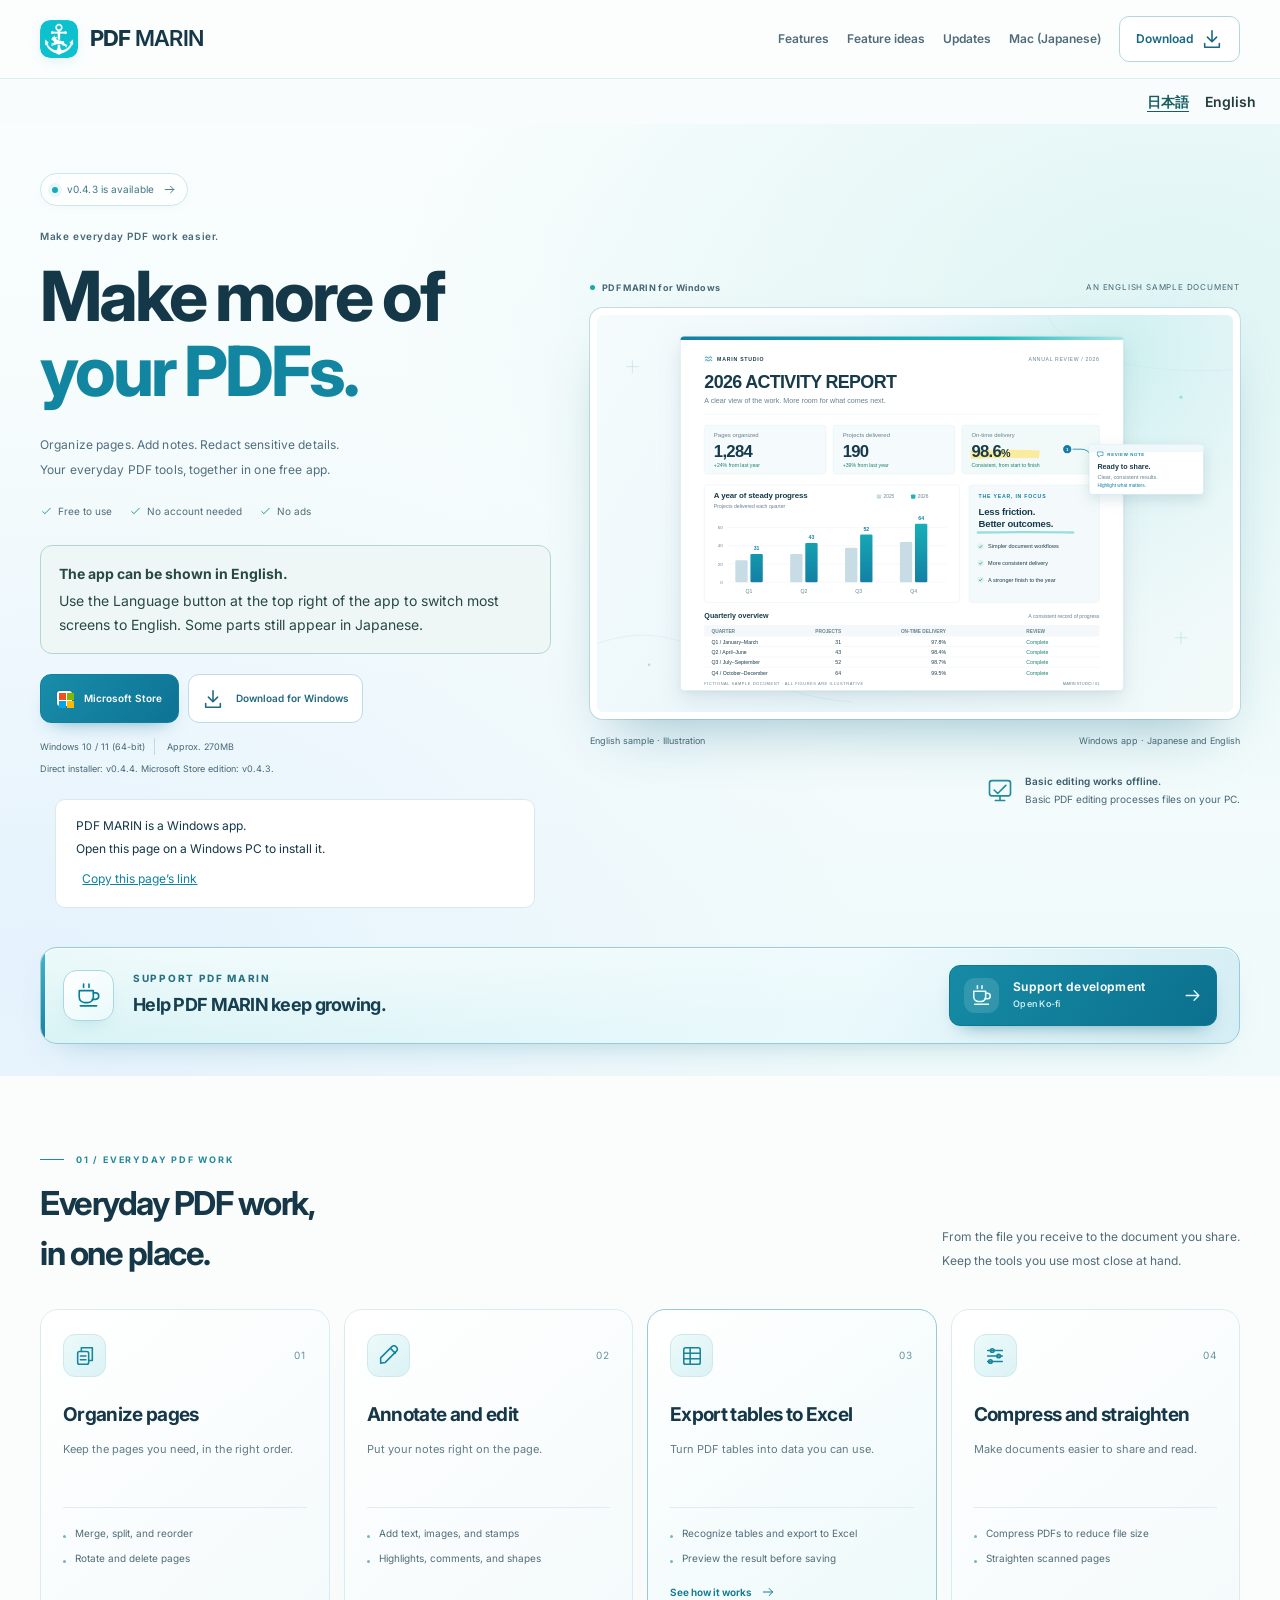
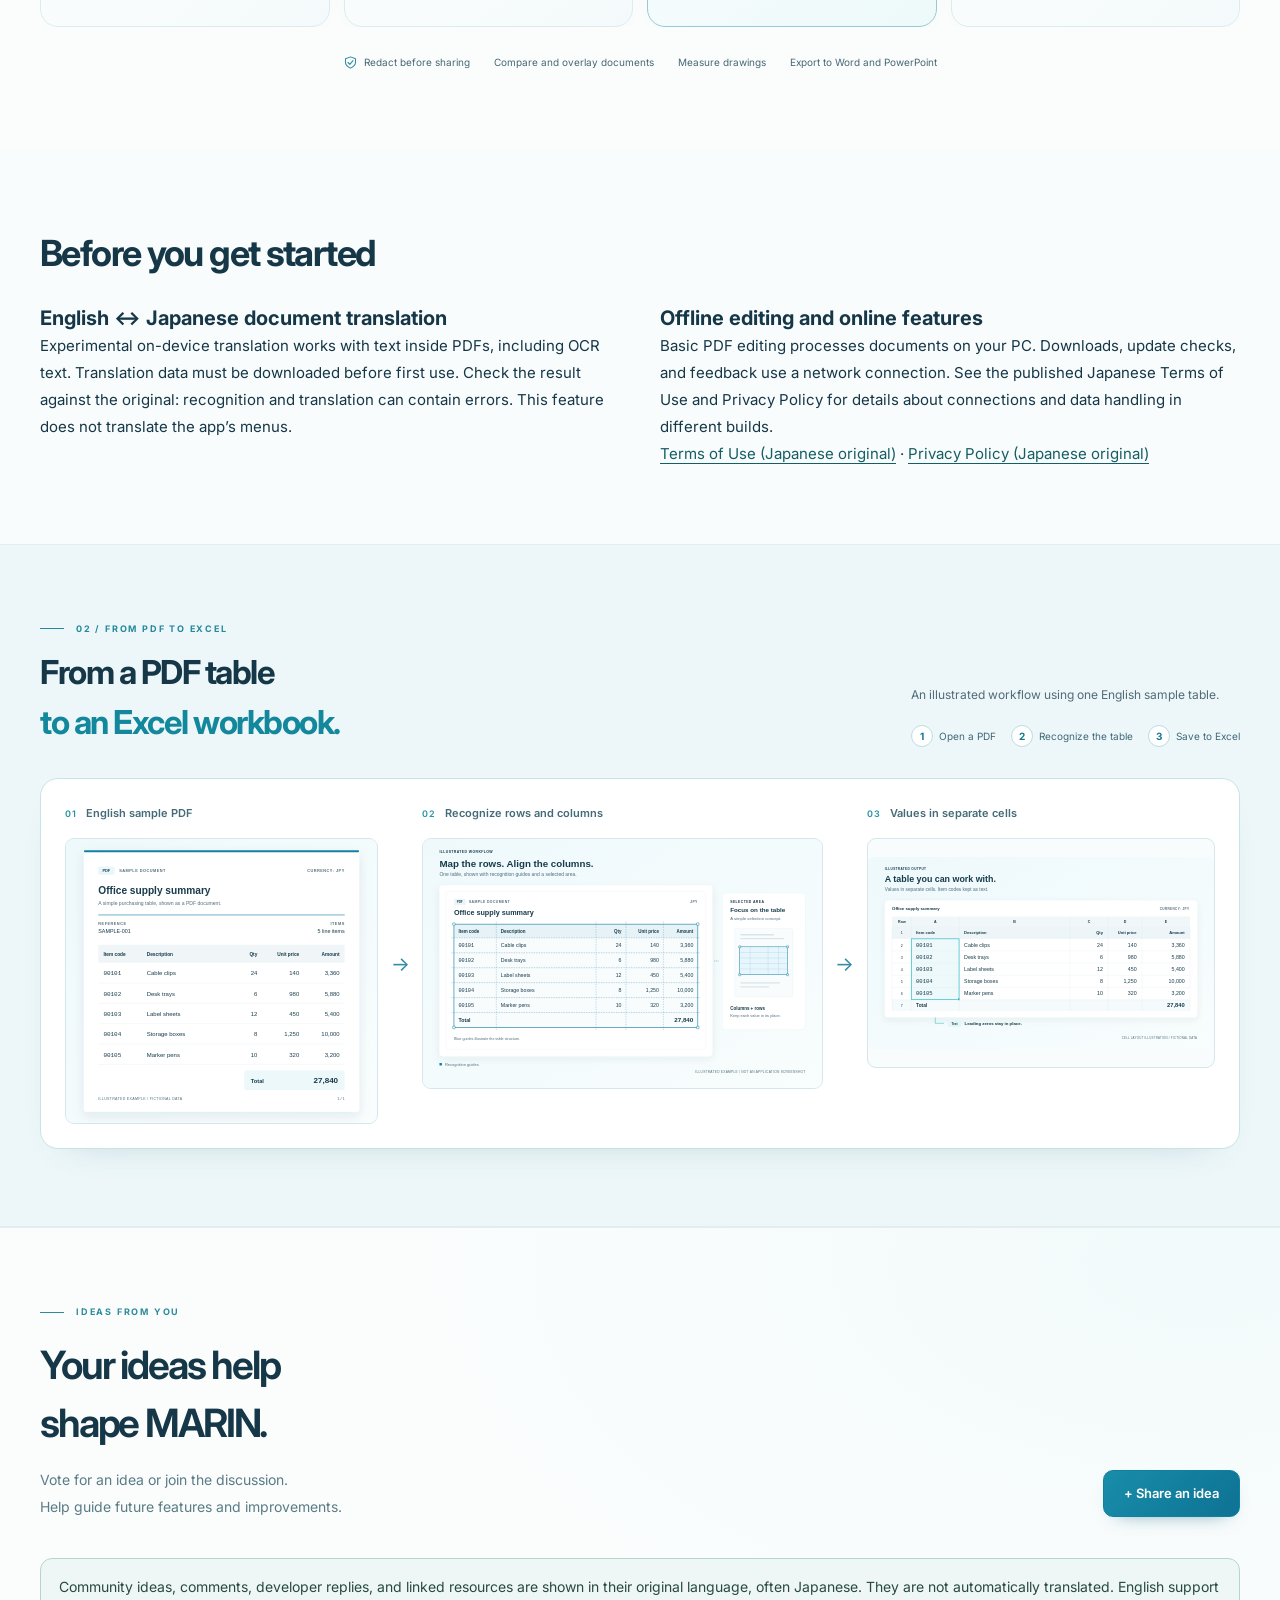
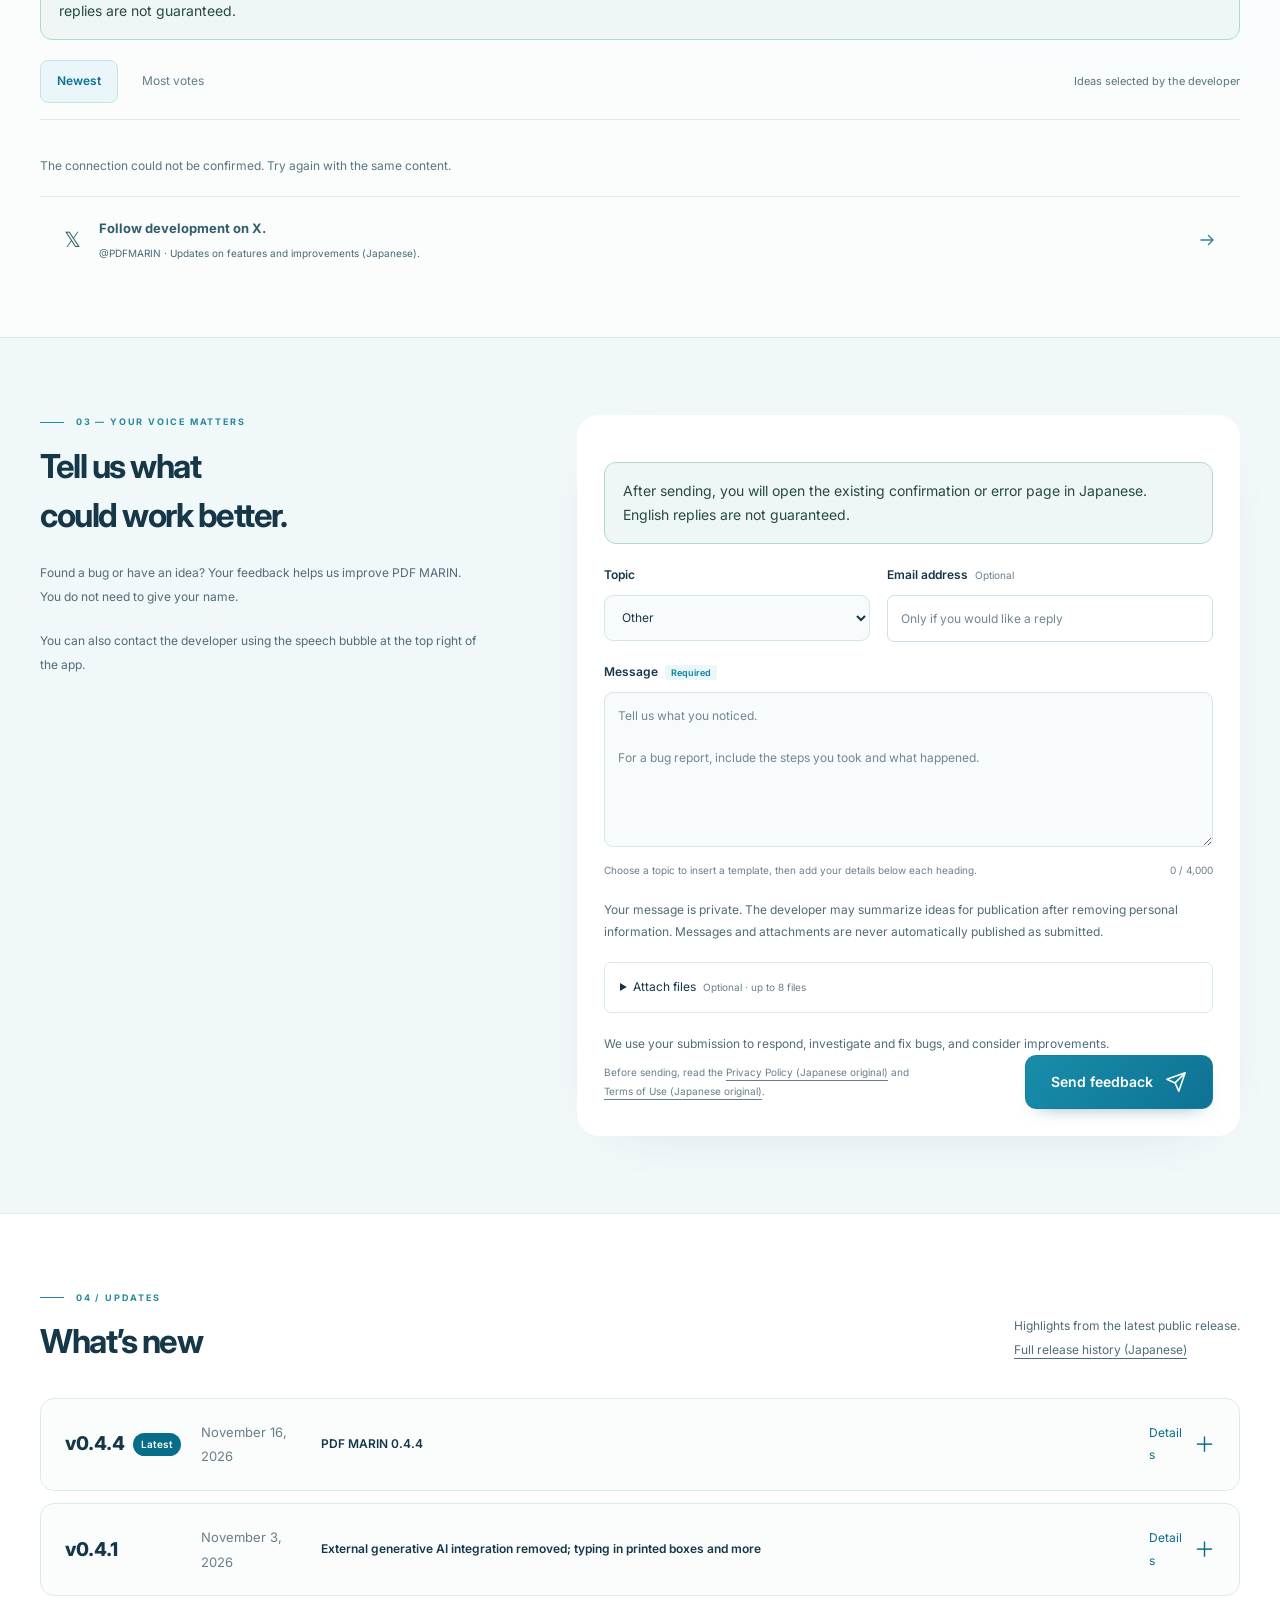
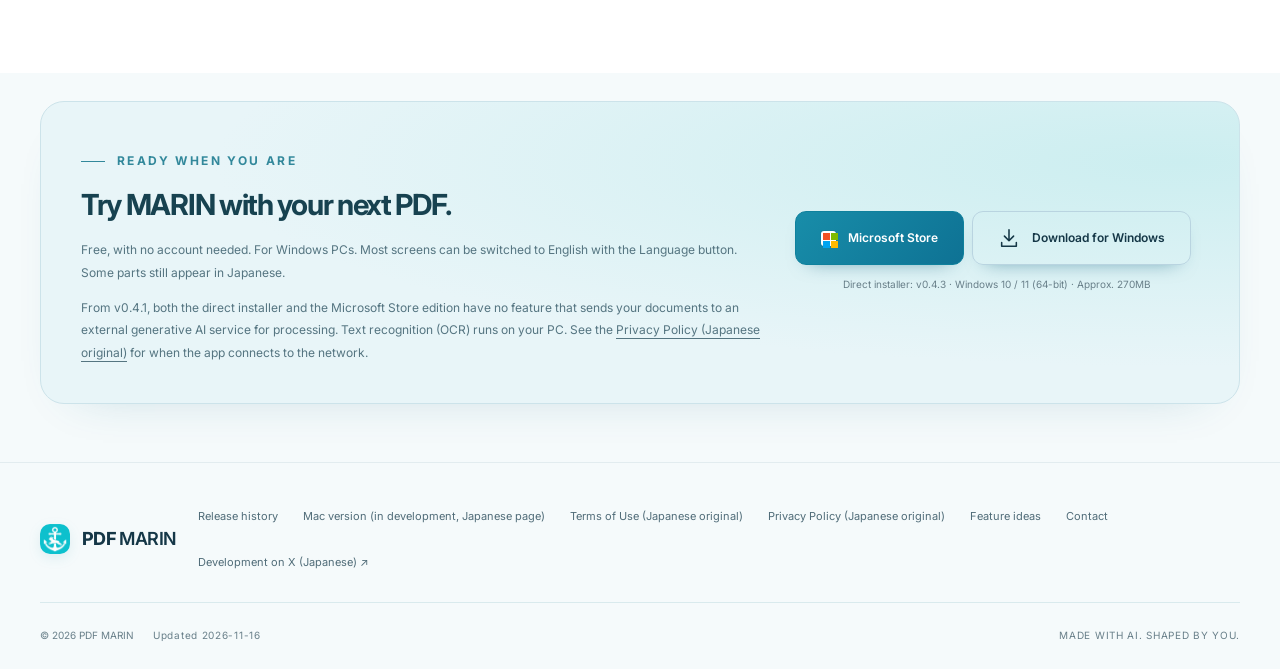
==== en/index.html @ b7df52fe "v0.4.4 公開に合わせて版を上げる（ストア版は v0.4.3 のまま） Co-Authored-By: Claude Fable 5.1 <noreply@anthropic.com>" ====
<!doctype html>
<html lang="en">
<head>
<meta charset="utf-8"><meta name="viewport" content="width=device-width, initial-scale=1">
<title>PDF MARIN | Free PDF Editor for Windows</title>
<meta name="description" content="Organize, annotate, redact, compress, and export PDFs with PDF MARIN, a free Windows app. Basic editing works offline. No account or ads. Most screens can be switched to English.">
<meta name="theme-color" content="#fafcf9"><link rel="icon" href="../assets/favicon.ico"><link rel="canonical" href="https://pdf-marin.github.io/en/">
<meta property="og:type" content="website"><meta property="og:site_name" content="PDF MARIN"><meta property="og:title" content="PDF MARIN | PDF tools for Windows"><meta property="og:description" content="Organize, annotate, redact, and export PDFs. Free for Windows, no account required. Most screens can be switched to English."><meta property="og:image" content="https://pdf-marin.github.io/assets/en/ogp-english.png"><meta property="og:url" content="https://pdf-marin.github.io/en/"><meta name="twitter:card" content="summary_large_image">
<link rel="preconnect" href="https://fonts.googleapis.com"><link rel="preconnect" href="https://fonts.gstatic.com" crossorigin><link href="https://fonts.googleapis.com/css2?family=Inter:wght@400;450;500;600;650;700;750&family=Noto+Sans+JP:wght@400;500;600;700&display=swap" rel="stylesheet">
<link rel="stylesheet" href="../assets/site.css?v=20261013-community">
<link rel="stylesheet" href="../assets/sea-glass.css?v=20261013-selected01">
<link rel="stylesheet" href="../assets/ideas-selected.css?v=20261013-selected01">
<link rel="stylesheet" href="../assets/poll-x.css?v=20261014-poll01">
<script type="application/ld+json">{"@context":"https://schema.org","@type":"WebSite","name":"PDF MARIN","alternateName":"PDFマリン","url":"https://pdf-marin.github.io/en/","inLanguage":"en"}</script>
<script type="application/ld+json">{"@context":"https://schema.org","@type":"SoftwareApplication","name":"PDF MARIN","applicationCategory":"BusinessApplication","operatingSystem":"Windows 10, Windows 11","softwareVersion":"0.4.4","description":"Free Windows PDF editor. Organize pages, annotate, redact, compress, and export PDFs. Basic editing works offline. Most screens can be switched to English.","url":"https://pdf-marin.github.io/en/","downloadUrl":"https://github.com/pdf-marin/pdf-marin.github.io/releases/download/v0.4.4/PDF-MARIN-Setup-0.4.4.exe","installUrl":"https://github.com/pdf-marin/pdf-marin.github.io/releases/download/v0.4.4/PDF-MARIN-Setup-0.4.4.exe","image":"https://pdf-marin.github.io/assets/en/ogp-english.png","inLanguage":["ja","en"],"isAccessibleForFree":true,"offers":{"@type":"Offer","price":"0","priceCurrency":"JPY"},"featureList":["Merge, split, and reorder pages","Annotate PDFs","Redact text and images","Compress PDFs","Straighten scanned pages","Export tables to Excel","Compare and overlay documents","Measure drawings"]}</script>
<script defer src="https://cloud.umami.is/script.js" data-website-id="ff3cd968-cb06-4c96-aae5-15c2af2b2469"></script>
<script defer src="../assets/site-en.js?v=20261029-download-copy"></script>
<link rel="stylesheet" href="../assets/refinement.css?v=20261015-public01">
<script defer src="../assets/refinement.js?v=20261015-public01"></script>
<link rel="alternate" hreflang="ja" href="https://pdf-marin.github.io/"><link rel="alternate" hreflang="en" href="https://pdf-marin.github.io/en/"><link rel="alternate" hreflang="x-default" href="https://pdf-marin.github.io/"><meta property="og:locale" content="en_US"><link rel="stylesheet" href="../assets/languages.css">
</head>
<body class="support-one refined">
<svg xmlns="http://www.w3.org/2000/svg" width="0" height="0" style="position:absolute;overflow:hidden" aria-hidden="true"><defs><symbol id="i-arrow" viewBox="0 0 24 24"><path d="M4 12h16m-6-6 6 6-6 6"/></symbol><symbol id="i-down" viewBox="0 0 24 24"><path d="M12 3v12m-5-5 5 5 5-5M4 17v4h16v-4"/></symbol><symbol id="i-check" viewBox="0 0 24 24"><path d="m5 12 4 4L19 6"/></symbol><symbol id="i-shield" viewBox="0 0 24 24"><path d="m12 3 8 3v6c0 5-8 9-8 9s-8-4-8-9V6Z"/><path d="m8 12 3 3 5-6"/></symbol><symbol id="i-offline" viewBox="0 0 24 24"><rect x="3" y="4" width="18" height="13" rx="2"/><path d="M8 21h8m-4-4v4m-5-9 3 3 7-7"/></symbol><symbol id="i-user" viewBox="0 0 24 24"><circle cx="12" cy="7" r="4"/><path d="M4 21v-3a8 8 0 0 1 16 0v3m-3-8 2 2 4-4"/></symbol><symbol id="i-spark" viewBox="0 0 24 24"><path d="m12 3 2.5 6.5L21 12l-6.5 2.5L12 21l-2.5-6.5L3 12l6.5-2.5Z"/></symbol><symbol id="i-pages" viewBox="0 0 24 24"><rect x="4" y="7" width="12" height="14" rx="2"/><path d="M8 7V3h12v14h-4m-9-5h6m-6 4h6"/></symbol><symbol id="i-edit" viewBox="0 0 24 24"><path d="m15 4 5 5M4 20l5-1L21 7a3.5 3.5 0 0 0-5-5L4 14Zm8 6h9"/></symbol><symbol id="i-redact" viewBox="0 0 24 24"><path d="M4 5h16M4 9h11"/><rect x="3" y="13" width="18" height="7" rx="1"/><path d="m6 16 1 1m4-1 1 1m4-1 1 1"/></symbol><symbol id="i-convert" viewBox="0 0 24 24"><path d="M3 9V6h16m-4-4 4 4-4 4M21 15v3H5m4-4-4 4 4 4"/></symbol><symbol id="i-ruler" viewBox="0 0 24 24"><path d="m3 16 13-13 5 5L8 21Z"/><path d="m7 12 2 2m2-6 2 2m2-6 2 2"/></symbol><symbol id="i-zoom" viewBox="0 0 24 24"><path d="M9 3H3v6m12-6h6v6M3 15v6h6m12-6v6h-6"/></symbol><symbol id="i-play" viewBox="0 0 24 24"><path d="m9 5 11 7-11 7Z"/></symbol><symbol id="i-upload" viewBox="0 0 24 24"><path d="M12 16V3m-5 5 5-5 5 5M4 17v4h16v-4"/></symbol><symbol id="i-info" viewBox="0 0 24 24"><circle cx="12" cy="12" r="9"/><path d="M12 11v6m0-10v.1"/></symbol><symbol id="i-heart" viewBox="0 0 24 24"><path d="M20.8 4.6a5.5 5.5 0 0 0-7.8 0L12 5.7l-1-1.1a5.5 5.5 0 0 0-7.8 7.8L12 21l8.8-8.6a5.5 5.5 0 0 0 0-7.8Z"/></symbol><symbol id="i-coffee" viewBox="0 0 24 24"><path d="M3 8h13v6a5 5 0 0 1-5 5H8a5 5 0 0 1-5-5Z"/><path d="M16 10h2a3 3 0 0 1 0 6h-3M4 22h15M7 5V2m5 3V2"/></symbol><symbol id="i-send" viewBox="0 0 24 24"><path d="m22 2-7 20-4-9-9-4Zm0 0L11 13"/></symbol><symbol id="i-close" viewBox="0 0 24 24"><path d="m6 6 12 12M6 18 18 6"/></symbol><symbol id="i-menu" viewBox="0 0 24 24"><path d="M4 6h16M4 12h16M4 18h16"/></symbol><symbol id="i-window" viewBox="0 0 24 24"><rect x="3" y="3" width="18" height="18" rx="2"/><path d="M3 8h18m-8 0v13"/></symbol><symbol id="i-folder" viewBox="0 0 24 24"><path d="M3 7V4h6l3 3h9v13H3Z"/></symbol><symbol id="i-globe" viewBox="0 0 24 24"><circle cx="12" cy="12" r="9"/><ellipse cx="12" cy="12" rx="4" ry="9"/><path d="M3 12h18"/></symbol><symbol id="i-store" viewBox="0 0 24 24"><path d="M5 8h14l1 13H4Z"/><path d="M9 8V6a3 3 0 0 1 6 0v2"/><path d="M8 13h3v3H8zm5 0h3v3h-3z"/></symbol><symbol id="i-table" viewBox="0 0 24 24"><rect x="3" y="3" width="18" height="18" rx="2"/><path d="M3 9h18M3 15h18M10 3v18"/></symbol><symbol id="i-tune" viewBox="0 0 24 24"><path d="M4 6h16M4 12h16M4 18h16"/><circle cx="9" cy="6" r="2"/><circle cx="16" cy="12" r="2"/><circle cx="7" cy="18" r="2"/></symbol></defs></svg>
<a href="#main" class="skip-link">Skip to main content</a>
<header class="site-header"><div class="wrap header-inner"><a class="brand" href="./" aria-label="PDF MARIN home"><img src="../assets/icon-256.png" width="38" height="38" alt=""><span>PDF <span>MARIN</span></span></a><button class="menu-toggle" type="button" aria-label="Open menu" aria-expanded="false" aria-controls="navigation"><svg class="icon" aria-hidden="true"><use href="#i-menu"/></svg></button><nav class="nav" id="navigation" aria-label="Main navigation"><a href="#features">Features</a><a href="#public-ideas">Feature ideas</a><a href="#updates">Updates</a><a href="../mac.html" hreflang="ja" aria-label="Mac version (in development, Japanese page)" title="Mac version in development — Japanese page">Mac (Japanese)</a><a class="btn small" href="#download">Download <svg class="icon" aria-hidden="true"><use href="#i-down"/></svg></a></nav></div></header>
<nav class="language-switch" aria-label="Language"><a href="../" lang="ja" hreflang="ja">日本語</a><span aria-current="page" lang="en">English</span></nav>
<main id="main">
<section class="refined-hero" aria-labelledby="hero-title"><div class="wrap">
<div class="hero-split"><div class="hero-copy">
<a class="release-pill" href="#updates"><span class="status-dot"></span><span><span data-version>v0.4.4</span> is available</span><svg class="icon" aria-hidden="true"><use href="#i-arrow"/></svg></a>
<p class="product-label">Make everyday PDF work easier.</p>
<h1 id="hero-title">Make more of<br><span>your PDFs.</span></h1>
<p class="hero-lead">Organize pages. Add notes. Redact sensitive details.<br>Your everyday PDF tools, together in one free app.</p>
<ul class="hero-assurance"><li><svg class="icon" aria-hidden="true"><use href="#i-check"/></svg>Free to use</li><li><svg class="icon" aria-hidden="true"><use href="#i-check"/></svg>No account needed</li><li><svg class="icon" aria-hidden="true"><use href="#i-check"/></svg>No ads</li></ul>
<aside class="language-notice" aria-label="App language"><strong>The app can be shown in English.</strong> Use the Language button at the top right of the app to switch most screens to English. Some parts still appear in Japanese.</aside><div class="hero-actions"><a data-store-link data-umami-event="store-open" class="btn store-primary" href="https://apps.microsoft.com/detail/9PM25X8RGJFT" target="_blank" rel="noopener noreferrer"><span class="microsoft-mark" aria-hidden="true"><i></i><i></i><i></i><i></i></span><span>Microsoft Store</span></a><a data-download data-web-download data-umami-event="installer-download" data-umami-event-version="0.4.4" class="btn direct-download" href="https://github.com/pdf-marin/pdf-marin.github.io/releases/download/v0.4.4/PDF-MARIN-Setup-0.4.4.exe"><svg class="icon" aria-hidden="true"><use href="#i-down"/></svg><span>Download for Windows</span></a></div>
<div class="hero-meta"><span>Windows 10 / 11 (64-bit)</span><span data-size>About 270 MB</span></div><p class="hero-version">Direct installer: v0.4.4. Microsoft Store edition: v0.4.3.</p>
<div class="pcnote" id="pcnote" hidden><p>PDF MARIN is a Windows app.<br>Open this page on a Windows PC to install it.</p><button id="copylink" type="button">Copy this page’s link</button><p id="copydone" role="status" hidden>Link copied.</p></div>
</div>
<div class="product-showcase"><div class="showcase-topline"><span><i></i>PDF MARIN for Windows</span><span>AN ENGLISH SAMPLE DOCUMENT</span></div><div class="product-frame"><a href="../assets/en/hero-english.svg" target="_blank" rel="noopener" aria-label="Enlarge the English sample report illustration"><img class="product-shot" src="../assets/en/hero-english.svg" alt="An illustrated English activity report with charts, a highlighted figure and a review note. Fictional sample, not an app screenshot." width="1600" height="1000" fetchpriority="high"></a></div><div class="showcase-bottom"><span>English sample · Illustration</span><span>Windows app · Japanese and English</span></div><div class="showcase-note"><svg class="icon" aria-hidden="true"><use href="#i-offline"/></svg><span><strong>Basic editing works offline.</strong><br>Basic PDF editing processes files on your PC.</span></div></div>
</div>
<aside class="support-block hero-support-card" aria-labelledby="support-title"><div class="support-mark" aria-hidden="true"><svg class="icon"><use href="#i-coffee"/></svg></div><div class="support-card-copy"><p class="support-eyebrow">SUPPORT PDF MARIN</p><h3 id="support-title">Help PDF MARIN keep growing.</h3></div><a data-support-link data-umami-event="support-click" data-umami-event-method="ko-fi" class="support-button" href="https://ko-fi.com/pdfmarin" target="_blank" rel="noopener noreferrer"><span class="support-button-mark"><svg class="icon" aria-hidden="true"><use href="#i-coffee"/></svg></span><span class="support-button-copy"><strong>Support development</strong><small>Open Ko-fi</small></span><svg class="icon arrow" aria-hidden="true"><use href="#i-arrow"/></svg></a></aside>
</div></section>

<section class="section features refined-features" id="features" aria-labelledby="features-title"><div class="wrap"><div class="section-head"><div><p class="eyebrow">01 / EVERYDAY PDF WORK</p><h2 id="features-title">Everyday PDF work,<br>in one place.</h2></div><p class="section-desc">From the file you receive to the document you share.<br>Keep the tools you use most close at hand.</p></div><div class="feature-grid">
<article class="feature-card"><div class="feature-top"><span class="feature-icon"><svg class="icon" aria-hidden="true"><use href="#i-pages"/></svg></span><span class="feature-number">01</span></div><h3>Organize pages</h3><p>Keep the pages you need, in the right order.</p><ul><li>Merge, split, and reorder</li><li>Rotate and delete pages</li></ul></article>
<article class="feature-card"><div class="feature-top"><span class="feature-icon"><svg class="icon" aria-hidden="true"><use href="#i-edit"/></svg></span><span class="feature-number">02</span></div><h3>Annotate and edit</h3><p>Put your notes right on the page.</p><ul><li>Add text, images, and stamps</li><li>Highlights, comments, and shapes</li></ul></article>
<article class="feature-card featured-purpose"><div class="feature-top"><span class="feature-icon"><svg class="icon" aria-hidden="true"><use href="#i-table"/></svg></span><span class="feature-number">03</span></div><h3>Export tables to Excel</h3><p>Turn PDF tables into data you can use.</p><ul><li>Recognize tables and export to Excel</li><li>Preview the result before saving</li></ul><a class="card-link" href="#excel-demo">See how it works <svg class="icon" aria-hidden="true"><use href="#i-arrow"/></svg></a></article>
<article class="feature-card"><div class="feature-top"><span class="feature-icon"><svg class="icon" aria-hidden="true"><use href="#i-tune"/></svg></span><span class="feature-number">04</span></div><h3>Compress and straighten</h3><p>Make documents easier to share and read.</p><ul><li>Compress PDFs to reduce file size</li><li>Straighten scanned pages</li></ul></article>
</div><div class="more-capabilities"><span><svg class="icon" aria-hidden="true"><use href="#i-shield"/></svg>Redact before sharing</span><span>Compare and overlay documents</span><span>Measure drawings</span><span>Export to Word and PowerPoint</span></div></div></section>

<section class="section language-details" id="language-details" aria-labelledby="language-title"><div class="wrap"><h2 id="language-title">Before you get started</h2><div class="language-detail-grid"><div><h3>English ↔ Japanese document translation</h3><p>Experimental on-device translation works with text inside PDFs, including OCR text. Translation data must be downloaded before first use. Check the result against the original: recognition and translation can contain errors. This feature does not translate the app’s menus.</p></div><div><h3>Offline editing and online features</h3><p>Basic PDF editing processes documents on your PC. Downloads, update checks, and feedback use a network connection. See the published Japanese Terms of Use and Privacy Policy for details about connections and data handling in different builds.</p><p><a href="https://pdf-marin.github.io/terms.html" hreflang="ja">Terms of Use (Japanese original)</a> · <a href="../privacy.html" hreflang="ja">Privacy Policy (Japanese original)</a></p></div></div></div></section>
<section class="section excel-showcase" id="excel-demo" aria-labelledby="excel-title"><div class="wrap"><div class="section-head"><div><p class="eyebrow">02 / FROM PDF TO EXCEL</p><h2 id="excel-title">From a PDF table<br><span>to an Excel workbook.</span></h2></div><div><p class="section-desc">An illustrated workflow using one English sample table.</p><ol class="excel-steps"><li><b>1</b>Open a PDF</li><li><b>2</b>Recognize the table</li><li><b>3</b>Save to Excel</li></ol></div></div><div class="excel-evidence" data-excel-evidence><div class="excel-images"><figure><figcaption><span>01</span> English sample PDF</figcaption><a href="../assets/en/table-before-english.svg" target="_blank" rel="noopener" aria-label="Enlarge the English sample table"><img src="../assets/en/table-before-english.svg" width="1040" height="950" loading="lazy" alt="An illustrated office supply table in English with five items and a total of JPY 27,840. Fictional sample data."></a></figure><span class="excel-arrow" aria-hidden="true">→</span><figure><figcaption><span>02</span> Recognize rows and columns</figcaption><a href="../assets/en/table-process-english.svg" target="_blank" rel="noopener" aria-label="Enlarge the illustrated recognition guides"><img src="../assets/en/table-process-english.svg" width="1600" height="1000" loading="lazy" alt="The same English table with blue row and column guides, illustrating table recognition. Not an application screenshot."></a></figure><span class="excel-arrow" aria-hidden="true">→</span><figure><figcaption><span>03</span> Values in separate cells</figcaption><a href="../assets/en/table-after-english.svg" target="_blank" rel="noopener" aria-label="Enlarge the illustrated cell layout"><img src="../assets/en/table-after-english.svg" width="1440" height="800" loading="lazy" alt="An illustrated cell layout with the same five items and total of JPY 27,840. Item codes retain leading zeros. Not an actual workbook export or Microsoft Excel screenshot."></a></figure></div></div></div></section>

<!-- IMPROVEMENT-SURVEY:START -->
<section class="section public-ideas" id="public-ideas" aria-labelledby="ideas-title"><div class="wrap">
<div class="public-heading"><div><p class="eyebrow">IDEAS FROM YOU</p><h2 id="ideas-title">Your ideas help<br>shape MARIN.</h2><p class="section-desc">Vote for an idea or join the discussion.<br>Help guide future features and improvements.</p></div><a class="btn ideas-new-link" href="#report">+ Share an idea</a></div>
<p class="language-notice">Community ideas, comments, developer replies, and linked resources are shown in their original language, often Japanese. They are not automatically translated. English support replies are not guaranteed.</p><div class="ideas-toolbar"><div class="ideas-sort" role="group" aria-label="Sort ideas"><button type="button" data-idea-sort="newest" aria-pressed="true">Newest</button><button type="button" data-idea-sort="votes" aria-pressed="false">Most votes</button></div><span class="ideas-curation-note">Ideas selected by the developer</span></div>
<div class="ideas-board"><div class="ideas-overview">
<div id="idea-list" aria-label="Feature ideas"></div><p id="ideas-message" class="public-message" role="status">Loading ideas…</p><button type="button" class="public-refresh" id="ideas-more" hidden>Load more</button></div>
<div id="idea-detail" hidden></div></div>

<noscript><p class="public-message">JavaScript is required to view ideas, vote, or comment. Use the <a href="#report">feedback form</a> instead.</p></noscript>
<a class="social-update" href="https://x.com/PDFMARIN" target="_blank" rel="noopener noreferrer"><span>𝕏</span><div><strong>Follow development on X.</strong><small>@PDFMARIN · Updates on features and improvements (Japanese).</small></div><svg class="icon" aria-hidden="true"><use href="#i-arrow"/></svg></a></div></section>
<!-- IMPROVEMENT-SURVEY:END -->

<section class="section feedback" id="report"><div class="wrap feedback-grid"><div class="feedback-intro"><div><p class="eyebrow">03 — YOUR VOICE MATTERS</p><h2>Tell us what<br>could work better.</h2><p class="section-desc">Found a bug or have an idea? Your feedback helps us improve PDF MARIN. You do not need to give your name.</p><p class="section-desc">You can also contact the developer using the speech bubble at the top right of the app.</p></div></div>
<form class="feedback-form" method="post" enctype="multipart/form-data" action="https://pdf-marin-backend.pdfmarin.workers.dev/feedback"><p class="language-notice">After sending, you will open the existing confirmation or error page in Japanese. English replies are not guaranteed.</p><div class="form-row"><label><span class="field-label">Topic</span><select name="kind"><option value="bug">Bug report</option><option value="want">Feature request</option><option value="hard">Usability improvement</option><option value="other" selected>Other</option></select></label><label><span class="field-label">Email address<span class="optional">Optional</span></span><input type="email" name="contact" autocomplete="email" placeholder="Only if you would like a reply"></label></div><label><span class="field-label">Message<span class="required">Required</span></span><textarea name="text" required maxlength="4000" placeholder="Tell us what you noticed.&#10;&#10;For a bug report, include the steps you took and what happened." aria-describedby="text-hint"></textarea><span class="textarea-bottom"><span id="text-hint">Choose a topic to insert a template, then add your details below each heading.</span><span id="character-count">0 / 4,000</span></span></label><p class="survey-note">Your message is private. The developer may summarize ideas for publication after removing personal information. Messages and attachments are never automatically published as submitted.</p>
<details class="attachment-details"><summary>Attach files<span class="optional">Optional · up to 8 files</span></summary><div class="attachment-content"><p class="attachment-warning">Attachment contents and filenames are sent to the developer as they are. Do not attach confidential documents. Redact any sensitive details first.</p><div class="dropzone" id="dropzone"><svg class="icon" aria-hidden="true"><use href="#i-upload"/></svg><p>Drag and drop files<br>or click to choose</p><input type="file" name="attachments" id="attachments" multiple aria-label="Choose attachments"></div><ul class="filelist" id="filelist"></ul><p class="filenote" id="filenote" role="status" hidden></p></div></details>
<input type="hidden" name="appVersion" value="Official website (English)"><input type="hidden" name="os" value="Browser"><div class="hp" aria-hidden="true"><label>website<input type="text" name="website" tabindex="-1" autocomplete="off"></label></div><p class="form-status" id="form-status" role="status" hidden></p><p class="survey-note" data-privacy-purpose>We use your submission to respond, investigate and fix bugs, and consider improvements.</p><div class="form-footer"><p>Before sending, read the <a href="../privacy.html" hreflang="ja">Privacy Policy (Japanese original)</a> and<br><a href="../terms.html" hreflang="ja">Terms of Use (Japanese original)</a>.</p><button class="btn send" type="submit"><span>Send feedback</span><svg class="icon" aria-hidden="true"><use href="#i-send"/></svg></button></div></form></div></section>

<!-- UPDATES:BEGIN -->
<section class="section updates" id="updates" aria-labelledby="updates-title"><div class="wrap">
<div class="section-head"><div><p class="eyebrow">04 / UPDATES</p><h2 id="updates-title">What’s new</h2></div><p class="section-desc">Highlights from the latest public release.<br><a href="../#updates" hreflang="ja">Full release history (Japanese)</a></p></div>
<div class="release-list"><details class="release-entry" id="release-0.4.4">
<summary><span class="release-version">v0.4.4<span class="release-badge">Latest</span></span><time datetime="2026-11-16">November 16, 2026</time><span class="release-title">PDF MARIN 0.4.4</span><span class="release-toggle">Details<span aria-hidden="true">＋</span></span></summary>
<div class="release-notes"><p>Rebuilt the file tabs at the bottom and the My Annotations dock. Presentation mode gains a movable toolbar, spotlight, temporary blur, pen, zoom, a page overview, a timer and presenter notes. New: links on text or on rectangles in scanned drawings, a [+] button for the next flowchart box, automatic alignment and a list of differences in overlay compare, tate-chu-yoko and bullets in paragraphs, dimension labels along the line, &quot;Sharp in other apps&quot; for deskew, and saving a flattened copy as &quot;_確定&quot;. Merging large files and memory use were improved, and many bugs in redaction, text editing, printing and updates were fixed. If you use 0.4.3, please choose [Update now] when the update notice appears.</p><p>Direct installer: v0.4.4, about 270 MB. Microsoft Store edition: v0.4.3 (v0.4.4 will be submitted for review).</p><a class="release-source" href="https://github.com/pdf-marin/pdf-marin.github.io/releases/tag/v0.4.4" target="_blank" rel="noopener noreferrer">View this release on GitHub <span aria-hidden="true">↗</span></a></div></details>
<details class="release-entry" id="release-0.4.1">
<summary><span class="release-version">v0.4.1</span><time datetime="2026-11-03">November 3, 2026</time><span class="release-title">External generative AI integration removed; typing in printed boxes and more</span><span class="release-toggle">Details<span aria-hidden="true">＋</span></span></summary>
<div class="release-notes"><p>The installer edition no longer includes external generative AI integration, and you can now type text into boxes printed on forms.</p><ul>
<li>The installer edition no longer includes any feature that sends documents to an external generative AI service for processing. Text recognition (OCR) and translation that run on your PC are still available as before.</li>
<li>Fixed the resize handles (small squares) covering the text when a small text annotation is selected.</li>
<li>Added Type in boxes (in the Forms group of the ribbon): drag around a box printed on a form to type text in it right there. Lines and backgrounds stay visible, and you can click the text to change it after saving.</li>
<li>Text annotations can now have a strikethrough (single or double), and the strikethrough tool can now draw a double line.</li>
<li>Callouts can now have more than one leader line.</li>
<li>Note: if you save a document that uses these strikethroughs (on text annotations, or a double strikethrough) or callouts with more than one leader line, PDF MARIN v0.4.0 or earlier (including the Microsoft Store edition) cannot edit that document's PDF MARIN annotations. The document can still be viewed and printed. If another PC still has v0.4.0 or earlier, please do not use these features.</li>
</ul><p>If you use the direct installer, you can also update from the app's update check.</p>
<p>Direct installer: v0.4.1, about 269 MB. The Microsoft Store edition is also v0.4.1.</p>
<a class="release-source" href="https://github.com/pdf-marin/pdf-marin.github.io/releases/tag/v0.4.1" target="_blank" rel="noopener noreferrer">View this release on GitHub <span aria-hidden="true">↗</span></a></div></details></div>
</div></section>
<!-- UPDATES:END -->

<section class="download-section" id="download"><div class="wrap"><div class="download-panel"><div><p class="eyebrow">READY WHEN YOU ARE</p><h2>Try MARIN with your next PDF.</h2><p>Free, with no account needed. For Windows PCs. Most screens can be switched to English with the Language button. Some parts still appear in Japanese.</p><p>From v0.4.1, both the direct installer and the Microsoft Store edition have no feature that sends your documents to an external generative AI service for processing. Text recognition (OCR) runs on your PC. See the <a href="../privacy.html" hreflang="ja">Privacy Policy (Japanese original)</a> for when the app connects to the network.</p></div><div class="download-actions"><a data-store-link data-umami-event="store-open" class="btn store-primary" href="https://apps.microsoft.com/detail/9PM25X8RGJFT" target="_blank" rel="noopener noreferrer"><span class="microsoft-mark" aria-hidden="true"><i></i><i></i><i></i><i></i></span>Microsoft Store</a><a data-download data-web-download data-umami-event="installer-download" data-umami-event-version="0.4.4" class="btn secondary" href="https://github.com/pdf-marin/pdf-marin.github.io/releases/download/v0.4.4/PDF-MARIN-Setup-0.4.4.exe"><svg class="icon" aria-hidden="true"><use href="#i-down"/></svg>Download for Windows</a><small>Direct installer: <span data-version>v0.4.4</span> · Windows 10 / 11 (64-bit) · <span data-size>About 270 MB</span></small></div></div></div></section>
</main>
<footer class="site-footer"><div class="wrap"><div class="footer-main"><a class="brand" href="./" aria-label="PDF MARIN home"><img src="../assets/icon-256.png" width="36" height="36" alt=""><span>PDF <span>MARIN</span></span></a><nav class="footer-links" aria-label="Footer navigation"><a href="#updates">Release history</a><a href="../mac.html" hreflang="ja">Mac version (in development, Japanese page)</a><a href="../terms.html" hreflang="ja">Terms of Use (Japanese original)</a><a href="../privacy.html" hreflang="ja">Privacy Policy (Japanese original)</a><a href="#public-ideas">Feature ideas</a><a href="#report">Contact</a><a href="https://x.com/PDFMARIN" target="_blank" rel="noopener noreferrer">Development on X (Japanese) ↗</a></nav></div><div class="footer-bottom"><span>© 2026 PDF MARIN <span style="margin-left:16px">Updated <time id="siteupdated" datetime="2026-11-16">2026-11-16</time></span></span><span>MADE WITH AI. SHAPED BY YOU.</span></div></div></footer>
</body></html>
---- assets/site.css ----
@charset "UTF-8";
/* PDF MARIN — sea glass, ink, and space. */ :root {
  color-scheme:light;
  --ink:#18394a;
  --body:#496879;
  --muted:#5d7480;
  --teal:#187da3;
  --teal-dark:#116787;
  --mint:#e6f4fa;
  --paper:#f8fcfe;
  --line:#d6e8f0;
  --white:#fff;
  --radius:20px;
  --wrap:1160px
}
* {
  box-sizing:border-box
}
html {
  scroll-behavior:smooth;
  scroll-padding-top:100px
}
body {
  margin:0;
  background:var(--paper);
  color:var(--ink);
  font-family:"Inter","Noto Sans JP","Yu Gothic",Meiryo,sans-serif;
  font-size:15px;
  line-height:1.9;
  -webkit-font-smoothing:antialiased
}
h1,h2,h3,p,figure {
  margin:0
}
h1,h2,h3 {
  font-feature-settings:"palt";
  line-height:1.5
}
a {
  color:inherit;
  text-underline-offset:4px
}
button,input,select,textarea {
  font:inherit
}
button,a,input,summary,select,textarea {
  -webkit-tap-highlight-color:transparent
}
button,a {
  touch-action:manipulation
}
button {
  cursor:pointer
}
img {
  display:block;
  max-width:100%;
  height:auto
}
button {
  color:inherit
}
svg.icon {
  width:22px;
  height:22px;
  fill:none;
  stroke:currentColor;
  stroke-width:1.7;
  stroke-linecap:round;
  stroke-linejoin:round;
  flex:none
}
.microsoft-mark {
  display:grid;
  grid-template-columns:repeat(2,7px);
  grid-template-rows:repeat(2,7px);
  gap:1px;
  width:20px;
  height:20px;
  padding:2px;
  border-radius:3px;
  background:#fff;
  box-shadow:0 0 0 1px #163d5c18;
  flex:none
}
.microsoft-mark i:nth-child(1) { background:#f25022 }
.microsoft-mark i:nth-child(2) { background:#7fba00 }
.microsoft-mark i:nth-child(3) { background:#00a4ef }
.microsoft-mark i:nth-child(4) { background:#ffb900 }
a,button,summary {
  outline-offset:5px
}
:focus-visible {
  outline:3px solid #2b94bc
}
a:hover {
  text-decoration-color:var(--teal)
}
[hidden] {
  display:none!important
}
.wrap {
  width:min(var(--wrap),calc(100% - 80px));
  margin-inline:auto
}
.section {
  padding:108px 0
}
.eyebrow {
  display:flex;
  align-items:center;
  gap:12px;
  color:var(--teal);
  font-size:11px;
  font-weight:700;
  letter-spacing:.17em;
  line-height:1.5;
  margin-bottom:20px
}
.eyebrow:before {
  content:"";
  width:24px;
  height:1px;
  background:currentColor
}
h2 {
  font-size:clamp(28px,3.1vw,40px);
  font-weight:700;
  letter-spacing:-.045em
}
.section-desc {
  color:var(--body);
  margin-top:20px;
  line-height:2
}
.section-head {
  display:flex;
  align-items:flex-end;
  justify-content:space-between;
  gap:36px;
  margin-bottom:40px
}
.section-head .section-desc {
  max-width:400px;
  margin:0 0 5px
}
.text-link {
  display:inline-flex;
  align-items:center;
  gap:12px;
  color:var(--teal);
  font-weight:600;
  text-decoration:none
}
.text-link:hover {
  text-decoration:underline
}
.text-link .icon {
  width:17px
}
.btn {
  display:inline-flex;
  justify-content:center;
  align-items:center;
  gap:12px;
  min-height:54px;
  border:1px solid transparent;
  border-radius:8px;
  padding:14px 25px;
  background:var(--teal);
  color:#fff;
  font-size:14px;
  line-height:1.5;
  font-weight:600;
  text-decoration:none;
  transition:background .2s,transform .2s,box-shadow .2s
}
.btn:hover {
  background:var(--teal-dark);
  box-shadow:0 8px 22px #187da324;
  transform:translateY(-2px)
}
.btn.secondary {
  background:transparent;
  border-color:#b9d4e0;
  color:var(--ink)
}
.btn.secondary:hover {
  background:#fff
}
.btn.small {
  min-height:42px;
  padding:10px 17px;
  font-size:12px;
  gap:8px
}
.btn:disabled {
  opacity:.6;
  cursor:wait;
  transform:none
}
.skip-link {
  position:fixed;
  left:20px;
  top:-80px;
  background:var(--ink);
  color:#fff;
  padding:12px 20px;
  z-index:100
}
.skip-link:focus {
  top:10px
}
.site-header {
  position:sticky;
  top:0;
  z-index:40;
  background:#f8fcfef2;
  border-bottom:1px solid #d8eaf180;
  backdrop-filter:blur(16px)
}
.header-inner {
  height:80px;
  display:flex;
  align-items:center;
  justify-content:space-between;
  gap:28px
}
.brand {
  display:inline-flex;
  align-items:center;
  gap:11px;
  text-decoration:none;
  font-size:20px;
  font-weight:750;
  letter-spacing:-.055em;
  white-space:nowrap
}
.brand img {
  width:36px;
  height:36px;
  border-radius:10px
}
.brand span span {
  font-weight:450
}
.nav {
  display:flex;
  align-items:center;
  gap:30px
}
.nav>a:not(.btn) {
  text-decoration:none;
  color:var(--body);
  font-size:12px;
  font-weight:500
}
.nav>a:hover {
  color:var(--teal)
}
.menu-toggle {
  display:none;
  border:1px solid var(--line);
  border-radius:8px;
  background:transparent;
  width:44px;
  height:44px;
  align-items:center;
  justify-content:center
}
.hero {
  position:relative;
  isolation:isolate;
  padding:45px 0 42px;
  overflow:hidden;
  background:radial-gradient(ellipse at 50% 65%,#dceff7 0,transparent 64%),var(--paper)
}
.hero:before,.hero:after {
  content:"";
  position:absolute;
  z-index:-1;
  pointer-events:none;
  width:125%;
  height:490px;
  border:1px solid #b9ddeb72;
  border-radius:50%;
  left:-12.5%;
  top:380px;
  transform:rotate(-8deg)
}
.hero:after {
  top:420px;
  width:145%;
  left:-22.5%;
  transform:rotate(8deg)
}
.hero-copy {
  text-align:center;
  position:relative
}
.release-pill {
  display:inline-flex;
  align-items:center;
  gap:9px;
  border:1px solid #cfe3ec;
  border-radius:30px;
  padding:5px 13px;
  color:var(--body);
  font-size:11px;
  text-decoration:none;
  letter-spacing:.01em;
  margin-bottom:24px;
  background:#ffffff70
}
.status-dot {
  width:6px;
  height:6px;
  background:#38a7bf;
  border-radius:50%;
  box-shadow:0 0 0 3px #38a7bf16
}
.release-pill .icon {
  width:13px;
  height:13px
}
.hero h1 {
  font-size:clamp(44px,4.7vw,66px);
  font-weight:700;
  letter-spacing:-.075em;
  line-height:1.3
}
.hero h1 span {
  color:var(--teal)
}
.hero-lead {
  margin:18px auto 23px;
  color:var(--body);
  line-height:2;
  font-size:15px;
  letter-spacing:.01em
}
.hero-actions {
  display:flex;
  flex-wrap:wrap;
  justify-content:center;
  gap:12px
}
.btn.hero-support {
  background:#fff;
  border-color:#e9b4a8;
  color:#a8443d;
  box-shadow:0 8px 22px -18px #9f4038
}
.btn.hero-support:hover {
  background:#fffaf8;
  border-color:#d97a6c
}
.btn.hero-support small {
  margin-left:2px;
  padding:2px 6px;
  border-radius:999px;
  background:#f9ded6;
  color:#a8443d;
  font-size:9px;
  font-weight:750;
  letter-spacing:.04em
}
.hero-meta {
  display:flex;
  justify-content:center;
  gap:12px;
  flex-wrap:wrap;
  font-size:11px;
  color:var(--muted);
  margin-top:14px
}
.hero-meta span+span {
  border-left:1px solid #c3d9e2;
  padding-left:12px
}
.hero-assurance {
  display:flex;
  justify-content:center;
  gap:25px;
  list-style:none;
  margin:19px 0 0;
  padding:0;
  font-size:12px;
  color:var(--body)
}
.hero-assurance li {
  display:flex;
  gap:7px;
  align-items:center
}
.hero-assurance .icon {
  height:14px;
  width:14px;
  color:var(--teal)
}
.hero-help {
  margin-top:12px;
  font-size:11px;
  color:var(--muted)
}
.pcnote {
  max-width:480px;
  margin:22px auto 0;
  padding:15px 20px;
  background:#fff;
  border:1px solid var(--line);
  border-radius:10px;
  font-size:12px
}
.pcnote button {
  border:0;
  background:transparent;
  text-decoration:underline;
  color:var(--teal);
  margin-top:6px
}
.hero-media-grid {
  display:grid;
  grid-template-columns:minmax(0,1.55fr) minmax(330px,.75fr);
  align-items:stretch;
  gap:22px;
  width:100%;
  margin:34px auto 0
}
.hero-demo {
  width:100%;
  margin:0;
  padding:12px;
  border:1px solid #bad9e5;
  border-radius:18px;
  background:#fff;
  box-shadow:0 24px 65px -30px #19566f66;
  text-align:left
}
.hero-demo-head {
  display:flex;
  align-items:center;
  justify-content:space-between;
  padding:2px 5px 10px;
  color:var(--ink);
  font-size:12px
}
.hero-demo-head strong {
  font-weight:650
}
.hero-demo-head span {
  color:var(--muted);
  font-size:10px
}
.hero-demo video {
  display:block;
  width:100%;
  aspect-ratio:16/9;
  border-radius:12px;
  background:#07394b;
  object-fit:cover
}
.hero-x {
  height:auto;
  min-height:0;
  border-radius:18px;
  box-shadow:0 24px 65px -34px #19566f5c
}
.hero-x .x-post-list {
  height:calc(100% - 69px);
  min-height:0
}
.hero-x .x-post {
  padding:17px 18px 16px
}
.hero-x .x-post p {
  font-size:11px;
  line-height:1.72
}
.product-stage {
  position:relative;
  margin:34px auto 0;
  max-width:1040px
}
.stage-caption {
  display:flex;
  align-items:center;
  justify-content:space-between;
  font-size:10px;
  letter-spacing:.12em;
  color:#4a7182;
  margin:0 4px 12px
}
.stage-caption span {
  display:flex;
  align-items:center;
  gap:8px
}
.stage-caption .icon {
  width:14px;
  height:14px
}
.screen-frame {
  position:relative;
  overflow:hidden;
  border:6px solid #fff;
  border-radius:13px;
  box-shadow:0 25px 70px -24px #2f708844,0 0 0 1px #bad9e566;
  background:#e1e6eb
}
.screen-frame img {
  width:100%;
  aspect-ratio:1919/1025;
  object-fit:contain
}
.screen-zoom {
  position:absolute;
  right:16px;
  bottom:16px;
  display:flex;
  align-items:center;
  gap:8px;
  min-height:40px;
  background:#fffffff2;
  border:1px solid #d3e6ed;
  border-radius:7px;
  padding:8px 13px;
  color:var(--ink);
  font-size:11px;
  box-shadow:0 3px 12px #0001
}
.screen-zoom .icon {
  width:16px;
  height:16px
}
.screen-tabs {
  display:flex;
  justify-content:center;
  gap:8px;
  padding:22px 0 26px
}
.screen-tabs button {
  display:flex;
  align-items:center;
  gap:8px;
  border:1px solid transparent;
  background:transparent;
  border-radius:6px;
  padding:9px 19px;
  font-size:12px;
  color:var(--body)
}
.screen-tabs button[aria-selected="true"] {
  background:#fff;
  border-color:var(--line);
  color:var(--teal);
  box-shadow:0 2px 5px #2b657910
}
.screen-tabs .icon {
  width:16px;
  height:16px
}
.trust-strip {
  border-top:1px solid var(--line);
  border-bottom:1px solid var(--line);
  background:#fff
}
.trust-inner {
  display:grid;
  grid-template-columns:repeat(3,1fr);
  padding:26px 0
}
.trust-item {
  display:flex;
  gap:13px;
  align-items:center;
  justify-content:center;
  border-left:1px solid var(--line)
}
.trust-item:first-child {
  border-left:0
}
.trust-item .icon {
  color:var(--teal);
  width:24px;
  height:24px
}
.trust-item strong {
  display:block;
  font-weight:600;
  font-size:13px
}
.trust-item span {
  display:block;
  color:var(--muted);
  font-size:10px;
  margin-top:2px
}
.features {
  background:#fff
}
.feature-grid {
  display:grid;
  grid-template-columns:repeat(4,1fr);
  border:1px solid var(--line);
  border-radius:16px;
  overflow:hidden
}
.feature-card {
  padding:30px 25px 25px;
  border-left:1px solid var(--line);
  background:#fff;
  transition:background .2s
}
.feature-card:first-child {
  border-left:0
}
.feature-card:hover {
  background:#f4fafd
}
.feature-top {
  display:flex;
  justify-content:space-between;
  align-items:center;
  margin-bottom:24px
}
.feature-icon {
  background:#eaf6fb;
  border:1px solid #dcecf3;
  border-radius:12px;
  width:47px;
  height:47px;
  display:grid;
  place-items:center;
  color:var(--teal)
}
.feature-number {
  font-size:10px;
  color:#587581;
  letter-spacing:.08em
}
.feature-card h3 {
  font-size:19px;
  letter-spacing:-.035em
}
.feature-card>p {
  font-size:13px;
  color:var(--body);
  margin-top:10px;
  min-height:49px
}
.feature-card ul {
  list-style:none;
  padding:18px 0 0;
  margin:20px 0 0;
  border-top:1px solid var(--line);
  font-size:12px;
  line-height:2.25;
  color:var(--body)
}
.feature-card li {
  position:relative;
  padding-left:12px
}
.feature-card li:before {
  position:absolute;
  left:0;
  top:11px;
  content:"";
  height:3px;
  width:3px;
  border-radius:50%;
  background:var(--teal)
}
.workflow {
  background:#edf7fb
}
.workflow-grid {
  display:grid;
  grid-template-columns:.82fr 1.18fr;
  gap:75px;
  align-items:center
}
.workflow-copy .section-desc {
  font-size:14px
}
.detail-list {
  list-style:none;
  padding:0;
  margin:28px 0 25px
}
.detail-list li {
  display:flex;
  gap:12px;
  margin:12px 0;
  font-size:13px;
  align-items:flex-start
}
.detail-list .icon {
  width:17px;
  height:17px;
  color:var(--teal);
  margin-top:4px
}
.fineprint {
  font-size:11px;
  line-height:1.9;
  color:var(--muted)
}
.redact-visual {
  padding:30px;
  background:#deeff6;
  border:1px solid #cee4ed;
  border-radius:20px;
  position:relative
}
.document-preview {
  background:#fff;
  border:1px solid #cfdfe6;
  border-radius:7px;
  padding:32px 32px 24px;
  box-shadow:0 15px 35px #315f7216;
  transform:rotate(-2deg)
}
.doc-meta {
  display:flex;
  justify-content:space-between;
  border-bottom:2px solid #234859;
  padding-bottom:12px;
  font-size:9px;
  color:#607984;
  letter-spacing:.1em
}
.document-preview h3 {
  font-size:22px;
  margin:22px 0
}
.doc-line {
  height:5px;
  background:#e4edf1;
  margin:10px 0;
  border-radius:1px
}
.doc-line.short {
  width:72%
}
.doc-row {
  font-size:11px;
  display:flex;
  gap:20px;
  align-items:center;
  padding:13px 0;
  border-bottom:1px solid #e9f0f3
}
.doc-row span:first-child {
  color:var(--muted);
  width:52px;
  flex:none
}
.redacted {
  height:12px;
  background:#234554;
  border-radius:1px;
  display:inline-block;
  width:150px
}
.redacted.narrow {
  width:94px
}
.doc-stamp {
  font-size:9px;
  margin-top:23px;
  color:#627985
}
.redact-status {
  position:relative;
  display:flex;
  align-items:center;
  gap:12px;
  margin:24px -6px -8px 24px;
  padding:16px 19px;
  background:#fff;
  border:1px solid #cfe3eb;
  border-radius:11px;
  box-shadow:0 9px 22px #245a6f14
}
.redact-status>.icon {
  width:30px;
  height:30px;
  color:var(--teal)
}
.redact-status strong {
  display:block;
  font-size:12px
}
.redact-status p {
  font-size:10px;
  color:var(--muted)
}
.visual-caption {
  font-size:10px;
  color:var(--muted);
  text-align:right;
  margin-top:14px
}
.secondary-features {
  display:grid;
  grid-template-columns:1fr 1fr;
  gap:25px;
  margin-top:64px
}
.use-card {
  border-top:1px solid #cbdfe8;
  padding:25px 0 0;
  display:flex;
  gap:19px
}
.use-card>.icon {
  width:25px;
  height:25px;
  color:var(--teal);
  margin-top:4px
}
.use-card h3 {
  font-size:17px
}
.use-card p {
  font-size:13px;
  color:var(--body);
  margin-top:8px;
  max-width:420px
}
.use-card .text-link {
  font-size:11px;
  margin-top:12px
}
.ai-section {
  background:#dceff7;
  color:var(--ink);
  position:relative;
  overflow:hidden
}
.ai-section:before {
  content:"";
  width:600px;
  height:600px;
  border-radius:50%;
  border:1px solid #8fc6da2e;
  position:absolute;
  right:-260px;
  top:-250px;
  pointer-events:none
}
.ai-section .eyebrow {
  color:var(--teal)
}
.ai-section .section-desc {
  color:#456b7c;
  font-size:14px;
  max-width:470px
}
.ai-layout {
  display:grid;
  grid-template-columns:1fr 1fr;
  gap:70px;
  align-items:center
}
.wip {
  display:inline-block;
  font-size:10px;
  font-weight:500;
  border:1px solid #9bc6d7;
  color:#35687e;
  border-radius:4px;
  padding:3px 8px;
  margin-left:10px;
  vertical-align:middle;
  letter-spacing:.04em
}
.ai-section h2 {
  font-size:35px
}
.ai-tags {
  display:flex;
  gap:9px;
  margin-top:25px;
  flex-wrap:wrap
}
.ai-tags span {
  font-size:11px;
  color:#315f72;
  border:1px solid #a9cedd;
  background:#ffffff80;
  border-radius:5px;
  padding:6px 12px
}
.ai-note {
  font-size:11px;
  line-height:1.95;
  color:#486c7c;
  margin-top:24px
}
.ai-note a {
  color:var(--teal)
}
.ai-preview {
  background:#ffffff8c;
  border:1px solid #bddbe7;
  border-radius:14px;
  padding:10px
}
.ai-preview img {
  border-radius:7px;
  aspect-ratio:1915/1032;
  object-fit:contain;
  width:100%
}
.ai-preview figcaption {
  display:flex;
  align-items:center;
  gap:10px;
  padding:15px 8px 6px;
  font-size:10px;
  color:#466d7e
}
.ai-preview .icon {
  color:var(--teal);
  width:16px;
  height:16px
}
.story-line {
  margin-top:55px;
  padding-top:27px;
  border-top:1px solid #b9d6e2;
  display:flex;
  justify-content:space-between;
  gap:35px
}
.story-line strong {
  font-size:13px;
  font-weight:500
}
.story-line p {
  font-size:11px;
  color:#476d7d;
  margin-top:6px;
  max-width:670px
}
.ai-section .text-link {
  color:var(--teal-dark);
  font-size:12px;
  flex:none
}
.x-community {
  background:#f6fbfd;
  border-bottom:1px solid var(--line)
}
.x-community-grid {
  display:grid;
  grid-template-columns:minmax(0,1.55fr) minmax(280px,.75fr);
  gap:32px;
  align-items:start
}
.x-timeline-shell {
  height:570px;
  overflow:hidden;
  background:#fff;
  border:1px solid #cfe2ea;
  border-radius:18px;
  box-shadow:0 18px 48px -36px #174d644d
}
.x-timeline-top {
  height:69px;
  display:flex;
  align-items:center;
  justify-content:space-between;
  gap:20px;
  padding:12px 19px;
  border-bottom:1px solid var(--line)
}
.x-timeline-top>div {
  display:flex;
  align-items:center;
  gap:11px
}
.x-account-avatar {
  width:40px;
  height:40px;
  flex:none;
  border-radius:12px;
  object-fit:cover
}
.x-timeline-top strong,.x-timeline-top span {
  display:block;
  line-height:1.45
}
.x-timeline-top strong {
  font-size:13px
}
.x-timeline-top div span {
  color:var(--muted);
  font-size:10px
}
.x-timeline-top a {
  color:var(--teal);
  font-size:11px;
  font-weight:600;
  text-decoration:none
}
.x-post-list {
  height:500px;
  overflow-y:auto;
  overscroll-behavior:contain;
  scrollbar-gutter:stable;
  background:#fff;
  scroll-behavior:smooth
}
.x-post-list::-webkit-scrollbar {
  width:10px
}
.x-post-list::-webkit-scrollbar-track {
  background:#f3f8fa
}
.x-post-list::-webkit-scrollbar-thumb {
  border:3px solid #f3f8fa;
  border-radius:10px;
  background:#9fc5d2
}
.x-post {
  padding:20px 22px 18px;
  border-bottom:1px solid var(--line);
  background:#fff
}
.x-post:last-child {
  border-bottom:0
}
.x-post header {
  display:flex;
  align-items:start;
  justify-content:space-between;
  gap:18px
}
.x-post-author {
  display:flex;
  align-items:center;
  gap:10px
}
.x-post-author>img {
  width:34px;
  height:34px;
  flex:none;
  border-radius:10px;
  object-fit:cover
}
.x-post-author>div {
  display:block
}
.x-post header strong {
  display:block;
  color:#102f3d;
  font-size:13px
}
.x-post header span,.x-post time {
  display:block;
  color:var(--muted);
  font-size:10px
}
.x-post p {
  margin-top:12px;
  color:#294c5c;
  font-size:12px;
  line-height:1.82
}
.x-post-video {
  display:block;
  width:100%;
  aspect-ratio:16 / 9;
  margin-top:14px;
  border:1px solid var(--line);
  border-radius:12px;
  background:#e8f1f5;
  object-fit:cover
}
.x-post-footer {
  display:flex;
  align-items:center;
  justify-content:space-between;
  gap:20px;
  margin-top:13px;
  color:var(--teal);
  font-size:10px
}
.x-post-footer a {
  flex:none;
  color:var(--teal-dark);
  font-weight:650;
  text-decoration:none
}
.x-post-footer a:hover {
  text-decoration:underline
}
.x-pinned {
  width:max-content;
  margin-bottom:8px;
  padding:2px 7px;
  border-radius:999px;
  background:#eaf7fa;
  color:var(--teal-dark);
  font-size:9px;
  font-weight:650
}
.x-support {
  position:sticky;
  top:100px;
  margin-top:0;
  min-height:392px;
  padding:38px 31px 31px
}
.setup {
  background:#fff
}
.steps {
  list-style:none;
  padding:0;
  margin:0;
  display:grid;
  grid-template-columns:repeat(3,1fr);
  gap:35px;
  counter-reset:step
}
.steps li {
  counter-increment:step;
  border-top:1px solid var(--line);
  padding-top:23px
}
.step-top {
  display:flex;
  justify-content:space-between;
  align-items:center;
  margin-bottom:17px
}
.step-top:before {
  content:"0" counter(step);
  font-size:30px;
  letter-spacing:-.07em;
  color:#7a9e91;
  font-weight:400
}
.step-top .icon {
  color:var(--teal);
  width:25px;
  height:25px
}
.steps h3 {
  font-size:17px
}
.steps p {
  font-size:13px;
  color:var(--body);
  margin-top:10px
}
.setup-note {
  display:flex;
  gap:14px;
  background:#edf7fb;
  border-radius:8px;
  padding:17px 22px;
  margin:28px 0;
  font-size:12px;
  color:var(--body)
}
.setup-note .icon {
  width:19px;
  height:19px;
  color:var(--teal);
  margin-top:3px
}
.store-ready {
  display:grid;
  grid-template-columns:auto 1fr auto;
  align-items:center;
  gap:18px;
  margin:0 0 22px;
  padding:20px 22px;
  border:1px solid #cbddea;
  border-radius:12px;
  background:linear-gradient(135deg,#fff 0%,#f3f8fc 100%);
  box-shadow:0 8px 24px #163d5c0a
}
.store-ready[data-state="available"] {
  border-color:#9ecedb;
  background:linear-gradient(135deg,#f6fcff 0%,#e9f7f8 100%)
}
.store-ready-icon {
  display:grid;
  place-items:center;
  width:48px;
  height:48px;
  border-radius:12px;
  color:var(--teal-dark);
  background:#e5f2f8
}
.store-ready-icon .icon {
  width:25px;
  height:25px
}
.store-ready-copy h3 {
  margin:4px 0 3px;
  font-size:15px
}
.store-ready-copy p {
  color:var(--body);
  font-size:11px;
  line-height:1.75
}
.store-badge {
  display:inline-flex;
  align-items:center;
  min-height:20px;
  padding:2px 8px;
  border-radius:999px;
  background:#e9eef3;
  color:#536878;
  font-size:9px;
  font-weight:700;
  letter-spacing:.04em
}
.store-ready[data-state="available"] .store-badge {
  background:#d8f2ea;
  color:#176c58
}
.store-ready-button {
  min-width:132px
}
.warning-details {
  border:1px solid var(--line);
  border-radius:10px
}
.warning-details>summary {
  padding:18px 22px;
  font-size:13px;
  font-weight:600;
  cursor:pointer
}
.warning-body {
  padding:0 24px 24px;
  color:var(--body);
  font-size:12px
}
.warning-body p+p {
  margin-top:12px
}
.warning-body ol {
  padding-left:20px
}
.warning-body li {
  margin-top:10px
}
.environment-release {
  display:grid;
  grid-template-columns:1fr 1.4fr;
  gap:80px;
  margin-top:70px
}
.minor-title {
  font-size:19px;
  margin-bottom:20px
}
.spec-list {
  margin:0;
  font-size:12px
}
.spec-list>div {
  display:grid;
  grid-template-columns:100px 1fr;
  gap:20px;
  border-top:1px solid var(--line);
  padding:13px 0
}
.spec-list dt {
  color:var(--muted)
}
.spec-list dd {
  margin:0
}
.release-list {
  font-size:12px
}
.release-item {
  border-top:1px solid var(--line)
}
.release-item>summary {
  padding:15px 0;
  display:flex;
  align-items:center;
  gap:17px;
  cursor:pointer;
  list-style:none
}
.release-item summary::-webkit-details-marker {
  display:none
}
.release-item>summary:after {
  content:"+";
  margin-left:auto;
  font-size:18px;
  color:var(--teal)
}
.release-item[open]>summary:after {
  content:"−"
}
.release-item>summary strong {
  font-size:13px
}
.release-item time {
  font-size:11px;
  color:var(--muted)
}
.latest-tag {
  font-size:9px;
  color:var(--teal);
  background:var(--mint);
  padding:2px 7px;
  border-radius:3px
}
.release-item ul {
  padding-left:18px;
  margin:0 0 20px;
  color:var(--body);
  font-size:11px
}
.release-item li+li {
  margin-top:7px
}
.hash {
  list-style:none;
  margin:13px 0 0 -18px!important;
  background:#edf6fa;
  border-radius:6px;
  padding:10px 12px;
  font-size:9px
}
.hash code {
  display:block;
  word-break:break-all;
  font-size:10px;
  color:var(--body)
}
.older-releases {
  margin-top:12px
}
.older-releases>summary {
  cursor:pointer;
  color:var(--teal);
  font-size:11px;
  margin-bottom:10px
}
.faq-section {
  border-top:1px solid var(--line)
}
.faq-layout {
  display:grid;
  grid-template-columns:.65fr 1.35fr;
  gap:80px
}
.faq-intro p {
  margin:20px 0;
  font-size:13px;
  color:var(--body)
}
.faq-intro .text-link {
  font-size:12px
}
.faq-item {
  border-bottom:1px solid var(--line)
}
.faq-item:first-child {
  border-top:1px solid var(--line)
}
.faq-item summary {
  display:flex;
  align-items:center;
  gap:17px;
  cursor:pointer;
  list-style:none;
  padding:22px 0;
  font-size:13px;
  font-weight:600;
  line-height:1.8
}
.faq-item summary::-webkit-details-marker {
  display:none
}
.faq-item summary:before {
  content:"Q";
  font-size:13px;
  color:var(--teal);
  font-weight:500
}
.faq-item summary:after {
  content:"+";
  font-size:20px;
  font-weight:400;
  margin-left:auto;
  color:var(--teal);
  flex:none
}
.faq-item[open] summary:after {
  content:"−"
}
.faq-answer {
  font-size:13px;
  line-height:2.1;
  color:var(--body);
  padding:0 20px 25px 28px
}
.faq-answer a {
  color:var(--teal)
}
.download-section {
  padding:0 0 90px
}
.download-panel {
  padding:48px 56px;
  background:#dff2f9;
  border:1px solid #c9e2ec;
  border-radius:18px;
  display:flex;
  align-items:center;
  justify-content:space-between;
  gap:35px;
  position:relative;
  overflow:hidden
}
.download-panel h2 {
  font-size:29px
}
.download-panel p {
  font-size:12px;
  color:var(--body);
  margin-top:12px
}
.download-actions {
  display:grid;
  grid-template-columns:repeat(3,auto);
  align-items:stretch;
  gap:8px;
  text-align:center;
  flex:none
}
.download-actions .btn {
  height:54px
}
.download-actions .btn+.btn {
  margin-left:0
}
.download-actions>small {
  grid-column:1 / -1;
  display:block;
  color:var(--muted);
  font-size:10px;
  margin-top:2px
}
.download-panel .eyebrow {
  margin-bottom:13px;
  font-size:9px
}
.feedback {
  background:#fff;
  border-top:1px solid var(--line)
}
.feedback-grid {
  display:grid;
  grid-template-columns:.8fr 1.2fr;
  gap:95px
}
.feedback-intro .section-desc {
  font-size:13px
}
.feedback-intro h2 {
  font-size:31px
}
.support-block {
  position:relative;
  overflow:hidden;
  border:1px solid #d5e5ec;
  border-radius:20px;
  background:
    radial-gradient(circle at 100% 0,#ffd9cd 0,transparent 44%),
    linear-gradient(145deg,#fffdfb 0,#fff6f1 100%);
  margin-top:32px;
  padding:27px 28px 29px;
  box-shadow:0 24px 55px -42px #9c4138
}
.support-block::before {
  content:"";
  position:absolute;
  inset:0 auto 0 0;
  width:4px;
  background:linear-gradient(#ee8b78,#d65e53)
}
.support-mark {
  display:grid;
  place-items:center;
  width:58px;
  height:58px;
  margin-bottom:27px;
  border:1px solid #efb3a6;
  border-radius:18px;
  background:#fff;
  color:#c84d44;
  box-shadow:0 13px 27px -20px #95382f
}
.support-mark .icon {
  width:27px;
  height:27px
}
.support-eyebrow {
  color:#a8443d!important;
  font-size:10px!important;
  font-weight:700;
  letter-spacing:.17em;
  line-height:1.5!important;
  margin:0 0 13px!important
}
.support-block h3 {
  color:#07334b;
  font-size:25px;
  letter-spacing:-.035em;
  line-height:1.5
}
.support-button {
  display:flex;
  align-items:center;
  gap:12px;
  width:100%;
  min-height:68px;
  margin-top:30px;
  padding:11px 14px 11px 12px;
  border:1px solid #c44d43;
  border-radius:13px;
  background:linear-gradient(135deg,#dd675b,#bf453e);
  color:#fff;
  font-size:13px;
  font-weight:700;
  line-height:1.4;
  text-decoration:none;
  box-shadow:0 15px 26px -18px #8c2d27;
  transition:box-shadow .18s ease,filter .18s ease,transform .18s ease
}
.support-button:hover {
  filter:saturate(1.08) brightness(1.03);
  text-decoration:none;
  transform:translateY(-2px);
  box-shadow:0 18px 30px -17px #7e2621
}
.support-button-mark {
  display:grid;
  place-items:center;
  width:40px;
  height:40px;
  flex:none;
  border-radius:10px;
  background:#ffffff26
}
.support-button-mark .icon {
  width:20px;
  height:20px
}
.support-button-copy {
  display:flex;
  min-width:0;
  flex:1;
  flex-direction:column;
  align-items:flex-start
}
.support-button-copy strong {
  font-size:13px
}
.support-button-copy small {
  margin-top:1px;
  color:#ffe8e2;
  font-size:9px;
  font-weight:550;
  letter-spacing:.03em
}
.support-button .arrow {
  width:15px;
  height:15px;
  flex:none
}
.hero-media-grid .hero-x {
  position:relative;
  height:auto
}
.hero-media-grid .hero-x .x-post-list {
  position:absolute;
  inset:69px 0 0;
  height:auto
}
.hero-support-card {
  display:grid;
  grid-template-columns:auto minmax(0,1fr) minmax(270px,330px);
  align-items:center;
  gap:20px;
  width:100%;
  margin:22px auto 0;
  padding:20px 22px
}
.hero-support-card .support-mark {
  margin:0
}
.hero-support-card .support-eyebrow {
  margin:0 0 5px!important
}
.hero-support-card h3 {
  font-size:20px;
  line-height:1.45
}
.hero-support-card h3 br {
  display:none
}
.hero-support-card .support-button {
  margin-top:0
}
.feedback-form label {
  display:block;
  margin-bottom:19px
}
.field-label {
  display:block;
  font-size:12px;
  font-weight:600;
  margin-bottom:8px
}
.optional {
  color:var(--muted);
  font-size:10px;
  font-weight:400;
  margin-left:7px
}
.required {
  color:var(--teal);
  font-size:9px;
  background:var(--mint);
  border-radius:3px;
  padding:2px 6px;
  margin-left:7px
}
.form-row {
  display:grid;
  grid-template-columns:.9fr 1.1fr;
  gap:17px
}
.feedback-form input[type=email],.feedback-form select,.feedback-form textarea {
  width:100%;
  border:1px solid #cbdfe8;
  border-radius:7px;
  padding:12px 13px;
  background:#fff;
  color:var(--ink);
  font-size:12px;
  line-height:1.75;
  min-height:46px
}
.feedback-form input::placeholder,.feedback-form textarea::placeholder {
  color:#718793
}
.feedback-form textarea {
  min-height:145px;
  resize:vertical
}
.textarea-bottom {
  display:flex;
  justify-content:space-between;
  margin-top:5px;
  color:var(--muted);
  font-size:10px
}
.attachment-details {
  border:1px solid var(--line);
  border-radius:7px;
  margin:20px 0
}
.attachment-details>summary {
  font-size:12px;
  cursor:pointer;
  padding:13px 15px
}
.attachment-content {
  padding:0 15px 15px
}
.attachment-warning {
  font-size:10px;
  line-height:1.9;
  color:#805d31;
  background:#fcf7ef;
  border:1px solid #ebdfc9;
  border-radius:5px;
  padding:11px;
  margin-bottom:12px
}
.dropzone {
  position:relative;
  border:1px dashed #adcbd7;
  border-radius:7px;
  padding:22px 15px;
  background:#f5fafc;
  display:flex;
  flex-direction:column;
  align-items:center;
  gap:8px;
  text-align:center;
  font-size:11px;
  color:var(--body);
  cursor:pointer
}
.dropzone input {
  position:absolute;
  inset:0;
  opacity:0;
  cursor:pointer;
  width:100%
}
.dropzone:focus-within {
  outline:3px solid #2b94bc;
  outline-offset:3px
}
.dropzone.is-drag {
  border-color:var(--teal);
  background:#e5f4fa
}
.dropzone .icon {
  color:var(--teal)
}
.filelist {
  list-style:none;
  margin:10px 0 0;
  padding:0;
  font-size:11px
}
.filelist li {
  display:flex;
  justify-content:space-between;
  gap:16px;
  padding:8px 0;
  border-bottom:1px solid var(--line)
}
.filelist li span {
  overflow-wrap:anywhere
}
.filelist button {
  border:0;
  background:transparent;
  color:var(--teal);
  font-size:11px;
  flex:none
}
.filenote {
  font-size:11px;
  color:#805d31;
  margin-top:10px
}
.form-footer {
  display:flex;
  justify-content:space-between;
  align-items:center;
  gap:25px
}
.form-footer p {
  font-size:10px;
  color:var(--muted)
}
.form-status {
  padding:14px 16px;
  background:var(--mint);
  font-size:12px;
  border-radius:8px;
  margin-bottom:18px
}
.form-status.error {
  background:#fcf2ea;
  color:#895132
}
.hp {
  position:absolute;
  left:-9999px;
  width:1px;
  height:1px;
  overflow:hidden
}
.site-footer {
  padding:43px 0 24px;
  border-top:1px solid var(--line)
}
.footer-main {
  display:flex;
  justify-content:space-between;
  gap:30px;
  align-items:center
}
.footer-main .brand {
  font-size:18px
}
.footer-main .brand img {
  width:30px;
  height:30px
}
.footer-links {
  display:flex;
  flex-wrap:wrap;
  gap:25px;
  font-size:11px;
  color:var(--body)
}
.footer-links a {
  text-decoration:none
}
.footer-links a:hover {
  text-decoration:underline
}
.footer-bottom {
  display:flex;
  justify-content:space-between;
  gap:25px;
  color:var(--muted);
  font-size:10px;
  border-top:1px solid var(--line);
  padding-top:23px;
  margin-top:29px
}
.footer-bottom span:last-child {
  letter-spacing:.07em
}
.media-dialog {
  border:1px solid var(--line);
  padding:18px;
  border-radius:15px;
  width:min(1400px,94vw);
  max-height:94dvh;
  background:var(--paper);
  color:var(--ink)
}
.media-dialog::backdrop {
  background:#173b4ac9;
  backdrop-filter:blur(5px)
}
.dialog-bar {
  display:flex;
  justify-content:space-between;
  align-items:center;
  font-size:13px;
  margin-bottom:14px
}
.dialog-close {
  display:grid;
  place-items:center;
  width:40px;
  height:40px;
  background:#ebf5f9;
  border:1px solid var(--line);
  border-radius:7px
}
.media-dialog img {
  width:100%;
  max-height:76dvh;
  object-fit:contain
}
.media-dialog video {
  display:block;
  width:100%;
  max-height:76dvh;
  background:#183b4b;
  border-radius:6px
}
.mobile-download {
  display:none
}
.legal-page {
  --bg:var(--paper);
  --tint:#edf7fb;
  --ocean:var(--teal);
  --sky:#5da7c3;
  --ink-soft:var(--body)
}
.legal-page .top {
  background:#e5f3f9;
  color:var(--ink);
  border-bottom:1px solid var(--line)
}
.legal-page .top .mark a {
  color:var(--ink)
}
.legal-page .top .mark img {
  box-shadow:none
}
.legal-page .top p {
  color:var(--body)
}
.legal-page footer {
  background:#edf7fb
}
.legal-page .wrap {
  width:min(800px,calc(100% - 48px))
}
.legal-page h2 {
  font-size:20px;
  line-height:1.65;
  letter-spacing:0
}
.legal-page p {
  color:var(--body)
}
@media(min-width:1600px) {
  .hero {
    padding-top:65px
  }
  .hero h1 {
    font-size:72px
  }
  .product-stage {
    margin-top:45px
  }
}
@media(max-width:1100px) {
  .nav {
    gap:21px
  }
  .wrap {
    width:calc(100% - 60px)
  }
  .workflow-grid {
    gap:40px
  }
  .feature-card {
    padding:26px 20px
  }
  .feature-card h3 {
    font-size:17px
  }
  .ai-layout {
    gap:38px
  }
  .ai-section h2 {
    font-size:30px
  }
  .feedback-grid {
    gap:55px
  }
  .environment-release,.faq-layout {
    gap:50px
  }
  .hero h1 {
    font-size:62px
  }
  .feature-card ul {
    font-size:10px
  }
  .header-inner {
    gap:20px
  }
  .brand {
    font-size:18px
  }
  .section {
    padding:85px 0
  }
}
@media(max-width:800px) {
  .wrap {
    width:calc(100% - 40px)
  }
  .header-inner {
    height:68px
  }
  .nav {
    gap:16px
  }
  .nav>a:not(.btn) {
    font-size:11px
  }
  .nav .btn {
    font-size:11px;
    padding:10px 12px
  }
  .hero {
    padding-top:45px
  }
  .hero h1 {
    font-size:55px
  }
  .hero-lead {
    font-size:14px
  }
  .product-stage {
    margin-top:35px
  }
  .section {
    padding:72px 0
  }
  .section-head {
    align-items:flex-start;
    flex-direction:column;
    gap:16px
  }
  .section-head .section-desc {
    max-width:580px;
    font-size:13px
  }
  .feature-grid {
    grid-template-columns:1fr 1fr
  }
  .feature-card:nth-child(3) {
    border-left:0
  }
  .feature-card:nth-child(n+3) {
    border-top:1px solid var(--line)
  }
  .feature-card {
    padding:26px
  }
  .feature-card h3 {
    font-size:20px
  }
  .feature-card ul {
    font-size:12px
  }
  .feature-card>p {
    min-height:0
  }
  .workflow-grid {
    grid-template-columns:1fr 1fr;
    gap:30px
  }
  .workflow-copy h2 {
    font-size:29px
  }
  .redact-visual {
    padding:20px
  }
  .document-preview {
    padding:24px 20px 20px
  }
  .redact-status {
    margin:20px -9px -5px 0;
    padding:12px
  }
  .ai-layout {
    grid-template-columns:1fr;
    gap:32px
  }
  .ai-section .section-desc {
    max-width:600px
  }
  .ai-preview {
    max-width:660px
  }
  .ai-section h2 {
    font-size:34px
  }
  .story-line {
    margin-top:35px
  }
  .x-community-grid {
    grid-template-columns:1fr;
    gap:24px
  }
  .x-support {
    position:static;
    min-height:0
  }
  .environment-release {
    gap:30px
  }
  .faq-layout {
    grid-template-columns:1fr;
    gap:30px
  }
  .faq-intro p {
    display:inline;
    margin-right:16px
  }
  .faq-intro .text-link {
    margin-top:15px
  }
  .download-panel {
    display:block;
    padding:35px;
    text-align:center
  }
  .download-panel .eyebrow {
    justify-content:center
  }
  .download-actions {
    justify-content:center;
    margin-top:25px
  }
  .download-panel h2 {
    font-size:23px
  }
  .download-panel .btn {
    font-size:12px;
    padding:14px 18px
  }
  .feedback-grid {
    grid-template-columns:1fr;
    gap:35px
  }
  .feedback-intro {
    display:block
  }
  .support-block {
    margin-top:0;
    padding:25px;
    border:1px solid #d5e5ec
  }
  .feedback-intro h2 {
    font-size:27px
  }
  .trust-inner {
    padding:22px 0
  }
  .trust-item {
    gap:8px
  }
  .trust-item>.icon {
    width:21px;
    height:21px
  }
  .trust-item strong {
    font-size:11px
  }
  .trust-item span {
    font-size:9px
  }
  .footer-links {
    gap:15px
  }
}
@media(max-width:600px) {
  html {
    scroll-padding-top:85px
  }
  .wrap {
    width:calc(100% - 36px)
  }
  .header-inner {
    height:66px
  }
  .brand {
    font-size:19px
  }
  .brand img {
    width:33px;
    height:33px
  }
  .menu-toggle {
    display:flex
  }
  .nav {
    display:none;
    position:absolute;
    top:66px;
    left:0;
    right:0;
    background:var(--paper);
    border-bottom:1px solid var(--line);
    padding:18px;
    box-shadow:0 10px 20px #245a700d;
    align-items:stretch;
    gap:6px
  }
  .nav.is-open {
    display:flex;
    flex-direction:column
  }
  .nav>a:not(.btn) {
    padding:12px 8px;
    font-size:13px
  }
  .nav .btn {
    font-size:13px;
    margin-top:8px
  }
  .hero {
    padding-top:35px
  }
  .release-pill {
    font-size:10px;
    margin-bottom:23px
  }
  .hero h1 {
    font-size:clamp(38px,10.8vw,59px);
    letter-spacing:-.075em;
    line-height:1.48
  }
  .hero-lead {
    font-size:12px;
    line-height:2;
    margin:19px auto 24px
  }
  .hero-actions {
    gap:10px
  }
  .hero-actions .btn {
    font-size:12px;
    padding:13px 16px;
    min-height:49px;
    gap:8px
  }
  .hero-actions .icon {
    width:17px;
    height:17px
  }
  .hero-meta {
    font-size:9px;
    margin-top:13px;
    gap:8px
  }
  .hero-meta span+span {
    padding-left:8px
  }
  .hero-assurance {
    font-size:10px;
    gap:16px;
    margin-top:19px
  }
  .hero-assurance .icon {
    width:12px;
    height:12px
  }
  .hero-help {
    font-size:9px
  }
  .product-stage {
    margin-top:31px
  }
  .stage-caption {
    font-size:8px;
    letter-spacing:.04em;
    margin-bottom:9px
  }
  .screen-frame {
    border-width:3px;
    border-radius:8px;
    box-shadow:0 15px 30px -15px #2f708844
  }
  .screen-zoom {
    bottom:8px;
    right:8px;
    min-height:32px;
    padding:6px 9px;
    font-size:9px;
    gap:5px
  }
  .screen-zoom .icon {
    width:13px;
    height:13px
  }
  .screen-tabs {
    gap:2px;
    padding:16px 0 23px
  }
  .screen-tabs button {
    font-size:10px;
    padding:8px 11px;
    gap:5px;
    min-height:40px
  }
  .screen-tabs .icon {
    width:14px;
    height:14px
  }
  .trust-inner {
    grid-template-columns:1fr;
    gap:0;
    padding:9px 0
  }
  .trust-item {
    padding:14px 4px;
    justify-content:flex-start;
    gap:12px;
    border:0;
    border-bottom:1px solid var(--line)
  }
  .trust-item:last-child {
    border-bottom:0
  }
  .trust-item strong {
    font-size:11px
  }
  .trust-item span {
    font-size:9px
  }
  .section {
    padding:61px 0
  }
  .eyebrow {
    font-size:9px;
    margin-bottom:16px
  }
  .section-head {
    margin-bottom:27px
  }
  .section-head .section-desc {
    font-size:12px
  }
  h2 {
    font-size:28px;
    letter-spacing:-.055em
  }
  .feature-grid {
    border-radius:12px
  }
  .feature-card {
    padding:21px 16px
  }
  .feature-top {
    margin-bottom:17px
  }
  .feature-icon {
    width:38px;
    height:38px;
    border-radius:9px
  }
  .feature-icon .icon {
    width:21px;
    height:21px
  }
  .feature-number {
    font-size:9px
  }
  .feature-card h3 {
    font-size:17px
  }
  .feature-card>p {
    font-size:11px;
    min-height:44px
  }
  .feature-card ul {
    font-size:11px;
    line-height:2.25;
    margin-top:16px;
    padding-top:14px
  }
  .workflow-grid {
    grid-template-columns:1fr;
    gap:33px
  }
  .workflow-copy h2 {
    font-size:29px
  }
  .workflow-copy .section-desc {
    font-size:13px
  }
  .detail-list {
    margin:21px 0
  }
  .detail-list li {
    font-size:12px
  }
  .redact-visual {
    padding:28px;
    max-width:450px;
    margin-inline:auto;
    width:100%
  }
  .document-preview {
    padding:27px
  }
  .redact-status {
    margin:24px -8px -8px 22px;
    padding:15px
  }
  .secondary-features {
    grid-template-columns:1fr;
    gap:25px;
    margin-top:40px
  }
  .use-card {
    padding-top:22px;
    gap:16px
  }
  .use-card h3 {
    font-size:16px
  }
  .use-card p {
    font-size:11px
  }
  .ai-section h2 {
    font-size:29px
  }
  .ai-section .section-desc {
    font-size:13px
  }
  .ai-note {
    font-size:10px
  }
  .ai-tags span {
    font-size:10px
  }
  .ai-preview {
    padding:6px;
    border-radius:10px
  }
  .ai-preview figcaption {
    font-size:9px;
    gap:7px;
    padding:12px 5px 6px
  }
  .story-line {
    display:block
  }
  .story-line .text-link {
    margin-top:17px;
    font-size:11px
  }
  .story-line strong {
    font-size:12px
  }
  .story-line p {
    font-size:10px
  }
  .x-timeline-shell {
    height:539px;
    border-radius:14px
  }
  .x-timeline-top {
    height:64px;
    padding:11px 15px
  }
  .x-post-list {
    height:475px
  }
  .x-post {
    padding:18px 17px 16px
  }
  .x-post p {
    font-size:11px
  }
  .steps {
    grid-template-columns:1fr;
    gap:24px
  }
  .steps li {
    position:relative;
    padding:21px 0 0 54px
  }
  .step-top {
    position:absolute;
    top:16px;
    left:0;
    display:block
  }
  .step-top:before {
    font-size:25px
  }
  .step-top .icon {
    display:none
  }
  .steps h3 {
    font-size:16px
  }
  .steps p {
    margin-top:7px;
    font-size:11px
  }
  .setup-note {
    padding:15px;
    gap:10px;
    font-size:11px
  }
  .warning-details>summary {
    font-size:11px;
    padding:16px
  }
  .warning-body {
    padding:0 17px 18px;
    font-size:11px
  }
  .environment-release {
    grid-template-columns:1fr;
    gap:35px;
    margin-top:42px
  }
  .minor-title {
    font-size:18px
  }
  .spec-list {
    font-size:11px
  }
  .faq-layout {
    gap:27px
  }
  .faq-intro p {
    font-size:11px
  }
  .faq-item summary {
    font-size:12px;
    padding:19px 0;
    gap:11px
  }
  .faq-answer {
    font-size:12px;
    padding-left:21px
  }
  .download-section {
    padding-bottom:60px
  }
  .download-panel {
    padding:30px 23px;
    display:block;
    text-align:center;
    border-radius:13px
  }
  .download-panel .eyebrow {
    justify-content:center
  }
  .download-panel h2 {
    font-size:25px
  }
  .download-panel p {
    font-size:11px
  }
  .download-actions {
    grid-template-columns:1fr;
    justify-items:center;
    gap:0;
    margin-top:25px
  }
  .download-actions .btn {
    width:100%;
    max-width:310px;
    min-height:52px
  }
  .download-actions .btn+.btn {
    margin:10px auto 0
  }
  .download-actions>small {
    grid-column:1;
    font-size:9px
  }
  .store-ready {
    grid-template-columns:auto 1fr;
    text-align:left
  }
  .store-ready-button {
    grid-column:1 / -1;
    width:100%
  }
  .feedback-intro {
    grid-template-columns:1fr;
    gap:24px
  }
  .feedback-intro .section-desc {
    font-size:13px
  }
  .support-block {
    padding:24px 22px;
    border:1px solid #d5e5ec
  }
  .support-block p {
    font-size:11px
  }
  .support-block h3 {
    font-size:20px
  }
  .support-button {
    width:100%;
    justify-content:center
  }
  .feedback-grid {
    gap:30px
  }
  .form-row {
    grid-template-columns:1fr;
    gap:0
  }
  .form-footer {
    align-items:flex-start;
    gap:16px;
    flex-direction:column
  }
  .form-footer .btn {
    width:100%;
    font-size:13px
  }
  .form-footer p {
    font-size:10px
  }
  .footer-main {
    align-items:flex-start;
    flex-direction:column;
    gap:23px
  }
  .footer-links {
    font-size:10px;
    gap:12px 21px
  }
  .footer-bottom {
    font-size:9px;
    flex-direction:column;
    gap:7px;
    margin-top:25px;
    padding-top:20px
  }
  .site-footer {
    padding:30px 0 27px
  }
  .media-dialog {
    padding:10px
  }
  .dialog-bar {
    font-size:11px
  }
  .dialog-close {
    width:36px;
    height:36px
  }
  .pcnote {
    font-size:11px
  }
  .legal-page .top h1 {
    font-size:25px
  }
  .legal-page {
    font-size:14px
  }
  .legal-page h2 {
    font-size:18px
  }
  .legal-page .wrap {
    width:calc(100% - 36px)
  }
}
@media(max-width:800px) {
  .hero-media-grid {
    grid-template-columns:1fr;
    gap:18px
  }
  .hero-media-grid .hero-x {
    display:none
  }
  .hero-support-card {
    grid-template-columns:auto minmax(0,1fr)
  }
  .hero-support-card .support-button {
    grid-column:1 / -1
  }
}
@media(max-width:600px) {
  .hero-media-grid {
    margin-top:27px
  }
  .hero-media-grid .hero-x {
    height:500px
  }
  .hero-support-card {
    grid-template-columns:1fr;
    gap:13px;
    padding:22px
  }
  .hero-support-card .support-mark {
    width:50px;
    height:50px
  }
  .hero-support-card h3 br {
    display:block
  }
  .hero-support-card .support-button {
    grid-column:auto;
    margin-top:5px
  }
}
@media(prefers-reduced-motion:reduce) {
  html {
    scroll-behavior:auto
  }
  *,*:before,*:after {
    animation:none!important;
    transition:none!important
  }
  .btn:hover {
    transform:none
  }
}
@media print {
  .site-header,.hero-actions,.screen-tabs,.screen-zoom,.feedback,.site-footer,.download-section,.hero-help {
    display:none
  }
  .section {
    padding:30px 0
  }
  .hero {
    padding-top:20px
  }
  .wrap {
    width:100%
  }
  .screen-frame {
    box-shadow:none
  }
  .ai-section {
    background:#fff;
    color:var(--ink)
  }
  .ai-section p {
    color:var(--body)!important
  }
  details>div,details>ul {
    display:block
  }
  a {
    text-decoration:none
  }
}
.workflow-grid > *  {
   min-width: 0;
}
.updates { background: #fff; border-top: 1px solid var(--line); }
.release-list { display: grid; gap: 12px; }
.release-entry { border: 1px solid var(--line); border-radius: 16px; background: var(--paper); overflow: hidden; }
.release-entry > summary { display: grid; grid-template-columns: 120px 104px minmax(0, 1fr) 66px; align-items: center; gap: 16px; padding: 21px 24px; cursor: pointer; list-style: none; }
.release-entry > summary::-webkit-details-marker, .release-archive > summary::-webkit-details-marker { display: none; }
.release-entry > summary:hover { background: var(--mint); }
.release-version { font-weight: 800; font-size: 19px; display: flex; align-items: center; flex-wrap: wrap; gap: 8px; }
.release-badge { padding: 2px 8px; border-radius: 20px; background: var(--teal-dark); color: #fff; font-size: 10px; font-weight: 600; white-space: nowrap; }
.release-entry time { color: var(--muted); font-size: 13px; }
.release-title { font-weight: 600; overflow-wrap: anywhere; }
.release-toggle { display: flex; justify-content: flex-end; align-items: center; gap: 12px; font-size: 12px; color: var(--teal-dark); }
.release-toggle > span { font-size: 21px; line-height: 1; }
.release-entry[open] > summary { border-bottom: 1px solid var(--line); background: var(--mint); }
.release-entry[open] > summary .release-toggle > span { transform: rotate(45deg); }
.release-notes { padding: 12px 28px 24px; background: #fff; color: var(--body); line-height: 1.9; overflow-wrap: anywhere; }
.release-notes h3 { color: var(--ink); font-size: 16px; margin: 18px 0 8px; }
.release-notes p { margin: 12px 0; }
.release-notes ul { padding-left: 22px; margin: 10px 0 16px; }
.release-notes li + li { margin-top: 6px; }
.release-source { display: inline-flex; gap: 8px; margin-top: 12px; color: var(--teal-dark); font-size: 13px; font-weight: 600; }
.release-archive { margin-top: 20px; }
.release-archive > summary { display: flex; align-items: center; gap: 12px; padding: 14px 4px; color: var(--teal-dark); font-weight: 600; cursor: pointer; list-style: none; }
.release-archive > summary > span:first-child { color: var(--muted); font-weight: 400; font-size: 12px; }
.release-archive > summary > span:last-child { margin-left: auto; font-size: 21px; }
.release-archive[open] > summary > span:last-child { transform: rotate(45deg); }
.release-entry > summary:focus-visible, .release-archive > summary:focus-visible { outline-offset: -4px; border-radius: 14px; }
@media (max-width: 800px) {
  .release-entry > summary { grid-template-columns: minmax(0, 1fr) 96px 54px; gap: 8px 12px; padding: 18px; }
  .release-title { grid-column: 1 / -1; grid-row: 2; font-size: 14px; }
  .release-version { font-size: 17px; }
  .release-toggle { gap: 8px; }
  .release-notes { padding: 8px 20px 20px; font-size: 14px; }
}
@media (max-width: 360px)  {
   .redact-visual  {
     padding: 19px;
  }
   .document-preview  {
     padding: 20px;
  }
   .doc-meta  {
     font-size: 7px;
  }
   .doc-row  {
     gap: 12px;
  }
   .doc-row span:first-child  {
     width: 40px;
  }
   .redacted  {
     max-width: calc(100% - 52px);
  }
   .redact-status  {
     margin-left: 0;
  }
   .hero-actions .btn  {
     padding-inline: 12px;
     font-size: 11px;
  }
  .hero-actions {
    flex-direction:column;
    align-items:stretch;
  }
  .hero-actions .btn {
    white-space:nowrap;
    font-size:12px;
  }
  .hero-assurance {
    flex-wrap:wrap;
    gap:7px 14px;
  }
  .hero-assurance li {
    white-space:nowrap;
  }
  .stage-caption span:last-child {
    display:none;
  }
}

/* Anonymous improvement survey; scoped independently of the existing report. */
.improvement-survey { background:var(--mint); border-top:1px solid var(--line); }
.survey-grid { display:grid; grid-template-columns:.8fr 1.2fr; gap:64px; align-items:start; }
.survey-grid > * { min-width:0; }
.survey-intro h2 { font-size:31px; }
.survey-intro .section-desc { margin-top:18px; font-size:14px; }
.survey-note { margin-top:14px; font-size:12px; color:var(--body); overflow-wrap:anywhere; }
.improvement-survey-form { padding:26px; border:1px solid var(--line); border-radius:var(--radius); background:var(--white); }
.survey-fieldset { margin:0; padding:0; border:0; min-width:0; }
.survey-fieldset legend { padding:0; margin-bottom:14px; font-size:14px; font-weight:600; }
.survey-options { display:grid; grid-template-columns:repeat(2,minmax(0,1fr)); gap:10px; }
.survey-option { display:flex; align-items:center; gap:10px; min-height:54px; padding:12px; border:1px solid #cbdfe8; border-radius:8px; background:var(--paper); font-size:13px; line-height:1.6; cursor:pointer; overflow-wrap:anywhere; }
.survey-option input { flex:0 0 auto; width:18px; height:18px; margin:0; accent-color:var(--teal-dark); }
.survey-option:has(input:checked) { border-color:var(--teal-dark); background:var(--mint); }
.survey-option:focus-within { outline:3px solid var(--teal-dark); outline-offset:2px; }
.survey-footer { display:flex; align-items:center; gap:20px; justify-content:space-between; margin-top:22px; }
.survey-footer p { font-size:10px; color:var(--muted); }
.survey-submit { flex:0 0 auto; }
.survey-submit:disabled { opacity:.65; cursor:wait; }
.survey-status { margin-top:16px; padding:12px; border-radius:8px; background:var(--mint); font-size:12px; }
@media(max-width:800px) { .survey-grid { grid-template-columns:1fr; gap:24px; } }
@media(max-width:600px) { .survey-intro h2 { font-size:28px; } .improvement-survey-form { padding:20px; border-radius:14px; } .survey-options { grid-template-columns:1fr; } .survey-footer { flex-direction:column; align-items:stretch; gap:16px; } .survey-submit { width:100%; } }
@media print { .improvement-survey { display:none; } }

/* Public aggregate + moderated ideas. Existing feedback stays independent. */
.survey-panel { min-width:0; }
.survey-results { background:var(--white); border:1px solid var(--line); border-radius:var(--radius); padding:26px; margin-top:20px; }
.public-heading { display:flex; justify-content:space-between; align-items:center; gap:20px; }
.public-heading h3 { font-size:17px; }
#survey-total { font-size:13px; margin:14px 0; color:var(--body); }
.result-row { margin-top:14px; }
.result-label { display:flex; justify-content:space-between; gap:12px; font-size:12px; }
.result-label span:last-child { white-space:nowrap; color:var(--teal-dark); font-weight:600; }
.result-bar { height:7px; margin-top:6px; border-radius:8px; background:var(--mint); overflow:hidden; }
.result-bar span { display:block; height:100%; background:var(--teal-dark); border-radius:8px; }
.public-message { margin:14px 0; font-size:13px; color:var(--body); overflow-wrap:anywhere; }
.public-refresh { border:1px solid var(--line); background:var(--white); color:var(--teal-dark); border-radius:8px; padding:8px 12px; font:inherit; font-size:12px; cursor:pointer; }
.public-refresh:disabled,.public-ideas button:disabled { opacity:.6; cursor:default; }
.public-ideas { background:var(--paper); }
.public-ideas .section-desc { margin-top:20px; }
.ideas-key { display:flex; flex-wrap:wrap; gap:12px; margin:24px 0; font-size:12px; align-items:center; }
.ideas-key > span:not(.survey-note),.idea-status { border-radius:20px; padding:4px 10px; background:var(--mint); color:var(--teal-dark); font-size:12px; }
.ideas-key .survey-note { margin:0 0 0 auto; }
#idea-list { display:grid; gap:14px; }
.idea-card { padding:24px; border:1px solid var(--line); border-radius:var(--radius); background:var(--white); min-width:0; }
.idea-card h3 { font-size:18px; margin:12px 0; overflow-wrap:anywhere; }
.idea-body,.comment-body { white-space:pre-wrap; overflow-wrap:anywhere; font-size:14px; color:var(--body); }
.idea-actions { display:flex; gap:16px; align-items:center; flex-wrap:wrap; margin-top:18px; }
.idea-actions > button { border:1px solid var(--teal-dark); background:var(--mint); border-radius:8px; padding:9px 15px; color:var(--teal-dark); font:inherit; font-size:13px; cursor:pointer; }
.idea-comments { margin-top:20px; border-top:1px solid var(--line); padding-top:16px; }
.idea-comments > summary { cursor:pointer; color:var(--teal-dark); font-size:13px; }
.comment-item { margin:12px 0; border-left:3px solid var(--line); padding-left:12px; }
.comment-item time { display:block; font-size:11px; color:var(--muted); margin-bottom:5px; }
.idea-compose { margin-top:30px; border:1px solid var(--line); border-radius:var(--radius); padding:24px; background:var(--white); }
.idea-compose > summary { font-weight:600; color:var(--teal-dark); cursor:pointer; }
.public-idea-form,.public-comment-form { display:grid; gap:16px; margin-top:18px; }
.public-idea-form label,.public-comment-form label { display:grid; gap:8px; font-size:13px; color:var(--body); }
.public-idea-form input[type=text],.public-idea-form textarea,.public-comment-form textarea { min-width:0; width:100%; box-sizing:border-box; border:1px solid var(--line); border-radius:8px; background:var(--paper); color:var(--ink); padding:12px; font:inherit; resize:vertical; }
.public-idea-form .public-consent,.public-comment-form .public-consent { display:flex; align-items:flex-start; line-height:1.7; }
.public-consent input { flex:0 0 auto; width:18px; height:18px; margin:2px 0 0; accent-color:var(--teal-dark); }
.public-ideas :focus-visible,.survey-results :focus-visible { outline:3px solid var(--teal-dark); outline-offset:3px; }
@media(max-width:600px) { .survey-results,.idea-card,.idea-compose { padding:20px; } .public-heading { align-items:flex-start; flex-wrap:wrap; } .public-ideas .public-heading h2 { font-size:27px; } .ideas-key .survey-note { margin:0; width:100%; } .result-label { flex-wrap:wrap; gap:4px; } }
@media print { .public-ideas { display:none; } }

/* Human selection: layout 2 with layout 1's plain Japanese wording. */
.improvement-survey .survey-intro { margin-bottom:28px; }
.improvement-survey .survey-intro .section-desc { margin-top:12px; }
.survey-panel { display:grid; grid-template-columns:1fr 1fr; gap:22px; align-items:stretch; }
.survey-panel .survey-results { margin-top:0; }
.survey-panel .improvement-survey-form { display:flex; flex-direction:column; }
.survey-panel .survey-footer { margin-top:auto; padding-top:20px; }
.survey-panel .survey-options { grid-template-columns:repeat(2,minmax(0,1fr)); }
.survey-panel .survey-fieldset legend { font-size:17px; }
.ideas-board { display:grid; grid-template-columns:.95fr 1.05fr; gap:22px; align-items:start; }
.ideas-board > * { min-width:0; }
.ideas-sort { display:flex; gap:8px; flex-wrap:wrap; }
.ideas-sort button { padding:8px 13px; border:1px solid var(--line); border-radius:8px; background:var(--white); color:var(--body); font:inherit; font-size:12px; cursor:pointer; }
.ideas-sort button[aria-pressed=true] { background:var(--mint); border-color:var(--teal-dark); color:var(--teal-dark); }
.ideas-overview > .survey-note { margin-bottom:16px; }
.idea-select { display:block; width:100%; border:0; padding:0; background:transparent; font:inherit; color:inherit; text-align:left; cursor:pointer; }
.idea-select .idea-title { display:block; font-size:17px; margin:12px 0 6px; overflow-wrap:anywhere; }
.idea-select .idea-summary { display:block; color:var(--body); font-size:13px; overflow-wrap:anywhere; }
.idea-card.is-selected { border-color:var(--teal-dark); background:var(--mint); box-shadow:inset 0 0 0 1px var(--teal-dark); }
.idea-card .idea-actions { margin-top:14px; }
.idea-detail-panel { padding:24px; border:1px solid var(--line); border-radius:var(--radius); background:var(--white); }
.idea-detail-content h3 { font-size:21px; margin:14px 0; overflow-wrap:anywhere; }
.idea-detail-content .idea-comments h4 { font-size:15px; margin-bottom:12px; }
.idea-detail-content .public-comment-form > h4 { margin-bottom:0; }
.idea-detail-content .public-comment-form .survey-note { margin-top:0; }
@media(max-width:800px) { .survey-panel,.ideas-board { grid-template-columns:1fr; } }
@media(max-width:600px) { .survey-panel .survey-options { grid-template-columns:1fr; } .idea-detail-panel { padding:20px; } }

/* Compact idea list: reveal details only when a title is opened. */
.ideas-board{display:block}.ideas-overview{min-width:0}.idea-card{padding:0;border-radius:10px;overflow:hidden}.idea-select{display:flex;align-items:center;justify-content:space-between;gap:16px;padding:18px 20px;width:100%;min-width:0}.idea-select .idea-title{margin:0;font-size:15px;line-height:1.6;overflow-wrap:anywhere;text-align:left}.idea-chevron{flex:0 0 auto;font-size:20px;line-height:1;transition:transform .15s}.idea-select[aria-expanded=true] .idea-chevron{transform:rotate(180deg)}.idea-detail-content{padding:22px;border-top:1px solid var(--line);min-width:0}.idea-detail-content>h3{font-size:18px}.idea-comment-compose{margin-top:20px;border-top:1px solid var(--line);padding-top:14px}.idea-comment-compose>summary{cursor:pointer;font-weight:700;color:var(--teal-dark)}@media(max-width:480px){.idea-select{padding:14px}.idea-detail-content{padding:16px}.idea-select .idea-title{font-size:14px}}

/* Moderated attachments: file controls remain within small screens. */
.public-attachments{min-width:0;margin:0;border:1px solid var(--line);border-radius:10px;padding:16px;display:grid;gap:12px;}
.public-attachments legend{padding:0 6px;font-size:14px;font-weight:700;}
.public-attachments input[type=file]{width:100%;max-width:100%;min-width:0;font:inherit;}
.public-attachments .filelist li span{min-width:0;}
.published-files{padding-left:20px;overflow-wrap:anywhere;font-size:13px;}
.published-files li{margin:8px 0;}

.idea-select .idea-title{flex:1;min-width:0}.idea-compose[hidden]{display:none}.idea-compose>h3{margin:0 0 12px}.idea-compose>#ideas-compose-close{margin-bottom:12px}

.public-heading:has(>div:only-child){display:block}.feedback-form>.survey-note{font-size:12px;line-height:1.8}

.idea-poll{margin-top:24px}.idea-poll:empty{display:none}.idea-poll h4{margin-bottom:12px}.poll-options{display:grid;grid-template-columns:repeat(2,minmax(0,1fr));gap:12px}.poll-option{border:1px solid var(--line);border-radius:10px;padding:14px;min-width:0;overflow-wrap:anywhere}.poll-option label{display:flex;align-items:flex-start;gap:8px;font-weight:700}.poll-option img{display:block;width:100%;max-height:220px;object-fit:contain;margin:12px 0}.poll-bar{height:7px;background:#e5f3f8;border-radius:7px;overflow:hidden;margin:8px 0}.poll-bar span{display:block;height:100%;background:var(--teal)}.poll-meta{font-size:12px;color:var(--body)}.poll-vote{margin-top:14px}@media(max-width:480px){.poll-options{grid-template-columns:1fr}}
---- assets/sea-glass.css ----
/* Shared polish only. Each direction supplies its own visual language. */
:root{--wrap:1160px}
html{scroll-behavior:smooth;scroll-padding-top:100px}
body{-webkit-font-smoothing:antialiased;text-rendering:optimizeLegibility}
.wrap{width:min(var(--wrap),calc(100% - 80px))}
.header-inner{height:80px}
.brand{letter-spacing:-.035em;font-size:22px;gap:12px}
.brand img{width:38px;height:38px}
.brand span span{font-weight:600}
.hero{padding:76px 0 46px}
.hero:before,.hero:after{content:none}
.hero h1{font-size:clamp(40px,5.7vw,76px);line-height:1.27;letter-spacing:-.066em;font-weight:700}
.release-pill{margin-bottom:26px;padding:7px 14px;font-size:11px}
.hero-lead{margin:26px auto 27px;font-size:15px;line-height:2.1}
.hero-actions{gap:14px}
.hero-actions .btn{min-height:56px;padding:15px 26px;font-size:13px}
.hero-meta{font-size:11px}
.hero-assurance{margin-top:18px}
.hero-media-grid{margin-top:50px;gap:24px}
.hero-demo{padding:14px}
.hero-demo-head{padding:3px 6px 13px}
.hero-support-card{margin-top:24px}
.section{padding:100px 0}
.section-head{margin-bottom:48px}
h2{line-height:1.5;letter-spacing:-.055em}
.eyebrow{font-size:10px;letter-spacing:.2em;margin-bottom:17px}
.section-desc{line-height:2.1}
.btn,a,button,summary{touch-action:manipulation}
.btn,.feature-card,.support-button{transition:background .2s,border-color .2s,box-shadow .2s,transform .2s}
.btn:hover{transform:translateY(-2px)}
:focus-visible{outline:3px solid #23aec9;outline-offset:5px}
.feature-card{padding:30px 24px}
.feature-card h3{margin-top:25px;font-size:20px}
.feature-card ul{line-height:1.9}
.feature-card li+li{margin-top:9px}
.trust-inner{padding:30px 0}
.feedback-form{box-shadow:0 16px 60px -45px #14394745}


.ideas-board{grid-template-columns:1fr;margin-top:30px}


.filelist{overflow-wrap:anywhere}
@media(max-width:1000px){.wrap{width:calc(100% - 48px)}.nav{gap:20px}.hero h1{font-size:64px}.hero-media-grid{grid-template-columns:minmax(0,1.6fr) minmax(300px,.9fr)}}
@media(max-width:800px){.hero{padding:54px 0 30px}.hero h1{font-size:clamp(38px,8vw,58px)}.hero-media-grid{grid-template-columns:1fr;margin-top:36px}.section{padding:72px 0}.section-head{margin-bottom:30px}.hero-support-card{grid-template-columns:auto minmax(0,1fr)}.hero-support-card .support-button{grid-column:1/-1}.header-inner{height:70px}.nav.is-open{display:flex}.feature-card{padding:26px 22px}.trust-inner{padding:22px 0}}
@media(max-width:600px){.wrap{width:calc(100% - 40px)}.hero{padding-top:42px}.hero h1{font-size:clamp(34px,8.7vw,50px)}.hero-lead{font-size:12px;line-height:2;margin:22px auto}.hero-actions{gap:10px}.hero-actions .btn{min-height:51px;font-size:11px;padding:12px 16px;flex:1 1 auto}.hero-assurance{gap:15px;font-size:11px}.hero-meta{font-size:10px;gap:8px}.hero-meta span+span{padding-left:8px}.hero-demo{padding:8px}.hero-demo-head{padding:5px 6px 10px}.hero-support-card{padding:20px;gap:14px}.hero-support-card h3{font-size:17px}.hero-support-card .support-mark{width:44px;height:44px}.feature-card h3{margin-top:20px}.section-head{gap:18px}.brand{font-size:20px}.header-inner{gap:12px}.release-pill{margin-bottom:24px}.download-panel{padding:30px 24px}.download-panel h2{font-size:27px}.download-actions{min-width:0;width:100%}}
@media(prefers-reduced-motion:reduce){html{scroll-behavior:auto}*,*:before,*:after{animation:none!important;transition:none!important}}

/* A / Sea Glass — a considered evolution of the existing identity. */
:root{--ink:#153747;--body:#506c78;--muted:#687f89;--teal:#0e829e;--teal-dark:#076d88;--paper:#f6fbfc;--mint:#eaf6f8;--line:#d9eaed;--radius:22px}
body{background:#f9fcfc}
.site-header{background:#fcfefeee;border-color:#dfedf0}
.brand img{filter:drop-shadow(0 4px 6px #178e9c1a)}
.nav>a:not(.btn){font-weight:600}
.nav .btn{background:white;border-color:#b6d5df;color:#176880;box-shadow:none;border-radius:10px}
.hero{background:radial-gradient(ellipse at 85% 24%,#c7eeef75,transparent 44%),radial-gradient(ellipse at 10% 70%,#cfe6ff60,transparent 46%),linear-gradient(#f9fdfd,#eef9fb)}
.hero:before{content:"";position:absolute;z-index:-1;pointer-events:none;left:-25%;top:360px;width:145%;height:600px;border:1px solid #aadbe365;border-radius:50%;transform:rotate(-10deg);box-shadow:0 36px 0 -35px #abd6df66,0 72px 0 -71px #abd6df44}
.hero:after{content:"";position:absolute;z-index:-1;pointer-events:none;left:-10%;top:500px;width:125%;height:450px;border:1px solid #bcdfe766;border-radius:50%;transform:rotate(9deg)}
.release-pill{background:#ffffffbd;border-color:#cbe6ec;box-shadow:0 3px 10px #2d798506;color:#3e7886}
.status-dot{background:#17aab9;box-shadow:0 0 0 4px #17aab915}
.hero h1{color:#143847;text-shadow:0 2px 0 white}
.hero h1 span{color:#0f86a0;background:linear-gradient(100deg,#137195,#079da7);background-clip:text;-webkit-background-clip:text;-webkit-text-fill-color:transparent;text-shadow:none}
.hero-lead{color:#527784}
.btn{border-radius:11px;background:linear-gradient(130deg,#188da9,#0e7294);border-color:#0f819d;box-shadow:0 9px 20px -14px #005577aa}
.btn:hover{background:#086984;border-color:#086984;box-shadow:0 12px 24px -14px #005577aa}
.hero-actions .btn:not(.store-primary){background:#ffffffb8;color:#1e6e84;border-color:#bbdbe4;box-shadow:0 3px 8px #4a9cb308}
.hero-actions .btn:not(.store-primary):hover{background:white;border-color:#78bccb}
.hero-media-grid{position:relative}
.hero-demo{border:1px solid #d0e7ed;background:#ffffffd9;border-radius:22px;box-shadow:0 28px 64px -35px #126e8890,0 1px 0 white inset;backdrop-filter:blur(14px)}
.hero-demo video{border-radius:12px;border:1px solid #e5eff3}
.hero-demo-head strong:before{content:"";display:inline-block;width:6px;height:6px;border-radius:50%;background:#1cacb7;margin-right:8px;vertical-align:2px}
.hero-x{border:1px solid #d0e7ed;border-radius:22px;box-shadow:0 28px 64px -45px #126e8870}
.x-timeline-head{background:#fcfefe}
.x-post{border-color:#e4eef1}
.support-block{border:1px solid #d1e8eb;border-radius:18px;background:#ffffffb3;box-shadow:0 8px 24px -20px #14728b30}
.support-block:before{width:0}
.support-mark{border-color:#cee6e7;color:#278b97;background:#effafb;box-shadow:none;border-radius:15px}
.support-eyebrow{color:#52818b!important}
.support-block h3{color:#254954;font-weight:600}
.support-button{background:#fff;border-color:#d3e5e8;color:#266674;border-radius:11px;box-shadow:0 3px 12px #11657606}
.support-button:hover{background:#f2fbfb;border-color:#8fc5cd;box-shadow:none}
.support-button-mark{background:#eaf7f7;color:#2e8c93}
.support-button-copy small{color:#668991}
.trust-strip{background:#fff;border-color:#e1eef0}
.trust-item>.icon{color:#15899d;width:28px;height:28px;stroke-width:1.5}
.trust-item strong{color:#325462;font-weight:600}
.features{background:#fbfdfd}
.eyebrow{color:#25889c}
.feature-grid{gap:16px;border:0}
.feature-card,.feature-card:first-child{border:1px solid #dcebef;border-radius:18px;background:linear-gradient(140deg,white,#f4fafb);box-shadow:0 12px 35px -30px #22556c50}
.feature-card:hover{background:#fff;border-color:#a6ced8;transform:translateY(-5px);box-shadow:0 16px 38px -26px #24657950}
.feature-icon{width:48px;height:48px;border:1px solid #cfe9eb;border-radius:14px;color:#16849a;background:linear-gradient(145deg,#ecfafa,#dbf2f6)}
.feature-number{color:#68949f;font-size:11px;letter-spacing:.12em}
.feature-card>p{font-size:12px;line-height:1.8;color:#607c85}
.feature-card ul{font-size:12px;border-top:1px solid #dfedef;padding-top:20px;margin-top:22px}
.feature-card li:before{background:#78b6c1}
.workflow{background:#edf7f9;border-top:1px solid #e1edf1;border-bottom:1px solid #e1edf1}
.redact-visual{background:linear-gradient(135deg,#d4edf1,#e4f3f7);border:1px solid #c4e2e8;border-radius:22px;box-shadow:0 25px 65px -50px #1b6076}
.document-preview{border-radius:5px;box-shadow:0 20px 40px -20px #23607045}
.redact-status{background:#fff;border-color:#d1e7eb;border-radius:12px;box-shadow:0 8px 30px -20px #195568}
.use-card{background:#ffffffb8;border:1px solid #d5e7ec;border-radius:18px}
.public-ideas{background:#fbfdfd}
.feedback{background:#f1f8fa}
.feedback-form{background:white;border-color:#d8e9ed;border-radius:22px;padding:32px}
.feedback-form input,.feedback-form textarea,.feedback-form select{background:#f8fbfc;border-color:#d4e6eb;border-radius:9px}
.updates{background:#fff;border-color:#e1ecef}
.release-entry{background:#fbfdfd;border-radius:14px;border-color:#dbe9ee}
.release-entry[open]>summary{background:#edf8fa}
.download-section{background:#f5fafb;padding-top:64px}
.download-panel{background:radial-gradient(ellipse at 95% 20%,#cceef0,transparent 60%),#e8f5f8;border:1px solid #cce3ea;border-radius:24px;box-shadow:0 20px 50px -38px #1a6b8550}
.download-panel h2{color:#174250}.download-panel p{color:#557581}.download-panel .eyebrow{color:#32889b}
.site-footer{background:#f5fafb;border-color:#e2ecef}
@media(max-width:800px){.hero:before{top:300px}.nav{background:#fff}.feature-grid{gap:14px}}
@media(max-width:600px){.hero:before{top:220px}.hero-demo,.hero-x{border-radius:15px}.feedback-form{padding:22px}.feature-card,.feature-card:first-child{border-radius:15px}.support-block{border-radius:15px}.hero-support-card .support-button{min-height:57px}.trust-item strong{font-size:12px}}

/* A1 — Marine accent. Scope limited to the support strip. */
.support-one .hero-support-card{padding:28px 30px;gap:24px;grid-template-columns:auto minmax(0,1fr) minmax(260px,320px);border:1px solid #94cdd9;border-radius:20px;background:radial-gradient(ellipse at 18% 0%,#fff9,transparent 65%),linear-gradient(115deg,#d9f3f5,#eaf9fc 67%,#d5edf4);box-shadow:0 15px 35px -24px #197a9580,inset 0 1px 0 #ffffffd9}
.support-one .hero-support-card:before{width:4px;background:linear-gradient(#45b7c5,#167f9f)}
.support-one .hero-support-card .support-mark{width:68px;height:68px;border:1px solid #abd8df;border-radius:19px;background:linear-gradient(145deg,#fff,#e9f9fb);box-shadow:0 8px 18px -10px #168aa43b;color:#087d98}
.support-one .hero-support-card .support-mark .icon{width:32px;height:32px;stroke-width:1.5}
.support-one .hero-support-card .support-eyebrow{color:#287183!important;letter-spacing:.18em;font-weight:750}
.support-one .hero-support-card h3{font-size:22px;font-weight:700;color:#163f50;letter-spacing:-.04em;line-height:1.6}
.support-one .hero-support-card .support-button{min-height:72px;background:linear-gradient(125deg,#168ba5,#0b708e);color:#fff;border:1px solid #0c7893;border-radius:13px;padding:14px 18px;box-shadow:0 10px 20px -12px #00607c9c;gap:14px}
.support-one .hero-support-card .support-button:hover{background:linear-gradient(125deg,#117c96,#065e7c);border-color:#086c84;box-shadow:0 12px 25px -13px #00607ca8;transform:translateY(-2px)}
.support-one .hero-support-card .support-button-mark{width:42px;height:42px;background:#ffffff21;color:#e8ffff;border-radius:11px}
.support-one .hero-support-card .support-button-mark .icon{width:22px;height:22px}
.support-one .hero-support-card .support-button-copy strong{font-size:15px;letter-spacing:.03em;font-weight:650}
.support-one .hero-support-card .support-button-copy small{color:#d3f0f6;font-size:10px;margin-top:5px}
.support-one .hero-support-card .support-button .arrow{width:19px;height:19px;color:#e6fbff}
.support-one .hero-support-card .support-button:focus-visible{outline:3px solid #075975;outline-offset:5px}
@media(max-width:900px){.support-one .hero-support-card{grid-template-columns:auto minmax(0,1fr) minmax(230px,280px);padding:24px;gap:20px}.support-one .hero-support-card h3{font-size:19px}.support-one .hero-support-card .support-mark{width:58px;height:58px}}
@media(max-width:800px){.support-one .hero-support-card{grid-template-columns:auto minmax(0,1fr);gap:18px;padding:24px}.support-one .hero-support-card .support-button{grid-column:1/-1;width:100%;min-height:66px}.support-one .hero-support-card .support-mark{width:54px;height:54px;border-radius:16px}.support-one .hero-support-card h3{font-size:18px}.support-one .hero-support-card h3 br{display:block}.support-one .hero-support-card .support-eyebrow{font-size:9px!important}}
@media(max-width:380px){.support-one .hero-support-card{padding:20px;gap:14px}.support-one .hero-support-card .support-mark{width:45px;height:45px}.support-one .hero-support-card h3{font-size:16px}.support-one .hero-support-card .support-button{padding:12px;gap:10px}}
@media(prefers-reduced-motion:reduce){.support-one .hero-support-card .support-button{transition:none}.support-one .hero-support-card .support-button:hover{transform:none}}
---- assets/ideas-selected.css ----
/* Selected ideas01 appearance on the real public-ideas DOM.
   Presentation only: loading, sorting, voting, comments and attachments stay in site.js. */
#public-ideas {
  background:radial-gradient(ellipse at 94% 5%,#dff3f550,transparent 48%),#fbfdfd;
  border-top:1px solid #e2eef1;
}
#public-ideas .public-heading {
  display:flex;
  align-items:flex-end;
  justify-content:space-between;
  flex-wrap:nowrap;
  gap:32px;
  margin-bottom:38px;
}
#public-ideas .public-heading>div { min-width:0; }
#public-ideas .public-heading .eyebrow { margin-bottom:17px; color:#2c8c9d; }
#public-ideas .public-heading h2 { color:#153747; font-size:clamp(27px,3.2vw,39px); font-weight:650; letter-spacing:-.055em; line-height:1.5; }
#public-ideas .public-heading .section-desc,
#public-ideas .public-heading .ideas-lead { margin-top:14px; max-width:750px; color:#597b86; font-size:14px; line-height:1.9; }
#public-ideas .ideas-new-link { flex:none; min-height:47px; margin-bottom:3px; padding:13px 20px; font-size:13px; font-weight:600; border-radius:10px; white-space:nowrap; }
#public-ideas .ideas-new-link .icon { height:18px; width:18px; }
#public-ideas .ideas-toolbar { display:flex; align-items:center; justify-content:space-between; gap:16px; padding-bottom:16px; margin-bottom:23px; border-bottom:1px solid #dbe9ed; }
#public-ideas .ideas-sort { display:flex; align-items:center; flex-wrap:wrap; gap:7px; }
#public-ideas .ideas-sort button { min-height:40px; padding:9px 16px; font-size:12px; color:#607e89; background:transparent; border:1px solid transparent; border-radius:8px; }
#public-ideas .ideas-sort button:hover:not(:disabled) { background:#edf7f9; }
#public-ideas .ideas-sort button[aria-pressed="true"] { color:#0b7590; background:#eaf6f9; border-color:#c6e2e8; font-weight:600; }
#public-ideas .ideas-toolbar .survey-note,
#public-ideas .ideas-curation-note { margin:0; font-size:11px; color:#587680; }
#public-ideas .ideas-board { display:block; margin-top:0; }
#public-ideas .ideas-overview { min-width:0; }
#public-ideas #idea-list { display:grid; gap:12px; }
#public-ideas .idea-card { min-width:0; padding:0; overflow:hidden; border:1px solid #d7e7ec; border-radius:14px; background:#fff; box-shadow:0 6px 22px -21px #1c607266; }
#public-ideas .idea-card.is-selected { border-color:#a4ceda; background:#fff; box-shadow:0 10px 24px -23px #17577370; }
#public-ideas .idea-select { display:flex; align-items:center; justify-content:flex-start; gap:18px; width:100%; padding:24px 27px; color:#183f50; text-align:left; background:transparent; border:0; }
#public-ideas .idea-select:hover { background:#f7fbfc; }
#public-ideas .idea-select:focus-visible { outline-offset:-5px; border-radius:14px; }
#public-ideas .idea-topic { flex:none; display:grid; place-items:center; width:42px; height:42px; border:1px solid #d5ebef; border-radius:11px; background:linear-gradient(140deg,#f2fbfc,#e7f5f7); color:#358ba1; }
#public-ideas .idea-topic svg { width:21px; height:21px; stroke-width:1.6; }
#public-ideas .idea-title-block { display:block; flex:1; min-width:0; }
#public-ideas .idea-select .idea-title { display:block; flex:none; margin:0; min-width:0; font-size:16px; font-weight:600; line-height:1.7; letter-spacing:-.018em; overflow-wrap:anywhere; }
#public-ideas .idea-summary-meta { display:block; margin-top:4px; color:#587680; font-size:10px; line-height:1.7; font-weight:400; }
#public-ideas .idea-status { display:inline-flex; align-items:center; gap:6px; max-width:100%; padding:4px 10px; border:1px solid #dce9eb; border-radius:30px; background:#f8fcfc; color:#587680; font-size:10px; font-weight:500; line-height:1.7; }
#public-ideas .idea-select>.idea-status { flex:none; white-space:nowrap; }
#public-ideas .idea-status::before { content:""; flex:none; height:4px; width:4px; border-radius:50%; background:#82a8af; }
#public-ideas .idea-chevron { display:block; flex:none; width:8px; height:8px; margin:0 4px 5px 9px; border-right:1.5px solid #688d99; border-bottom:1.5px solid #688d99; font-size:0; line-height:0; transform:rotate(45deg); transition:transform .18s; }
#public-ideas .idea-select[aria-expanded="true"] .idea-chevron { margin-top:8px; transform:rotate(225deg); }
#public-ideas .idea-detail-content { min-width:0; padding:25px 28px 29px 87px; border-top:1px solid #e0edf0; background:linear-gradient(125deg,#fcfefe,#f6fbfc); }
#public-ideas .idea-detail-content>h3 { margin:15px 0 12px; color:#2a5263; font-size:17px; font-weight:600; line-height:1.7; overflow-wrap:anywhere; }
#public-ideas .idea-detail-content>.survey-note { margin-top:8px; color:#587680; font-size:11px; }
#public-ideas .idea-body { max-width:850px; color:#4e727f; font-size:13px; line-height:2; overflow-wrap:anywhere; white-space:pre-wrap; }
#public-ideas .idea-actions { display:flex; align-items:center; flex-wrap:wrap; gap:14px; margin-top:23px; }
#public-ideas .idea-actions>button { min-height:41px; padding:9px 16px; border:1px solid #bcdde5; border-radius:8px; background:#fff; color:#147e97; font-size:12px; font-weight:550; }
#public-ideas .idea-actions>button:hover:not(:disabled) { border-color:#82bac9; background:#edf8fb; }
#public-ideas .idea-actions>button:disabled { opacity:.65; cursor:default; }
#public-ideas .idea-actions .survey-note { margin:0; color:#587680; font-size:11px; }
#public-ideas .public-message { margin:12px 0; color:#587680; font-size:12px; line-height:1.85; overflow-wrap:anywhere; }
#public-ideas .public-message:empty { margin:0; }
#public-ideas .idea-files,
#public-ideas .idea-comments { min-width:0; margin-top:26px; padding-top:22px; border-top:1px solid #dcebef; }
#public-ideas .idea-files>h4,
#public-ideas .idea-comments>h4,
#public-ideas .idea-poll h4 { margin:0 0 12px; color:#456e7d; font-size:13px; font-weight:600; line-height:1.8; }
#public-ideas .public-refresh { min-height:38px; padding:8px 12px; border:1px solid #c4dfe6; border-radius:7px; background:#fff; color:#397d91; font-size:11px; }
#public-ideas .public-refresh:hover:not(:disabled) { background:#ecf7fa; }
#public-ideas .public-refresh+.public-refresh { margin-left:8px; }
#public-ideas #ideas-more { margin-top:17px; }
#public-ideas .comment-item { margin:17px 0; padding:1px 0 1px 15px; border-left:2px solid #a6d2db; }
#public-ideas .comment-item time { margin-bottom:5px; color:#587680; font-size:10px; }
#public-ideas .comment-body { color:#4a7180; font-size:13px; line-height:1.9; overflow-wrap:anywhere; white-space:pre-wrap; }
#public-ideas .published-files { margin:13px 0; padding-left:20px; font-size:12px; line-height:1.85; overflow-wrap:anywhere; }
#public-ideas .published-files a { color:#218198; }
#public-ideas .idea-comment-compose { margin-top:22px; padding-top:16px; border-top:1px solid #dcebef; }
#public-ideas .idea-comment-compose>summary { width:fit-content; padding:4px 0; color:#247f96; font-size:12px; font-weight:550; cursor:pointer; }
#public-ideas .public-comment-form { gap:14px; margin-top:20px; }
#public-ideas .public-comment-form>h4 { margin:0; color:#406b7a; font-size:13px; font-weight:600; }
#public-ideas .public-comment-form label,
#public-ideas .public-idea-form label { min-width:0; font-size:12px; color:#507582; }
#public-ideas .public-comment-form textarea,
#public-ideas .public-idea-form textarea,
#public-ideas .public-idea-form input[type="text"] { min-width:0; width:100%; padding:13px 14px; border:1px solid #bbd8e1; border-radius:8px; background:#fff; color:#254f60; font-size:13px; line-height:1.8; resize:vertical; }
#public-ideas .public-comment-form .survey-note,
#public-ideas .public-idea-form .survey-note { color:#587680; font-size:11px; line-height:1.85; }
#public-ideas .public-comment-form>.btn { justify-self:start; min-height:43px; padding:11px 24px; font-size:12px; }
#public-ideas .public-attachments { min-width:0; padding:16px; border:1px solid #d4e7ed; border-radius:9px; background:#ffffff90; }
#public-ideas .public-attachments legend { padding:0 6px; color:#577c89; font-size:12px; font-weight:600; }
#public-ideas .public-attachments input[type="file"] { width:100%; max-width:100%; min-width:0; font-size:11px; }
#public-ideas .public-attachments .filelist { min-width:0; padding-left:0; overflow-wrap:anywhere; }
#public-ideas .public-attachments .filelist li { min-width:0; }
#public-ideas .public-consent { line-height:1.8; }
#public-ideas .public-consent input { accent-color:#0f819b; }
#public-ideas .idea-poll { min-width:0; margin-top:26px; }
#public-ideas .poll-options { grid-template-columns:repeat(2,minmax(0,1fr)); gap:13px; }
#public-ideas .poll-option { min-width:0; padding:16px; border-color:#ccE2e8; border-radius:10px; background:#fff; }
#public-ideas .poll-option label { color:#456e7d; font-size:12px; line-height:1.8; }
#public-ideas .poll-option input { accent-color:#0f819b; }
#public-ideas .poll-option img { max-width:100%; border-radius:5px; }
#public-ideas .poll-meta { color:#587680; font-size:11px; }
#public-ideas .poll-bar { background:#e5f3f8; }
#public-ideas .poll-bar span { background:#328fa5; }
#public-ideas .poll-vote { min-height:43px; padding:11px 23px; font-size:12px; }
#public-ideas :focus-visible { outline:3px solid #2398b1; outline-offset:4px; }

@media(max-width:800px) {
  #public-ideas .public-heading { gap:22px; margin-bottom:30px; }
  #public-ideas .public-heading h2 { font-size:29px; }
  #public-ideas .ideas-new-link { min-height:45px; padding-inline:15px; font-size:12px; }
  #public-ideas .idea-select { padding:23px; gap:15px; }
  #public-ideas .idea-detail-content { padding-left:23px; }
}
@media(max-width:600px) {
  #public-ideas .public-heading { display:block; margin-bottom:27px; }
  #public-ideas .public-heading .eyebrow { font-size:9px; margin-bottom:15px; }
  #public-ideas .public-heading h2 { font-size:clamp(24px,6.8vw,29px); line-height:1.55; }
  #public-ideas .public-heading .section-desc,
  #public-ideas .public-heading .ideas-lead { margin-top:12px; font-size:12px; }
  #public-ideas .ideas-new-link { margin:21px 0 0; padding-inline:18px; min-height:44px; }
  #public-ideas .ideas-toolbar { align-items:flex-start; flex-wrap:wrap; gap:10px; padding-bottom:13px; margin-bottom:18px; }
  #public-ideas .ideas-sort { gap:5px; }
  #public-ideas .ideas-sort button { min-height:38px; padding:8px 12px; font-size:11px; }
  #public-ideas .ideas-toolbar .survey-note,
  #public-ideas .ideas-curation-note { font-size:10px; }
  #public-ideas #idea-list { gap:12px; }
  #public-ideas .idea-select { align-items:flex-start; flex-wrap:wrap; gap:12px; padding:20px 17px; }
  #public-ideas .idea-topic { height:34px; width:34px; border-radius:9px; }
  #public-ideas .idea-topic svg { height:18px; width:18px; }
  #public-ideas .idea-title-block { flex-basis:calc(100% - 75px); }
  #public-ideas .idea-select .idea-title { font-size:14px; line-height:1.75; }
  #public-ideas .idea-summary-meta { font-size:9px; margin-top:3px; }
  #public-ideas .idea-select>.idea-status { margin-left:46px; margin-top:-2px; padding:2px 8px; font-size:9px; }
  #public-ideas .idea-chevron { margin-left:auto; margin-right:4px; margin-top:6px; }
  #public-ideas .idea-select[aria-expanded="true"] .idea-chevron { margin-top:10px; }
  #public-ideas .idea-detail-content { padding:22px 18px; }
  #public-ideas .idea-detail-content>h3 { font-size:15px; }
  #public-ideas .idea-body,
  #public-ideas .comment-body { font-size:12px; }
  #public-ideas .idea-actions { gap:11px; margin-top:19px; }
  #public-ideas .idea-actions>button { font-size:11px; }
  #public-ideas .public-attachments { padding:12px; }
  #public-ideas .public-comment-form .survey-note,
  #public-ideas .public-idea-form .survey-note { font-size:10px; }
}
@media(max-width:480px) {
  #public-ideas .poll-options { grid-template-columns:1fr; }
  #public-ideas .poll-option { padding:14px; }
  #public-ideas .public-comment-form>.btn { justify-self:stretch; }
}
@media(prefers-reduced-motion:reduce) {
  #public-ideas .idea-chevron { transition:none; }
}
---- assets/poll-x.css ----
/* Inline X-style polls, in PDF MARIN's Sea Glass palette.
   Visual-only layer. Load after ideas-selected.css. */
#public-ideas .idea-poll.poll-card {
  min-width:0;
  margin:0;
  padding:27px;
  border-top:1px solid #e0edf0;
  background:#fff;
}
#public-ideas .poll-card:empty { display:none; }
#public-ideas .poll-card .poll-form { width:100%; max-width:640px; min-width:0; margin:0; }
#public-ideas .poll-card .poll-sr-only { position:absolute; width:1px; height:1px; padding:0; margin:-1px; overflow:hidden; clip-path:inset(50%); white-space:nowrap; border:0; }
#public-ideas .poll-card .poll-heading {
  display:flex;
  align-items:center;
  justify-content:space-between;
  flex-wrap:wrap;
  gap:8px 18px;
  margin:0 0 13px;
}
#public-ideas .poll-card .poll-kicker {
  display:inline-flex;
  align-items:center;
  gap:8px;
  color:#2a778d;
  font-size:11px;
  font-weight:600;
  line-height:1.7;
  letter-spacing:.035em;
}
#public-ideas .poll-card .poll-kicker::before {
  content:"";
  width:13px;
  height:12px;
  background:linear-gradient(#70b1c1,#70b1c1) 0 6px/3px 6px no-repeat,
    linear-gradient(#70b1c1,#70b1c1) 5px 0/3px 12px no-repeat,
    linear-gradient(#70b1c1,#70b1c1) 10px 3px/3px 9px no-repeat;
}
#public-ideas .poll-card .poll-state {
  color:#587680;
  font-size:10px;
  font-weight:400;
  line-height:1.7;
  white-space:nowrap;
}
#public-ideas .poll-card h4.poll-question {
  margin:0 0 20px;
  color:#214959;
  font-size:16px;
  font-weight:650;
  line-height:1.85;
  letter-spacing:-.015em;
  overflow-wrap:anywhere;
}
#public-ideas .poll-card .poll-options {
  display:grid;
  grid-template-columns:minmax(0,1fr);
  gap:10px;
  min-width:0;
  margin:0;
}
#public-ideas .poll-card label.poll-option {
  position:relative;
  isolation:isolate;
  display:flex;
  align-items:center;
  gap:12px;
  min-width:0;
  min-height:48px;
  margin:0;
  padding:12px 16px;
  overflow:hidden;
  border:1px solid #a9d5e1;
  border-radius:14px;
  background:#fff;
  color:#236c83;
  font-size:13px;
  font-weight:500;
  line-height:1.7;
  cursor:pointer;
  transition:border-color .16s,background .16s,box-shadow .16s;
}
#public-ideas .poll-card .poll-form[data-view="choice"] .poll-option:hover {
  border-color:#6cb5c9;
  background:#f3fafc;
}
#public-ideas .poll-card .poll-form[data-view="choice"] .poll-option.is-selected,
#public-ideas .poll-card .poll-form[data-view="choice"] .poll-option:has(input:checked) {
  border-color:#248fa9;
  background:#eff9fb;
  box-shadow:inset 0 0 0 .5px #248fa9;
  color:#176f87;
}
#public-ideas .poll-card .poll-option:focus-within {
  outline:3px solid #218ca7;
  outline-offset:3px;
}
#public-ideas .poll-card .poll-option input[type="radio"] {
  position:absolute;
  width:1px;
  height:1px;
  margin:0;
  padding:0;
  opacity:0;
  inset:50% auto auto 16px;
  pointer-events:none;
}
#public-ideas .poll-card .poll-option-copy {
  position:relative;
  z-index:1;
  display:block;
  flex:1 1 auto;
  min-width:0;
}
#public-ideas .poll-card .poll-option-text {
  display:block;
  min-width:0;
  line-height:1.75;
  overflow-wrap:anywhere;
}
#public-ideas .poll-card img.poll-option-image {
  display:block;
  width:auto;
  height:auto;
  max-width:min(120px,100%);
  max-height:120px;
  margin:10px 0 1px;
  padding:0;
  border:1px solid #d4e8ed;
  border-radius:7px;
  background:#fff;
  object-fit:contain;
}
#public-ideas .poll-card .poll-option-check {
  position:relative;
  z-index:1;
  display:grid;
  place-items:center;
  flex:0 0 19px;
  width:19px;
  height:19px;
  border:1.5px solid #accdd8;
  border-radius:50%;
  color:transparent;
  background:#fff;
  font-size:12px;
  font-weight:700;
  line-height:1;
}
#public-ideas .poll-card .poll-form[data-view="choice"] .poll-option.is-selected .poll-option-check,
#public-ideas .poll-card .poll-form[data-view="choice"] .poll-option:has(input:checked) .poll-option-check {
  border-color:#1989a3;
  background:#1989a3;
  color:#fff;
}
#public-ideas .poll-card .poll-option .poll-percent {
  position:relative;
  z-index:1;
  flex:0 0 auto;
  min-width:3.4em;
  color:#315c6d;
  font-size:13px;
  font-weight:500;
  font-variant-numeric:tabular-nums;
  line-height:1.5;
  text-align:right;
  white-space:nowrap;
}
#public-ideas .poll-card .poll-option .poll-bar {
  position:absolute;
  z-index:0;
  inset:0;
  display:block;
  width:100%;
  height:auto;
  margin:0;
  padding:0;
  overflow:hidden;
  border:0;
  border-radius:inherit;
  background:transparent;
  pointer-events:none;
}
#public-ideas .poll-card .poll-option .poll-bar>span {
  display:block;
  height:100%;
  max-width:100%;
  border-radius:0;
  background:#e1f0f5;
}
#public-ideas .poll-card .poll-form[data-view="results"] .poll-option {
  border-color:#e3edf0;
  background:#f9fcfd;
  color:#315867;
  cursor:default;
}
#public-ideas .poll-card .poll-form[data-view="results"] .poll-option.is-leading { font-weight:650; }
#public-ideas .poll-card .poll-form[data-view="results"] .poll-option.is-leading .poll-percent { font-weight:700; }
#public-ideas .poll-card .poll-form[data-view="results"] .poll-option.is-leading .poll-bar>span { background:#cce9f1; }
#public-ideas .poll-card .poll-form[data-view="results"] .poll-option.is-selected { border-color:#87c0d1; }
#public-ideas .poll-card .poll-form[data-view="results"] .poll-option-check {
  border-color:transparent;
  background:transparent;
  color:transparent;
  font-size:15px;
}
#public-ideas .poll-card .poll-form[data-view="results"] .poll-option.is-selected .poll-option-check { color:#177e98; }
#public-ideas .poll-card .poll-footer {
  display:flex;
  align-items:center;
  justify-content:space-between;
  flex-wrap:wrap;
  gap:8px 16px;
  margin-top:14px;
}
#public-ideas .poll-card .poll-total { margin:0; color:#587680; font-size:11px; line-height:1.8; font-variant-numeric:tabular-nums; }
#public-ideas .poll-card .poll-change {
  min-height:36px;
  margin:0 -6px 0 0;
  padding:7px 6px;
  border:0;
  border-radius:6px;
  background:transparent;
  color:#1d7189;
  font:inherit;
  font-size:11px;
  font-weight:500;
  line-height:1.7;
  cursor:pointer;
}
#public-ideas .poll-card .poll-change:hover:not(:disabled) { background:#edf7fa; }
#public-ideas .poll-card .btn.poll-vote {
  display:flex;
  align-items:center;
  justify-content:center;
  width:100%;
  min-height:45px;
  height:auto;
  margin:17px 0 0;
  padding:11px 20px;
  border:1px solid #1689a6;
  border-radius:23px;
  background:#087c98;
  color:#fff;
  box-shadow:none;
  font-size:13px;
  font-weight:600;
  line-height:1.6;
  transform:none;
}
#public-ideas .poll-card .btn.poll-vote:hover:not(:disabled) { background:#08748e; border-color:#08748e; box-shadow:none; transform:none; }
#public-ideas .poll-card .btn.poll-vote[hidden] { display:none; }
#public-ideas .poll-card .btn.poll-vote:disabled { background:#92c4d1; border-color:#92c4d1; opacity:1; color:#fff; cursor:default; }
#public-ideas .poll-card .poll-change:disabled { opacity:.55; cursor:default; }
#public-ideas .poll-card .poll-form[aria-busy="true"] .poll-option { cursor:wait; }
#public-ideas .poll-card .public-message { margin:12px 0 0; color:#587680; font-size:11px; line-height:1.85; overflow-wrap:anywhere; }
#public-ideas .poll-card .public-message:empty { margin:0; }
#public-ideas .poll-card .poll-privacy { margin-top:16px; }
#public-ideas .poll-card .poll-privacy>summary { width:fit-content; color:#607781; font-size:10px; line-height:1.8; cursor:pointer; }
#public-ideas .poll-card .poll-privacy>summary:hover { color:#377e92; }
#public-ideas .poll-card .poll-privacy .survey-note { max-width:600px; margin:8px 0 0; color:#607781; font-size:10px; line-height:1.9; overflow-wrap:anywhere; }

@media(max-width:800px) {
  #public-ideas .idea-poll.poll-card { padding:24px; }
}
@media(max-width:600px) {
  #public-ideas .idea-poll.poll-card { padding:22px 18px; }
  #public-ideas .poll-card .poll-heading { margin-bottom:11px; }
  #public-ideas .poll-card h4.poll-question { font-size:14px; line-height:1.85; margin-bottom:17px; }
  #public-ideas .poll-card label.poll-option { gap:9px; padding:11px 13px; min-height:46px; border-radius:12px; font-size:12px; }
  #public-ideas .poll-card .poll-option .poll-percent { font-size:12px; min-width:3.3em; }
  #public-ideas .poll-card .poll-option-check { width:18px; height:18px; flex-basis:18px; }
  #public-ideas .poll-card .poll-footer { gap:5px 12px; margin-top:12px; }
  #public-ideas .poll-card .btn.poll-vote { min-height:44px; margin-top:14px; font-size:12px; }
}
@media(max-width:360px) {
  #public-ideas .idea-poll.poll-card { padding:20px 15px; }
  #public-ideas .poll-card label.poll-option { padding-inline:11px; gap:7px; }
  #public-ideas .poll-card .poll-option .poll-percent { font-size:11px; min-width:3.2em; }
}
@media(prefers-reduced-motion:reduce) {
  #public-ideas .poll-card .poll-option,
  #public-ideas .poll-card .poll-vote { transition:none; }
}
---- assets/refinement.css ----
/* Private design preview — inherits the official Sea Glass identity. */
:root{--wrap:1230px}body.refined{font-family:Inter,"Noto Sans JP","Yu Gothic UI","Yu Gothic",Meiryo,sans-serif}.preview-bar{background:#eaf3f5;border-bottom:1px solid #d7e8ec;color:#496b76;text-align:center;font-size:10px;letter-spacing:.04em;padding:6px 12px;line-height:1.5}.preview-dot{display:inline-block;width:5px;height:5px;background:#468c9b;border-radius:50%;margin-right:7px;vertical-align:2px}.preview-divider{color:#8aa8b1;margin:0 8px}.refined .header-inner{height:78px}.refined .site-header{position:relative;top:auto}.refined .nav{font-size:12px;gap:27px}.refined .nav .btn{padding:11px 16px}.refined-hero{position:relative;overflow:hidden;padding:49px 0 32px;background:radial-gradient(ellipse at 92% 18%,#c9eeed87,transparent 47%),radial-gradient(ellipse at 3% 88%,#d9eaff80,transparent 48%),linear-gradient(#f9fdfd,#f0fafb)}.hero-split{display:grid;grid-template-columns:minmax(0,.88fr) minmax(0,1.12fr);gap:39px;align-items:center}.refined .hero-copy{position:relative;text-align:left;min-width:0;padding:0 0 10px;z-index:1}.refined .release-pill{font-size:10px;padding:6px 11px;margin:0 0 21px}.product-label{font-size:10px;font-weight:600;letter-spacing:.06em;color:#5e8490;margin:0 0 13px}.refined-hero h1{font-size:clamp(36px,4.2vw,57px);line-height:1.3;letter-spacing:-.065em;font-weight:750;color:#143847;margin:0}.refined-hero h1 span{color:#1286a1}.refined .hero-lead{font-size:12px;line-height:2.1;margin:24px 0 19px;color:#506f7e}.refined .hero-assurance{justify-content:flex-start;gap:17px;font-size:10px;margin:0 0 24px;padding:0;list-style:none}.refined .hero-assurance li{gap:5px}.refined .hero-assurance .icon{width:13px;height:13px;color:#078e9a}.refined .hero-actions{justify-content:flex-start;flex-wrap:nowrap;gap:9px}.refined .hero-actions .btn{font-size:10px;min-height:49px;padding:12px 16px;white-space:nowrap;flex:0 1 auto}.refined .hero-actions .btn.store-primary{box-shadow:0 10px 20px -13px #08718fab}.refined .hero-actions .btn.direct-download{background:#fff;color:#22687e;box-shadow:none;border-color:#bedce4;padding:12px 13px}.refined .microsoft-mark{width:15px;height:15px}.refined .hero-meta{justify-content:flex-start;font-size:9px;margin-top:15px;gap:9px}.hero-version{font-size:9px;color:#67818c;margin:5px 0 0}.product-showcase{position:relative;min-width:0;padding:29px 0 32px}.showcase-topline{display:flex;justify-content:space-between;align-items:center;font-size:9px;color:#4a7482;margin-bottom:11px;gap:12px}.showcase-topline>span:first-child{font-weight:700;letter-spacing:.04em}.showcase-topline>span:last-child{font-size:8px;letter-spacing:.1em;color:#73919a}.showcase-topline i{display:inline-block;width:5px;height:5px;background:#19a9aa;border-radius:50%;vertical-align:1px;margin-right:7px}.product-frame{position:relative;border:7px solid #fff;border-radius:13px;background:white;box-shadow:0 29px 56px -26px #176e8b70,0 0 0 1px #c5dee5;overflow:hidden}.product-shot{width:100%;height:auto;display:block}.showcase-bottom{display:flex;align-items:center;justify-content:space-between;margin-top:13px;color:#66838e;font-size:9px;gap:10px}.demo-trigger{font:inherit;display:inline-flex;align-items:center;gap:7px;background:#fff;border:1px solid #c8e0e6;padding:8px 11px;border-radius:100px;color:#1e687e;cursor:pointer;font-weight:700}.demo-trigger .icon{width:13px;height:13px}.demo-trigger span{font-size:8px;font-weight:400;color:#7b9198}.demo-trigger:hover{border-color:#6eb9ca;background:#f8ffff}.showcase-note{width:max-content;max-width:100%;margin:23px 0 0 auto;display:flex;align-items:center;gap:11px;font-size:10px;line-height:1.8;color:#67808a}.showcase-note>.icon{width:28px;height:28px;color:#248b9b;stroke-width:1.4}.showcase-note strong{color:#365d69;font-weight:600}.refined.support-one .hero-support-card{margin-top:29px;padding:17px 22px;gap:19px;border-radius:17px;grid-template-columns:auto minmax(0,1fr) 268px}.refined.support-one .hero-support-card .support-mark{width:51px;height:51px;border-radius:14px}.refined.support-one .hero-support-card .support-mark .icon{width:26px;height:26px}.refined.support-one .hero-support-card h3{font-size:18px}.refined.support-one .hero-support-card .support-eyebrow{font-size:8px;letter-spacing:.17em;margin-bottom:5px}.refined.support-one .hero-support-card .support-button{min-height:61px;padding:11px 14px;border-radius:11px}.refined.support-one .hero-support-card .support-button-mark{width:35px;height:35px}.refined.support-one .hero-support-card .support-button-copy strong{font-size:12px}.refined.support-one .hero-support-card .support-button-copy small{font-size:9px;margin-top:2px}.refined .section{padding:77px 0}.refined .section-head{margin-bottom:31px;gap:30px}.refined h2{font-size:33px;line-height:1.5;letter-spacing:-.045em}.refined .section-desc{font-size:12px;line-height:2}.refined .eyebrow{font-size:9px;margin-bottom:13px}.refined .feature-grid{gap:14px}.refined .feature-card{padding:24px 22px;position:relative}.refined .feature-card h3{font-size:19px;margin-top:20px}.refined .feature-card>p{font-size:11px}.refined .feature-card ul{font-size:10px;line-height:1.85;margin-top:18px;padding-top:16px}.refined .feature-card li+li{margin-top:7px}.refined .feature-icon{width:43px;height:43px;border-radius:12px}.refined .feature-icon .icon{width:22px;height:22px}.refined .feature-number{font-size:10px}.refined .featured-purpose{border-color:#94cbd6;background:linear-gradient(145deg,#fff,#edf9fa)}.card-link{display:flex;gap:9px;align-items:center;margin-top:15px;font-size:10px;font-weight:650;color:#147b94;text-decoration:none}.card-link .icon{width:14px;height:14px}.more-capabilities{display:flex;justify-content:center;flex-wrap:wrap;gap:9px 24px;margin-top:26px;color:#64828d;font-size:10px}.more-capabilities span{display:inline-flex;gap:6px;align-items:center}.more-capabilities .icon{width:15px;height:15px;color:#328c9f}.excel-showcase{background:#edf7f9;border-top:1px solid #e1edf1;border-bottom:1px solid #e1edf1}.excel-showcase h2 span{color:#13879b}.excel-steps{display:flex;gap:15px;list-style:none;padding:0;margin:18px 0 0;font-size:10px;color:#3f6978}.excel-steps li{display:flex;align-items:center;gap:6px}.excel-steps b{font-size:10px;display:grid;place-items:center;width:22px;height:22px;border-radius:50%;border:1px solid #bcdce3;background:white;color:#14788f}.excel-evidence{border:1px solid #c8e3e8;background:white;border-radius:18px;padding:24px;box-shadow:0 16px 38px -29px #28647755}.excel-preview-copy{display:flex;align-items:center;justify-content:center;gap:20px;min-height:150px;color:#376776}.excel-preview-copy>.icon{width:45px;height:45px;stroke-width:1.2;color:#198b9a}.excel-preview-copy strong{font-size:22px;color:#1b4c5b}.excel-preview-copy p{font-size:12px;margin:8px 0 0}.excel-images{display:grid;grid-template-columns:1fr 36px 1fr;gap:16px;align-items:center}.excel-images figure{min-width:0;margin:0}.excel-images img{width:100%;height:auto;display:block;border:1px solid #d5e7eb;border-radius:8px}.excel-images figcaption{font-size:11px;font-weight:600;color:#456b77;margin-bottom:10px}.excel-arrow{color:#368d9f;text-align:center;font-size:24px}.refined .public-ideas{padding-bottom:55px}.preview-ideas{display:flex;align-items:center;gap:17px;padding:27px;border:1px solid #d7e8ec;border-radius:17px;background:#fff;margin-top:25px}.preview-ideas-icon{width:45px;height:45px;display:grid;place-items:center;background:#edf8f9;border:1px solid #cde7eb;border-radius:13px;color:#21879a}.preview-ideas-icon .icon{width:25px;height:25px}.preview-ideas strong{font-size:14px;color:#285461}.preview-ideas p{font-size:11px;color:#66828c;margin-top:5px}.preview-ideas>a{margin-left:auto;display:flex;align-items:center;gap:10px;font-size:11px;font-weight:600;color:#147b93}.preview-ideas>a .icon{width:16px;height:16px}.social-update{display:flex;align-items:center;gap:18px;margin-top:19px;padding:19px 24px;text-decoration:none;color:#305e6b;border-top:1px solid #e1edef}.social-update>span{font-size:21px}.social-update strong{display:block;font-size:13px}.social-update small{display:block;font-size:10px;margin-top:4px;color:#6d858e}.social-update>.icon{margin-left:auto;width:18px;height:18px;color:#318195}.text-link{display:inline-block;font-size:11px;font-weight:600;color:#187b92;margin-top:23px}.refined .feedback-form{padding:27px}.form-preview-note{padding:9px 12px;border-radius:7px;background:#edf6f8;color:#4c7280;font-size:10px;margin:0 0 20px}.refined .feedback-form textarea{min-height:155px}.preview-form-status{font-size:12px;color:#155f75;margin:16px 0 0}.updates-all{display:block;width:max-content;margin:25px auto 0;color:#18778f;font-size:11px}.refined .download-section{padding:28px 0 58px}.refined .download-panel{padding:38px 40px}.refined .download-panel h2{font-size:29px}.refined .download-panel p{font-size:12px}.refined .download-actions .btn{font-size:12px}.refinement-dialog{width:min(1000px,92vw);padding:0;border:1px solid #c8e0e6;border-radius:17px;box-shadow:0 30px 90px #062d4c40;background:white}.refinement-dialog::backdrop{background:#113c50a8;backdrop-filter:blur(5px)}.refinement-dialog video{display:block;width:100%;height:auto;max-height:75vh}.refinement-dialog .dialog-bar{background:#f8fcfd;padding:16px 20px}.refinement-dialog .dialog-bar p{font-size:13px}.refined .preview-form .form-footer .btn{font-size:11px;min-height:44px}.refined .footer-links{font-size:11px}.refined .footer-bottom{font-size:10px}
.excel-images{grid-template-columns:minmax(0,.9fr) 20px minmax(0,1.15fr) 20px minmax(0,1fr);gap:12px;align-items:start}.excel-images figure a{display:flex;align-items:center;min-height:230px;border:1px solid #d5e7eb;border-radius:9px;background:#f9fcfd;overflow:hidden}.excel-images img{border:0;border-radius:0}.excel-images figcaption{font-size:11px;margin-bottom:14px}.excel-images figcaption span{color:#2593a4;font-size:9px;margin-right:6px;letter-spacing:.1em}.excel-arrow{align-self:center;font-size:20px}.excel-images a:hover{outline:2px solid #9bcbd5;outline-offset:2px}
@media(min-width:1450px){.refined-hero{padding-top:67px;padding-bottom:39px}.hero-split{gap:48px}.refined-hero h1{font-size:61px}.product-showcase{padding-top:30px}.refined .hero-lead{font-size:13px}.refined .hero-actions .btn{font-size:11px;padding:14px 19px}.refined .hero-assurance{font-size:11px}.refined .hero-meta,.hero-version{font-size:10px}}
@media(max-width:1050px){.hero-split{gap:28px;grid-template-columns:minmax(0,.95fr) minmax(0,1.05fr)}.refined-hero h1{font-size:43px}.refined .hero-actions{flex-wrap:wrap}.refined .hero-actions .btn{font-size:10px}.showcase-topline>span:last-child{display:none}.refined .nav{gap:18px}.refined .feature-card{padding:22px 18px}.refined .feature-card h3{font-size:17px}.refined.support-one .hero-support-card{grid-template-columns:auto minmax(0,1fr) 240px}.refined.support-one .hero-support-card h3{font-size:16px}}
@media(max-width:800px){.refined .header-inner{height:69px}.refined-hero{padding-top:35px}.hero-split{grid-template-columns:1fr;gap:10px}.refined .hero-copy{text-align:center}.refined-hero h1{font-size:clamp(39px,7.2vw,57px)}.refined .hero-lead{font-size:13px}.refined .hero-assurance,.refined .hero-actions,.refined .hero-meta{justify-content:center}.product-showcase{padding:14px 0 0;max-width:660px;width:100%;margin:0 auto}.showcase-note{margin-top:16px}.refined.support-one .hero-support-card{grid-template-columns:auto minmax(0,1fr) 230px;margin-top:30px}.refined.support-one .hero-support-card .support-button{grid-column:auto;width:auto}.refined.support-one .hero-support-card h3{font-size:14px}.refined .section{padding:58px 0}.refined .section-head{align-items:flex-start}.refined h2{font-size:29px}.refined .feature-grid{grid-template-columns:repeat(2,minmax(0,1fr))}.refined .nav{top:69px}.refined .nav .btn{justify-content:center}.excel-steps{gap:9px}.excel-steps li{font-size:9px}.refined .download-panel{padding:30px}.refined .download-panel h2{font-size:25px}}
@media(max-width:600px){.refined .wrap{width:calc(100% - 36px)}.preview-bar{font-size:8px}.refined-hero{padding:30px 0 25px}.refined .release-pill{margin-bottom:19px}.product-label{font-size:9px}.refined-hero h1{font-size:40px}.refined .hero-lead{font-size:11px;line-height:2.15;margin:21px 0 17px}.refined .hero-assurance{gap:15px;margin-bottom:22px;font-size:9px}.refined .hero-actions .btn{font-size:9px;padding:12px;min-height:47px;flex:1 1 45%;justify-content:center}.refined .hero-actions .btn.direct-download{padding:12px 10px}.refined .hero-meta,.hero-version{font-size:8px}.product-showcase{padding-top:18px}.product-frame{border-width:5px;border-radius:10px}.showcase-topline{font-size:8px}.showcase-bottom{font-size:8px}.demo-trigger{font-size:9px;padding:7px 9px}.demo-trigger span{display:none}.showcase-note{font-size:9px}.showcase-note>.icon{width:24px;height:24px}.refined.support-one .hero-support-card{grid-template-columns:auto minmax(0,1fr);padding:18px;gap:13px}.refined.support-one .hero-support-card .support-button{grid-column:1/-1;width:100%;min-height:55px}.refined.support-one .hero-support-card .support-mark{width:45px;height:45px}.refined.support-one .hero-support-card h3{font-size:15px}.refined .section{padding:48px 0}.refined .section-head{display:block;margin-bottom:24px}.refined h2{font-size:26px}.refined .section-desc{font-size:11px;margin-top:15px}.refined .feature-grid{gap:11px}.refined .feature-card{padding:20px 15px;border-radius:14px}.refined .feature-card h3{font-size:16px;line-height:1.5;margin-top:17px}.refined .feature-card>p{font-size:10px;line-height:1.9;min-height:38px}.refined .feature-card ul{font-size:9px;margin-top:14px;padding-top:13px}.refined .feature-icon{width:36px;height:36px;border-radius:10px}.refined .feature-icon .icon{width:19px;height:19px}.refined .feature-number{font-size:9px}.card-link{font-size:9px;gap:4px}.more-capabilities{font-size:9px;gap:10px 16px;justify-content:flex-start;margin-top:21px}.excel-steps{gap:13px;margin-top:18px}.excel-steps li{font-size:10px}.excel-evidence{padding:15px}.excel-preview-copy{gap:14px;min-height:130px}.excel-preview-copy strong{font-size:17px}.excel-preview-copy p{font-size:10px}.excel-preview-copy>.icon{width:32px;height:32px}.excel-images{grid-template-columns:1fr;gap:14px}.excel-arrow{transform:rotate(90deg);line-height:1}.preview-ideas{flex-wrap:wrap;padding:21px;gap:13px}.preview-ideas p{font-size:10px}.preview-ideas>a{margin-left:58px;font-size:10px}.preview-ideas strong{font-size:13px}.social-update{padding:18px 5px;gap:13px}.social-update small{font-size:9px}.refined .feedback-form{padding:21px}.form-preview-note{font-size:9px}.refined .download-panel{padding:27px 21px}.refined .download-panel h2{font-size:23px}.refined .download-panel p{font-size:11px}.refined .download-actions .btn{font-size:11px}.refined .download-actions small{font-size:9px}.refined .brand{font-size:19px}.refined .brand img{width:32px;height:32px}}
@media(max-width:360px){.refined-hero h1{font-size:35px}.refined .hero-actions{flex-direction:column}.refined .hero-actions .btn{width:100%}.refined .feature-grid{grid-template-columns:1fr}.refined .feature-card>p{min-height:0}.excel-steps{gap:8px}.excel-steps li{font-size:9px}.refined .hero-assurance{gap:10px}}
/* Keep secondary text readable on white and the light marine backgrounds. */
.refined .product-label,.refined .hero-version,.refined .hero-meta,.refined .showcase-topline,.refined .showcase-topline>span:last-child,.refined .showcase-bottom,.refined .showcase-note,.refined .more-capabilities,.refined .preview-ideas p,.refined .social-update small,.refined .demo-trigger span{color:#476875}
.refined :focus-visible{outline:3px solid #147b94;outline-offset:5px}
/* Navigation stays available if JavaScript does not load. */
.refined:not(.js-enabled) .menu-toggle{display:none}
@media(max-width:800px){.refined:not(.js-enabled) .header-inner{height:auto;min-height:69px;flex-wrap:wrap;padding-top:17px;padding-bottom:12px;gap:12px}.refined:not(.js-enabled) .nav{display:flex;position:static;flex-direction:row;flex-wrap:wrap;width:100%;padding:0;gap:5px 15px;box-shadow:none;border:0;background:transparent}.refined:not(.js-enabled) .nav>a:not(.btn){padding:8px 0;font-size:11px}.refined:not(.js-enabled) .nav .btn{min-height:39px;padding:8px 12px;margin-top:0;font-size:11px}}
/* Mobile reading sizes: keep copy legible without scaling the whole layout. */
@media(max-width:760px){
  .refined{font-size:13px}
  .refined .hero-lead,.refined .section-desc,.refined .feature-card>p,.refined .feature-card ul,.refined .preview-ideas p,.refined .download-panel p{font-size:13px;line-height:1.9}
  .refined .product-label,.refined .hero-meta,.refined .hero-version,.refined .hero-assurance,.refined .release-pill{font-size:11px}
  .refined .hero-assurance{gap:15px}
  .refined .hero-actions{flex-direction:column;align-items:stretch;gap:10px}
  .refined .hero-actions .btn,.refined .hero-actions .btn.direct-download{font-size:12px;min-height:49px;flex:auto;width:100%;padding:13px 17px}
  .refined .hero-meta{gap:9px;line-height:1.9}
  .refined .hero-version{line-height:1.8}
  .refined .showcase-topline,.refined .showcase-bottom,.refined .showcase-note,.refined .demo-trigger span{font-size:11px}
  .refined .demo-trigger{font-size:12px;min-height:44px;padding:9px 12px}
  .refined .showcase-bottom{gap:9px;align-items:center;flex-wrap:wrap}
  .refined .showcase-note{line-height:1.9}
  .refined .eyebrow,.refined .feature-number,.refined .more-capabilities{font-size:11px}
  .refined .feature-card>p{min-height:0}
  .refined .feature-card ul{padding-left:0}
  .refined .feature-card li+li{margin-top:9px}
  .refined .card-link{font-size:12px;line-height:1.7;align-items:flex-start}
  .refined .card-link .icon{flex:0 0 14px;margin-top:3px}
  .refined.support-one .hero-support-card .support-eyebrow{font-size:11px!important;letter-spacing:.11em}
  .refined.support-one .hero-support-card .support-button-copy strong{font-size:13px}
  .refined.support-one .hero-support-card .support-button-copy small{font-size:11px}
  .refined .excel-steps{gap:12px;flex-wrap:wrap}
  .refined .excel-steps li{font-size:12px}
  .refined .excel-steps b,.refined .excel-images figcaption span{font-size:11px}
  .refined .excel-images figcaption{font-size:12px}
  .refined .preview-ideas>a,.refined .social-update small,.refined .text-link,.refined .updates-all{font-size:12px}
  .refined .preview-ideas>a{margin-left:0;min-height:44px}
  .refined .social-update small{line-height:1.8}
  .refined .form-preview-note,.refined .feedback-form .form-footer p,.refined .download-actions small,.refined .footer-bottom{font-size:11px;line-height:1.8}
  .refined .btn,.refined .preview-form .form-footer .btn,.refined .download-actions .btn{font-size:12px;min-height:46px}
  .refined .footer-links{font-size:12px;line-height:1.9}
  .refined .preview-bar{font-size:11px;line-height:1.7}
  .refined .release-entry summary time,.refined .release-toggle{font-size:11px}
  .refined .release-entry .release-title,.refined .release-notes{font-size:13px}
}
@media(max-width:420px){.refined .hero-assurance{gap:12px}.refined .excel-steps{gap:9px}.refined .excel-steps li{font-size:11px}.refined .showcase-bottom>span{width:100%}.refined .demo-trigger{margin-left:auto}}
@media(prefers-reduced-motion:reduce){html{scroll-behavior:auto}.refined *, .refined *::before,.refined *::after{transition:none!important;animation:none!important}}
---- assets/languages.css ----
/* Language navigation and English text adjustments; shared Japanese layout stays intact. */
.language-switch{max-width:1280px;margin:0 auto;padding:12px 24px;display:flex;justify-content:flex-end;align-items:center;gap:16px;font:600 14px/1.5 Inter,system-ui,sans-serif;flex-wrap:wrap}
.language-switch a{color:#155e63;text-decoration:underline;text-underline-offset:4px}.language-switch [aria-current]{color:#223c3b}
.language-switch a:focus-visible{outline:3px solid #157b80;outline-offset:4px;border-radius:2px}
.language-notice{margin:20px 0;padding:16px 18px;border:1px solid #b2d7d2;border-radius:12px;background:#eef7f5;color:#284943;font-size:14px;line-height:1.7}
.language-notice strong{display:block;margin-bottom:4px}.language-detail-grid{display:grid;grid-template-columns:1fr 1fr;gap:40px}.language-details h2{font-size:clamp(24px,3vw,36px);margin:0 0 24px}.language-details h3{font-size:20px;line-height:1.4}.language-details p{line-height:1.8;max-width:65ch}.language-details a{color:#155e63;text-decoration:underline}
html[lang=en] .hero-copy h1{font-size:clamp(46px,5.4vw,76px);letter-spacing:-.045em;line-height:1.08}
html[lang=en] .hero-copy{min-width:0}html[lang=en] .nav{gap:18px}html[lang=en] .nav a{white-space:normal}
html[lang=en] .hero-actions .btn{white-space:normal;text-align:center;min-width:0}html[lang=en] .hero-actions{flex-wrap:wrap}
html[lang=en] .more-capabilities,html[lang=en] .hero-meta,html[lang=en] .footer-links{flex-wrap:wrap}
html[lang=en] .release-title,html[lang=en] .feature-card,html[lang=en] .public-idea-title,html[lang=en] .feedback-form{min-width:0;overflow-wrap:anywhere}
html[lang=en] .support-card-copy h3{font-size:clamp(20px,2.3vw,30px)}html[lang=en] .download-actions .btn{white-space:normal;text-align:center}
/* Preserve focus visibility and wrapping for translated controls and long legal text. */
html[lang=en]{overflow-wrap:anywhere}html[lang=en] :where(a,button,input,select,textarea,summary):focus-visible{outline:3px solid #157b80;outline-offset:4px}
html[lang=en] :where(button,input,select,textarea){max-width:100%}
@media(forced-colors:active){.language-switch a:focus-visible,html[lang=en] :where(a,button,input,select,textarea,summary):focus-visible{outline-color:Highlight}}
@media(max-width:900px){html[lang=en] .header-inner{gap:12px}html[lang=en] .excel-steps{flex-wrap:wrap}.language-detail-grid{grid-template-columns:1fr;gap:18px}}
@media(max-width:600px){.language-switch{padding:12px 18px;gap:12px}html[lang=en] .hero-copy h1{font-size:clamp(42px,12vw,64px)}html[lang=en] .hero-assurance{flex-wrap:wrap;gap:8px 16px}html[lang=en] .hero-actions{display:grid;grid-template-columns:1fr}html[lang=en] .showcase-topline{flex-wrap:wrap}html[lang=en] .ideas-toolbar{align-items:flex-start;flex-direction:column;gap:12px}html[lang=en] .ideas-sort{flex-wrap:wrap}html[lang=en] .support-button{min-width:0;max-width:100%}html[lang=en] .attachment-details summary{flex-wrap:wrap}html[lang=en] .form-footer{align-items:stretch}html[lang=en] .form-footer .btn{white-space:normal}html[lang=en] .download-actions{min-width:0}.language-notice{padding:14px}}
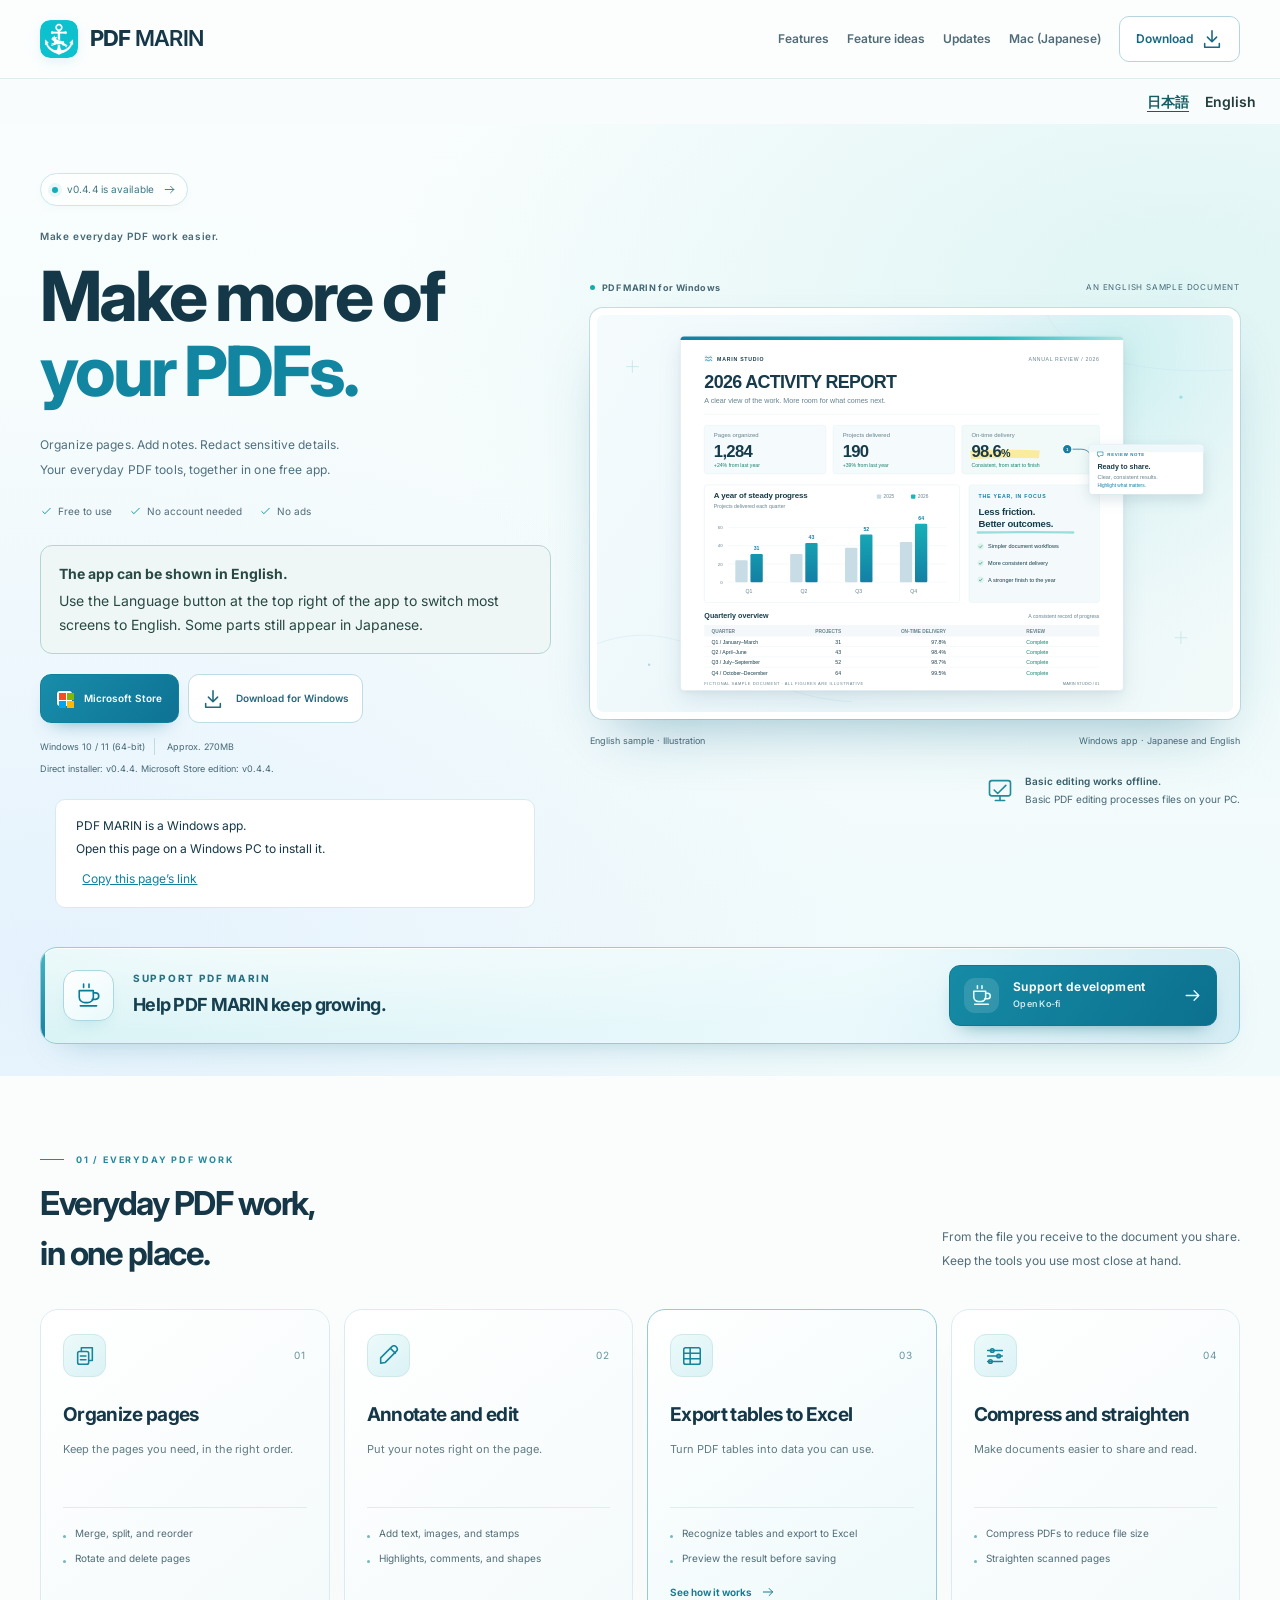
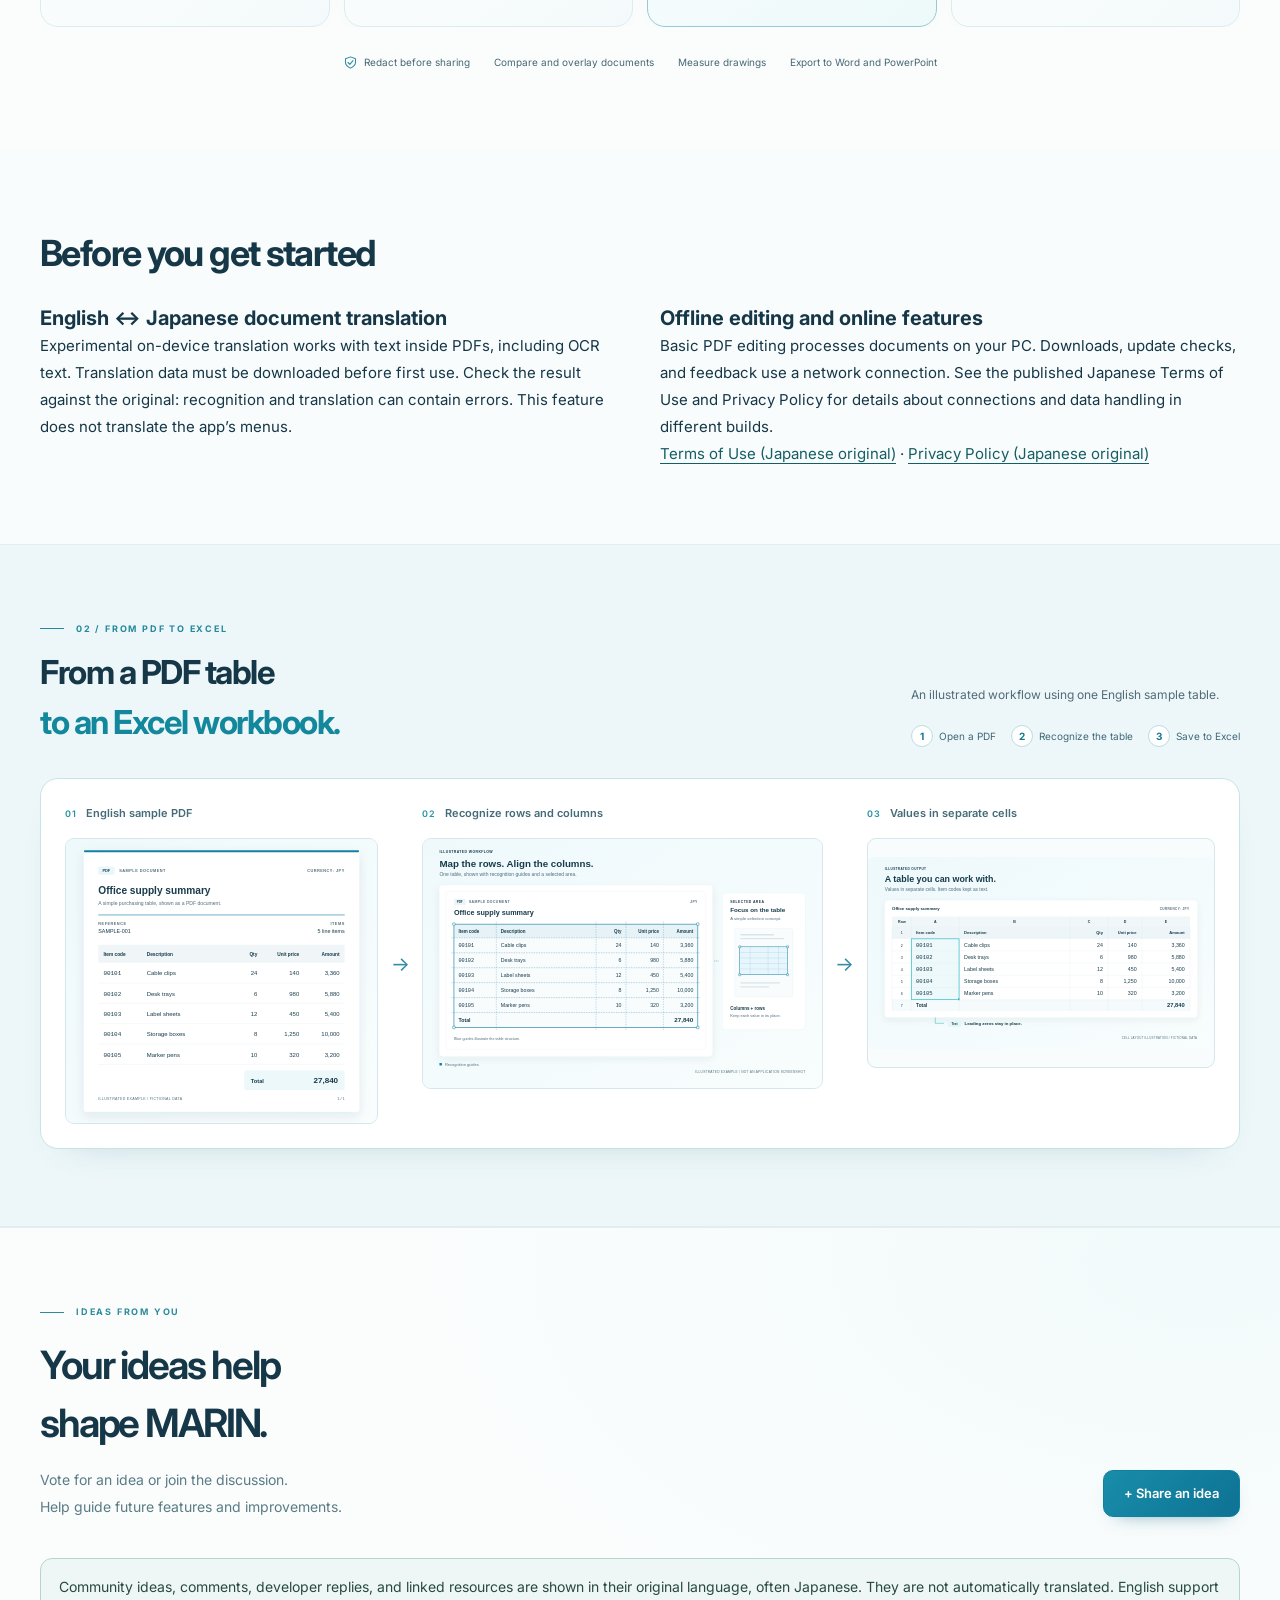
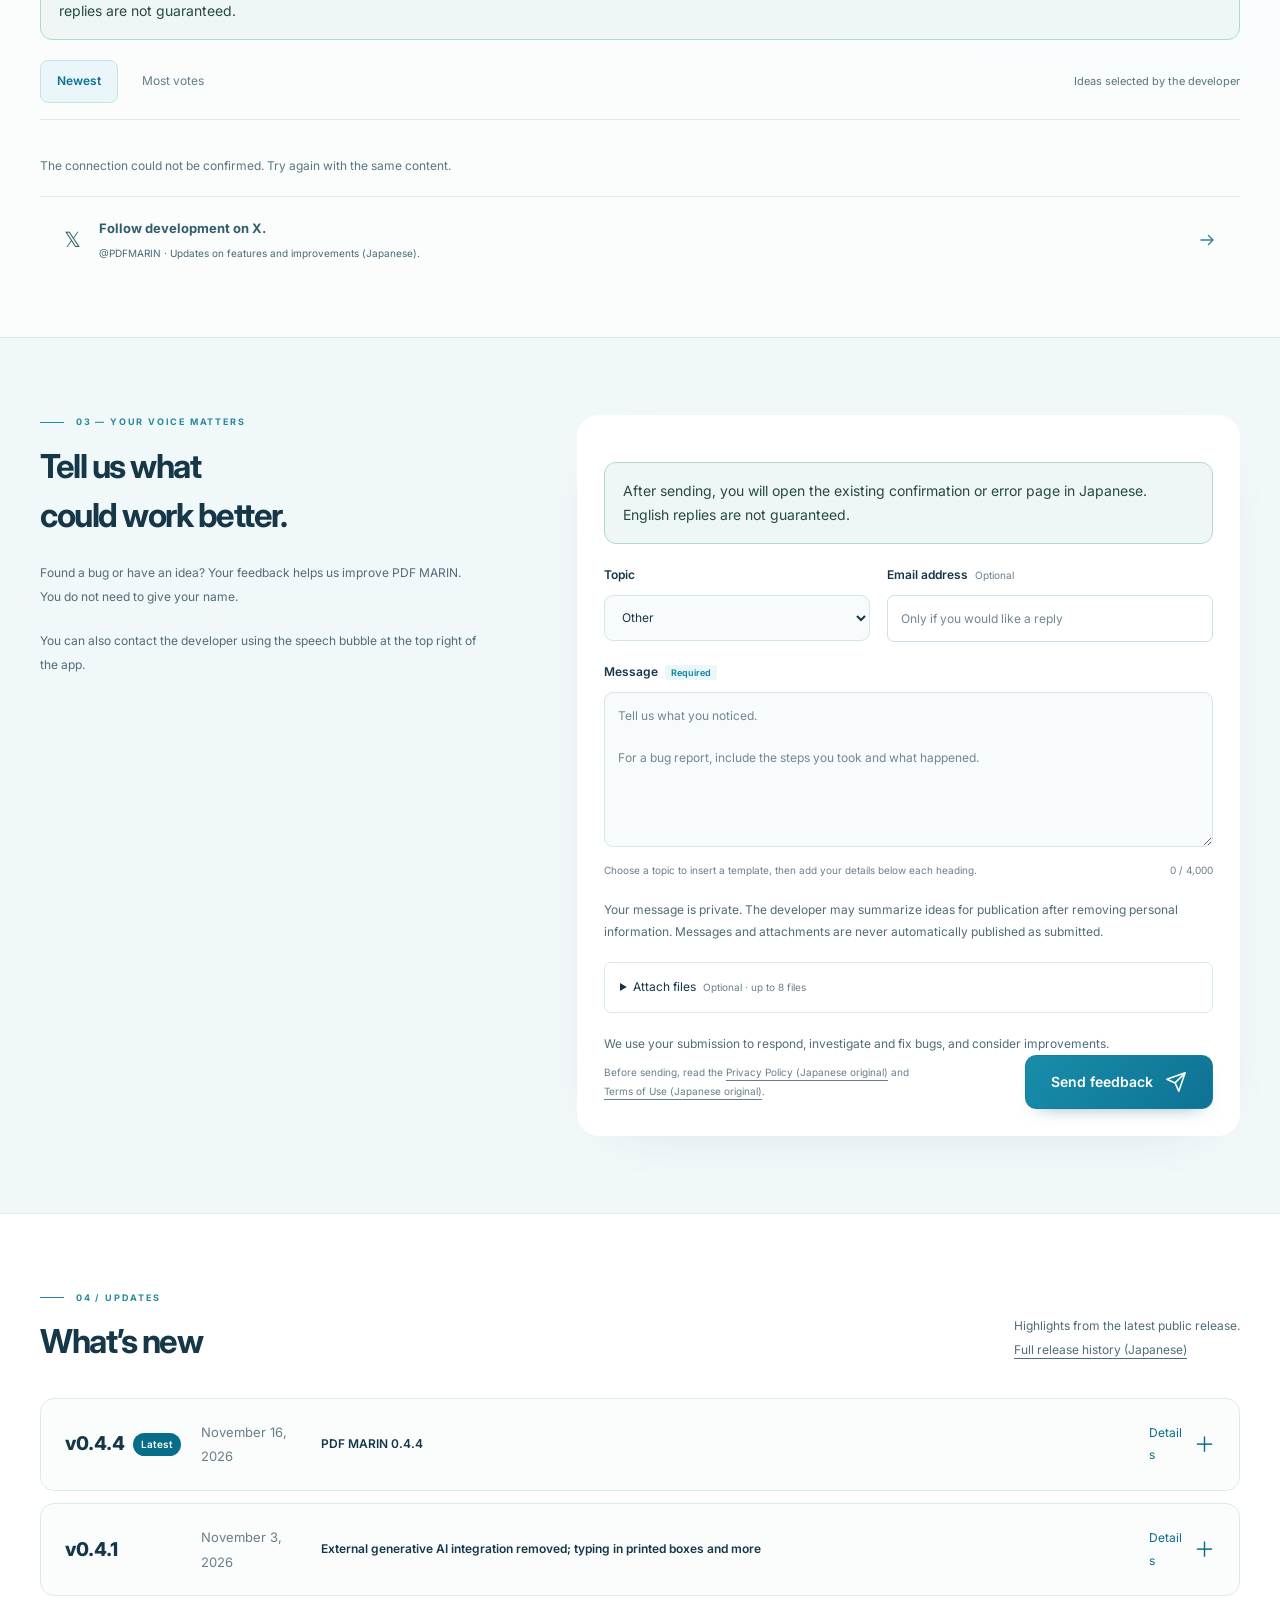
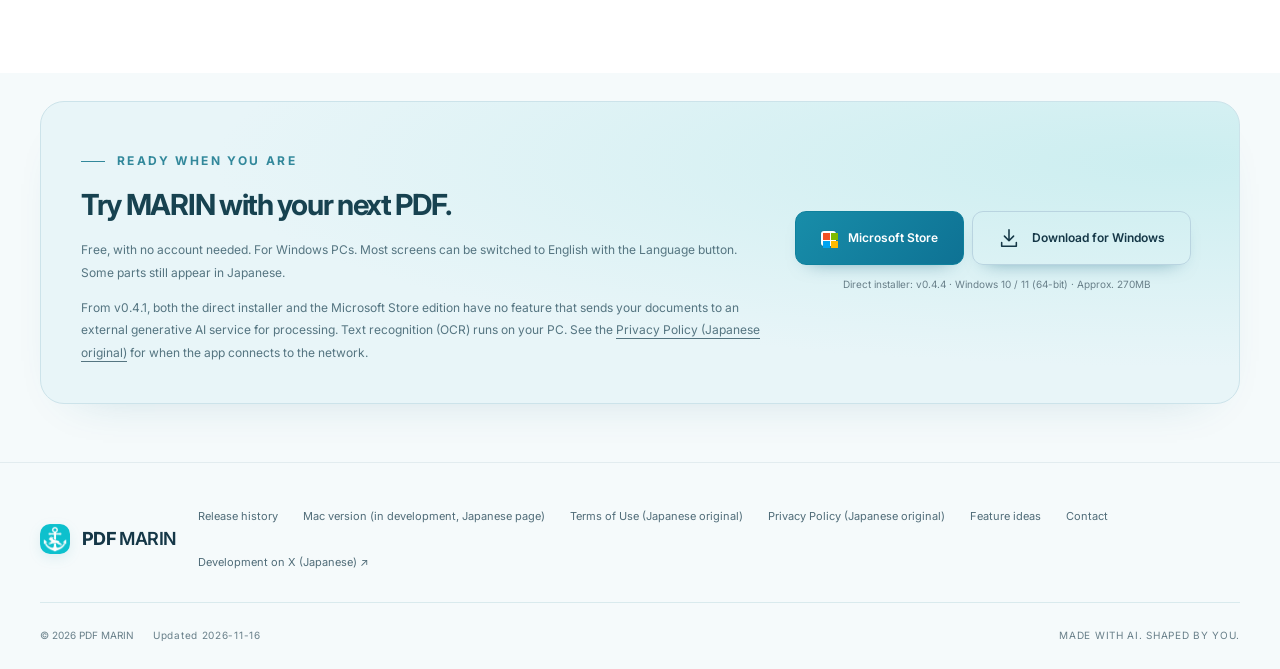
==== commit 7aadd933: "ストア版も v0.4.4 に（審査通過・公開開始） Co-Authored-By: Claude Fable 5.1 <noreply@anthropic.com>" ====
--- a/en/index.html
+++ b/en/index.html
@@ -33,7 +33,7 @@
 <p class="hero-lead">Organize pages. Add notes. Redact sensitive details.<br>Your everyday PDF tools, together in one free app.</p>
 <ul class="hero-assurance"><li><svg class="icon" aria-hidden="true"><use href="#i-check"/></svg>Free to use</li><li><svg class="icon" aria-hidden="true"><use href="#i-check"/></svg>No account needed</li><li><svg class="icon" aria-hidden="true"><use href="#i-check"/></svg>No ads</li></ul>
 <aside class="language-notice" aria-label="App language"><strong>The app can be shown in English.</strong> Use the Language button at the top right of the app to switch most screens to English. Some parts still appear in Japanese.</aside><div class="hero-actions"><a data-store-link data-umami-event="store-open" class="btn store-primary" href="https://apps.microsoft.com/detail/9PM25X8RGJFT" target="_blank" rel="noopener noreferrer"><span class="microsoft-mark" aria-hidden="true"><i></i><i></i><i></i><i></i></span><span>Microsoft Store</span></a><a data-download data-web-download data-umami-event="installer-download" data-umami-event-version="0.4.4" class="btn direct-download" href="https://github.com/pdf-marin/pdf-marin.github.io/releases/download/v0.4.4/PDF-MARIN-Setup-0.4.4.exe"><svg class="icon" aria-hidden="true"><use href="#i-down"/></svg><span>Download for Windows</span></a></div>
-<div class="hero-meta"><span>Windows 10 / 11 (64-bit)</span><span data-size>About 270 MB</span></div><p class="hero-version">Direct installer: v0.4.4. Microsoft Store edition: v0.4.3.</p>
+<div class="hero-meta"><span>Windows 10 / 11 (64-bit)</span><span data-size>About 270 MB</span></div><p class="hero-version">Direct installer: v0.4.4. Microsoft Store edition: v0.4.4.</p>
 <div class="pcnote" id="pcnote" hidden><p>PDF MARIN is a Windows app.<br>Open this page on a Windows PC to install it.</p><button id="copylink" type="button">Copy this page’s link</button><p id="copydone" role="status" hidden>Link copied.</p></div>
 </div>
 <div class="product-showcase"><div class="showcase-topline"><span><i></i>PDF MARIN for Windows</span><span>AN ENGLISH SAMPLE DOCUMENT</span></div><div class="product-frame"><a href="../assets/en/hero-english.svg" target="_blank" rel="noopener" aria-label="Enlarge the English sample report illustration"><img class="product-shot" src="../assets/en/hero-english.svg" alt="An illustrated English activity report with charts, a highlighted figure and a review note. Fictional sample, not an app screenshot." width="1600" height="1000" fetchpriority="high"></a></div><div class="showcase-bottom"><span>English sample · Illustration</span><span>Windows app · Japanese and English</span></div><div class="showcase-note"><svg class="icon" aria-hidden="true"><use href="#i-offline"/></svg><span><strong>Basic editing works offline.</strong><br>Basic PDF editing processes files on your PC.</span></div></div>
@@ -73,7 +73,7 @@
 <div class="section-head"><div><p class="eyebrow">04 / UPDATES</p><h2 id="updates-title">What’s new</h2></div><p class="section-desc">Highlights from the latest public release.<br><a href="../#updates" hreflang="ja">Full release history (Japanese)</a></p></div>
 <div class="release-list"><details class="release-entry" id="release-0.4.4">
 <summary><span class="release-version">v0.4.4<span class="release-badge">Latest</span></span><time datetime="2026-11-16">November 16, 2026</time><span class="release-title">PDF MARIN 0.4.4</span><span class="release-toggle">Details<span aria-hidden="true">＋</span></span></summary>
-<div class="release-notes"><p>Rebuilt the file tabs at the bottom and the My Annotations dock. Presentation mode gains a movable toolbar, spotlight, temporary blur, pen, zoom, a page overview, a timer and presenter notes. New: links on text or on rectangles in scanned drawings, a [+] button for the next flowchart box, automatic alignment and a list of differences in overlay compare, tate-chu-yoko and bullets in paragraphs, dimension labels along the line, &quot;Sharp in other apps&quot; for deskew, and saving a flattened copy as &quot;_確定&quot;. Merging large files and memory use were improved, and many bugs in redaction, text editing, printing and updates were fixed. If you use 0.4.3, please choose [Update now] when the update notice appears.</p><p>Direct installer: v0.4.4, about 270 MB. Microsoft Store edition: v0.4.3 (v0.4.4 will be submitted for review).</p><a class="release-source" href="https://github.com/pdf-marin/pdf-marin.github.io/releases/tag/v0.4.4" target="_blank" rel="noopener noreferrer">View this release on GitHub <span aria-hidden="true">↗</span></a></div></details>
+<div class="release-notes"><p>Rebuilt the file tabs at the bottom and the My Annotations dock. Presentation mode gains a movable toolbar, spotlight, temporary blur, pen, zoom, a page overview, a timer and presenter notes. New: links on text or on rectangles in scanned drawings, a [+] button for the next flowchart box, automatic alignment and a list of differences in overlay compare, tate-chu-yoko and bullets in paragraphs, dimension labels along the line, &quot;Sharp in other apps&quot; for deskew, and saving a flattened copy as &quot;_確定&quot;. Merging large files and memory use were improved, and many bugs in redaction, text editing, printing and updates were fixed. If you use 0.4.3, please choose [Update now] when the update notice appears.</p><p>Direct installer: v0.4.4, about 270 MB. The Microsoft Store edition is also v0.4.4.</p><a class="release-source" href="https://github.com/pdf-marin/pdf-marin.github.io/releases/tag/v0.4.4" target="_blank" rel="noopener noreferrer">View this release on GitHub <span aria-hidden="true">↗</span></a></div></details>
 <details class="release-entry" id="release-0.4.1">
 <summary><span class="release-version">v0.4.1</span><time datetime="2026-11-03">November 3, 2026</time><span class="release-title">External generative AI integration removed; typing in printed boxes and more</span><span class="release-toggle">Details<span aria-hidden="true">＋</span></span></summary>
 <div class="release-notes"><p>The installer edition no longer includes external generative AI integration, and you can now type text into boxes printed on forms.</p><ul>
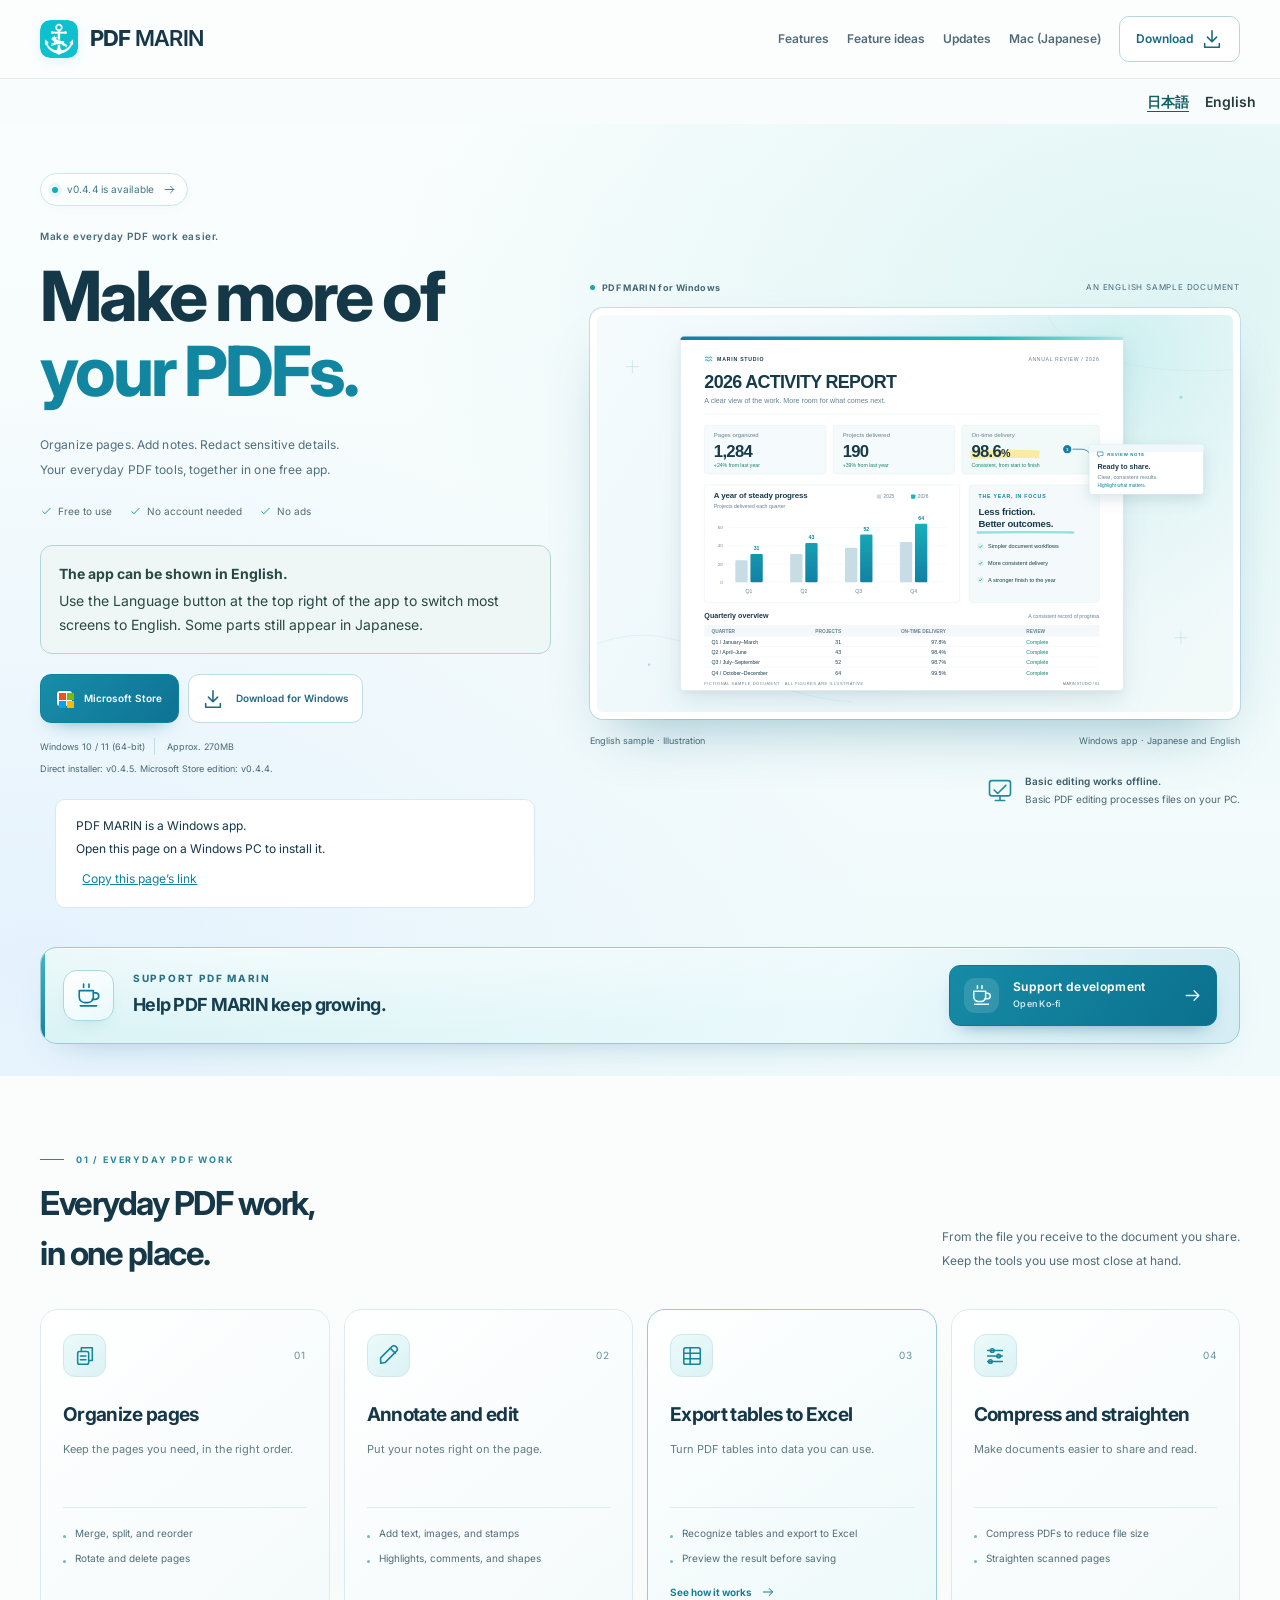
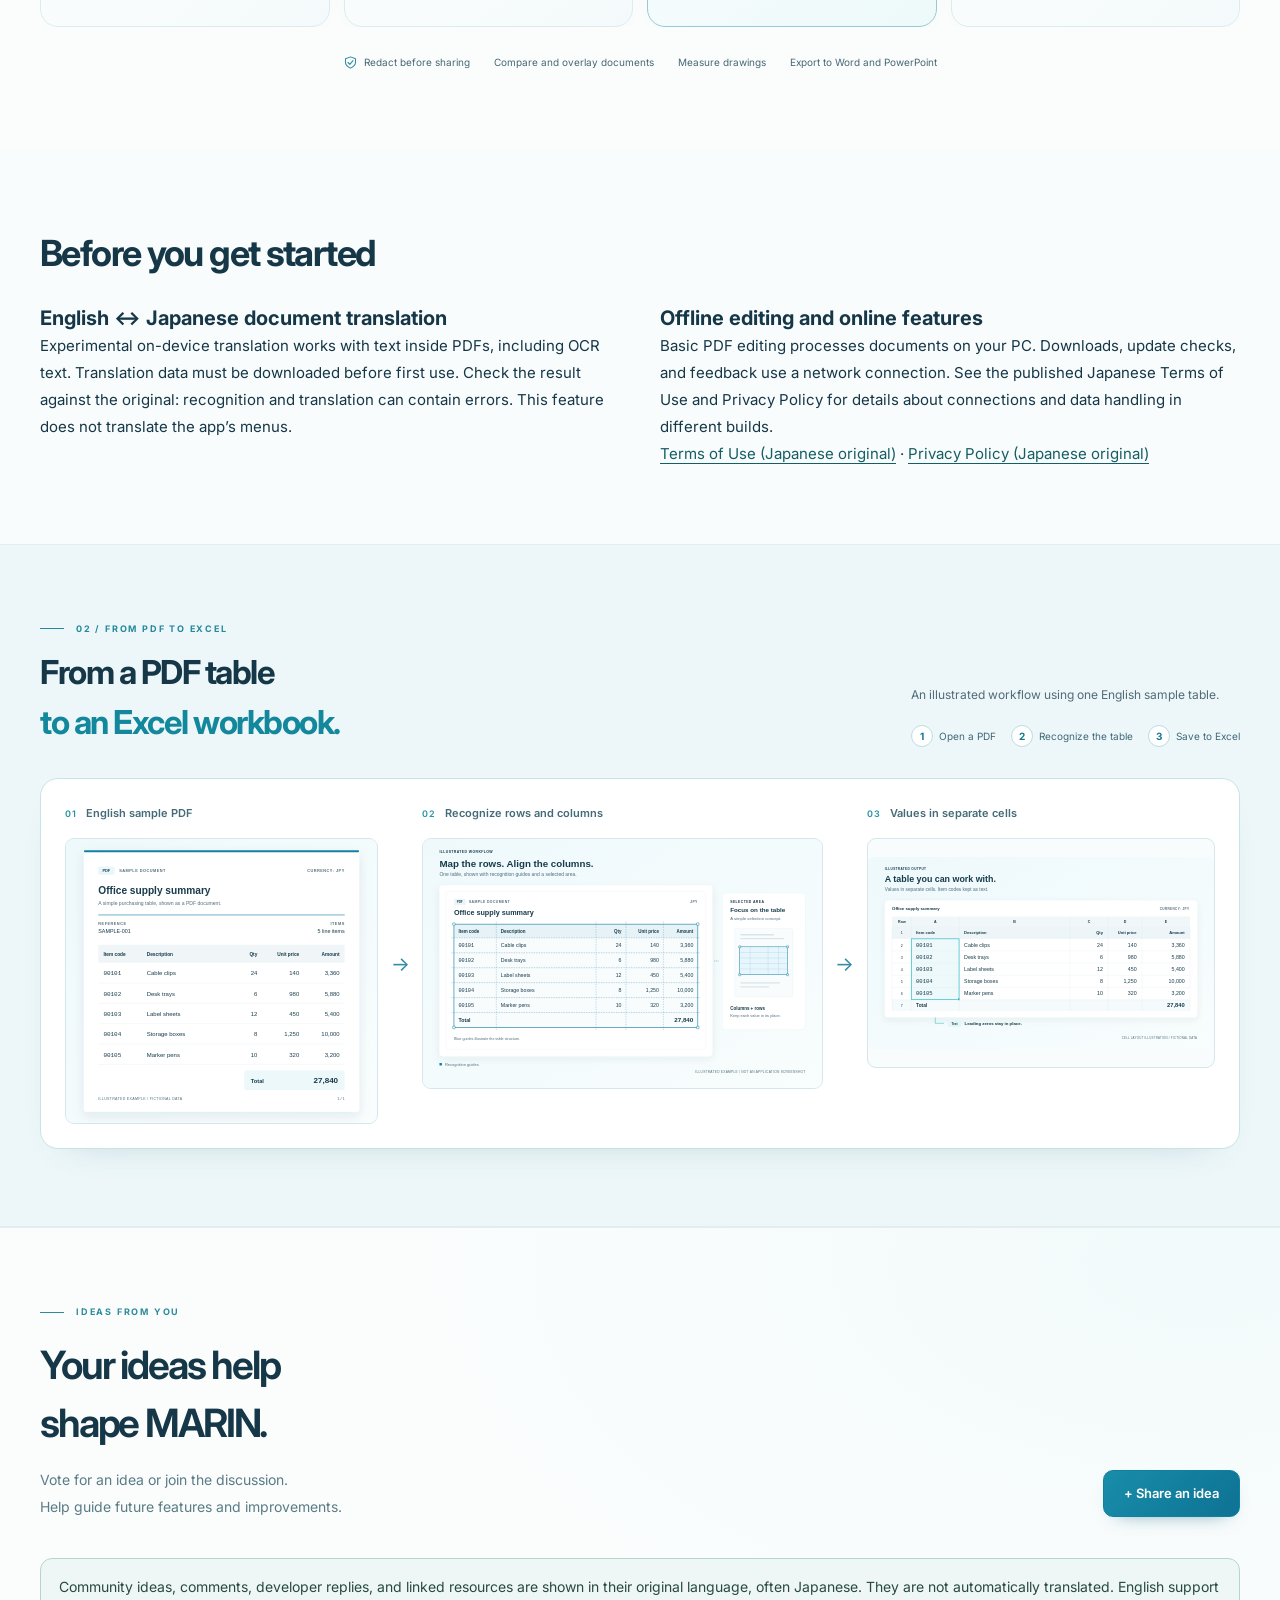
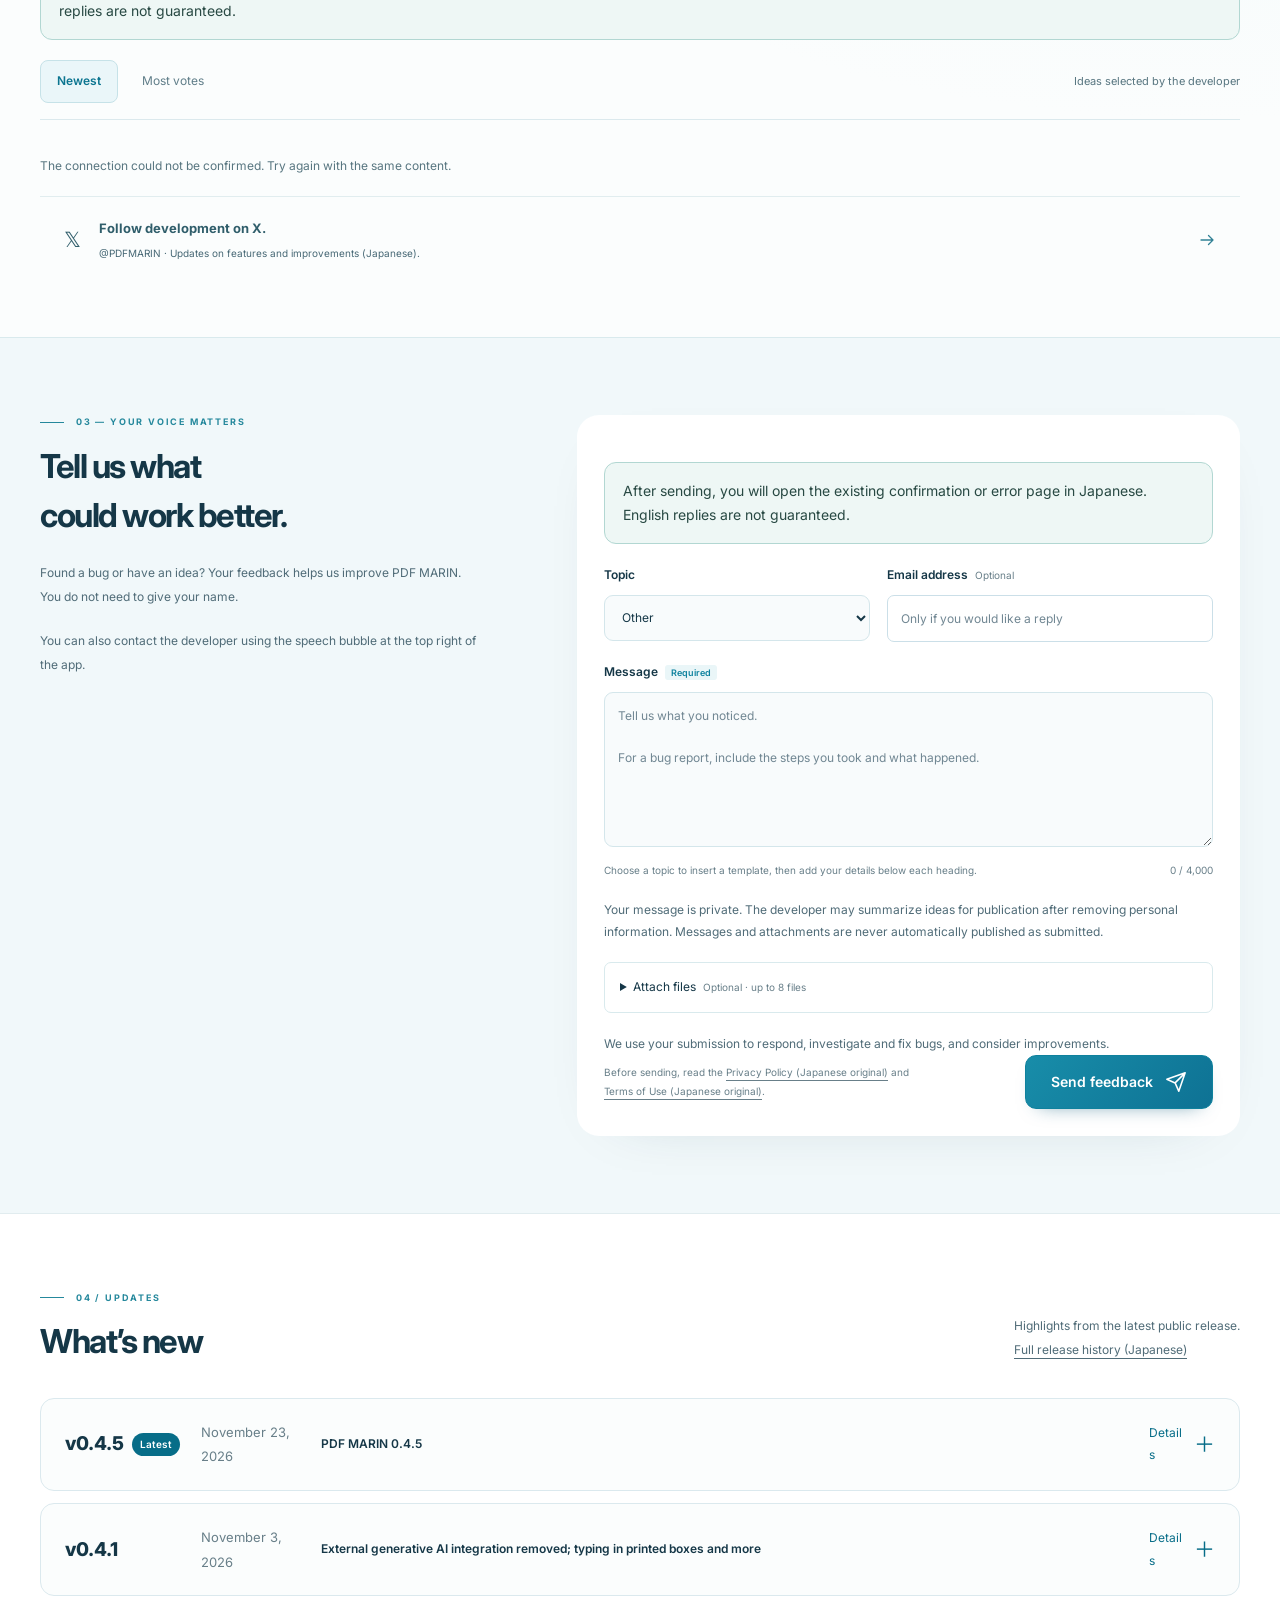
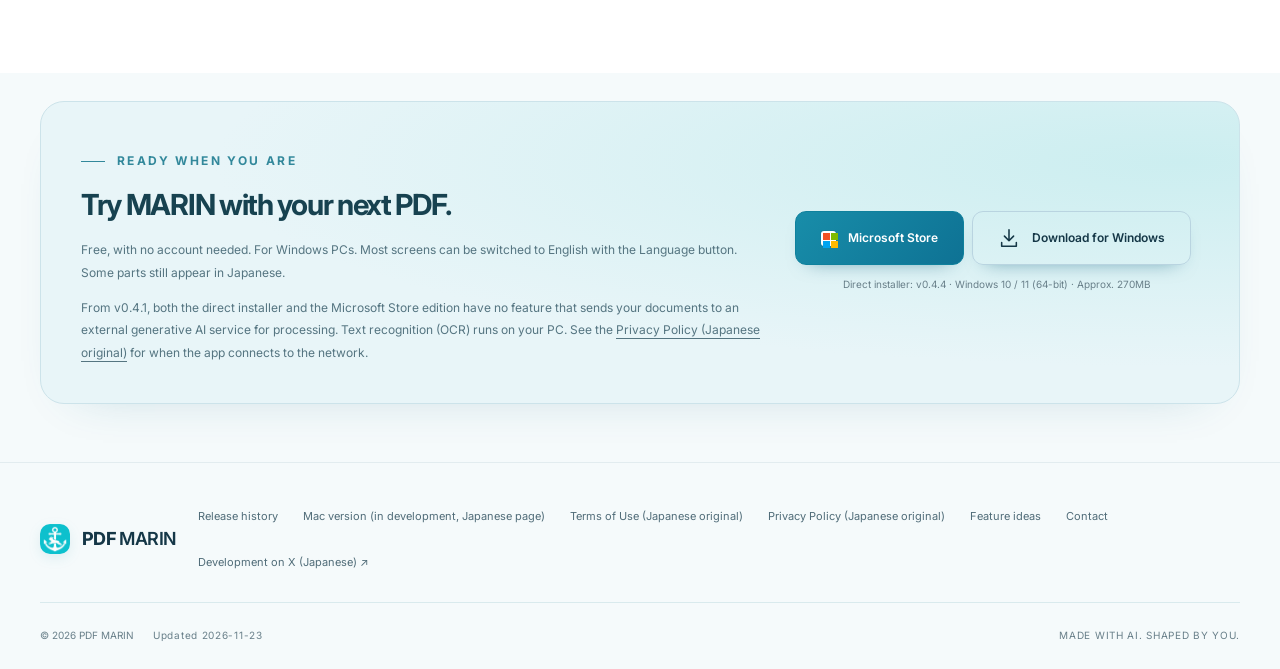
==== commit 599ec045: "v0.4.5 を公開（インストーラー版） Co-Authored-By: Claude Fable 5.1 <noreply@anthropic.com>" ====
--- a/en/index.html
+++ b/en/index.html
@@ -12,7 +12,7 @@
 <link rel="stylesheet" href="../assets/ideas-selected.css?v=20261013-selected01">
 <link rel="stylesheet" href="../assets/poll-x.css?v=20261014-poll01">
 <script type="application/ld+json">{"@context":"https://schema.org","@type":"WebSite","name":"PDF MARIN","alternateName":"PDFマリン","url":"https://pdf-marin.github.io/en/","inLanguage":"en"}</script>
-<script type="application/ld+json">{"@context":"https://schema.org","@type":"SoftwareApplication","name":"PDF MARIN","applicationCategory":"BusinessApplication","operatingSystem":"Windows 10, Windows 11","softwareVersion":"0.4.4","description":"Free Windows PDF editor. Organize pages, annotate, redact, compress, and export PDFs. Basic editing works offline. Most screens can be switched to English.","url":"https://pdf-marin.github.io/en/","downloadUrl":"https://github.com/pdf-marin/pdf-marin.github.io/releases/download/v0.4.4/PDF-MARIN-Setup-0.4.4.exe","installUrl":"https://github.com/pdf-marin/pdf-marin.github.io/releases/download/v0.4.4/PDF-MARIN-Setup-0.4.4.exe","image":"https://pdf-marin.github.io/assets/en/ogp-english.png","inLanguage":["ja","en"],"isAccessibleForFree":true,"offers":{"@type":"Offer","price":"0","priceCurrency":"JPY"},"featureList":["Merge, split, and reorder pages","Annotate PDFs","Redact text and images","Compress PDFs","Straighten scanned pages","Export tables to Excel","Compare and overlay documents","Measure drawings"]}</script>
+<script type="application/ld+json">{"@context":"https://schema.org","@type":"SoftwareApplication","name":"PDF MARIN","applicationCategory":"BusinessApplication","operatingSystem":"Windows 10, Windows 11","softwareVersion":"0.4.5","description":"Free Windows PDF editor. Organize pages, annotate, redact, compress, and export PDFs. Basic editing works offline. Most screens can be switched to English.","url":"https://pdf-marin.github.io/en/","downloadUrl":"https://github.com/pdf-marin/pdf-marin.github.io/releases/download/v0.4.5/PDF-MARIN-Setup-0.4.5.exe","installUrl":"https://github.com/pdf-marin/pdf-marin.github.io/releases/download/v0.4.5/PDF-MARIN-Setup-0.4.5.exe","image":"https://pdf-marin.github.io/assets/en/ogp-english.png","inLanguage":["ja","en"],"isAccessibleForFree":true,"offers":{"@type":"Offer","price":"0","priceCurrency":"JPY"},"featureList":["Merge, split, and reorder pages","Annotate PDFs","Redact text and images","Compress PDFs","Straighten scanned pages","Export tables to Excel","Compare and overlay documents","Measure drawings"]}</script>
 <script defer src="https://cloud.umami.is/script.js" data-website-id="ff3cd968-cb06-4c96-aae5-15c2af2b2469"></script>
 <script defer src="../assets/site-en.js?v=20261029-download-copy"></script>
 <link rel="stylesheet" href="../assets/refinement.css?v=20261015-public01">
@@ -27,13 +27,13 @@
 <main id="main">
 <section class="refined-hero" aria-labelledby="hero-title"><div class="wrap">
 <div class="hero-split"><div class="hero-copy">
-<a class="release-pill" href="#updates"><span class="status-dot"></span><span><span data-version>v0.4.4</span> is available</span><svg class="icon" aria-hidden="true"><use href="#i-arrow"/></svg></a>
+<a class="release-pill" href="#updates"><span class="status-dot"></span><span><span data-version>v0.4.5</span> is available</span><svg class="icon" aria-hidden="true"><use href="#i-arrow"/></svg></a>
 <p class="product-label">Make everyday PDF work easier.</p>
 <h1 id="hero-title">Make more of<br><span>your PDFs.</span></h1>
 <p class="hero-lead">Organize pages. Add notes. Redact sensitive details.<br>Your everyday PDF tools, together in one free app.</p>
 <ul class="hero-assurance"><li><svg class="icon" aria-hidden="true"><use href="#i-check"/></svg>Free to use</li><li><svg class="icon" aria-hidden="true"><use href="#i-check"/></svg>No account needed</li><li><svg class="icon" aria-hidden="true"><use href="#i-check"/></svg>No ads</li></ul>
-<aside class="language-notice" aria-label="App language"><strong>The app can be shown in English.</strong> Use the Language button at the top right of the app to switch most screens to English. Some parts still appear in Japanese.</aside><div class="hero-actions"><a data-store-link data-umami-event="store-open" class="btn store-primary" href="https://apps.microsoft.com/detail/9PM25X8RGJFT" target="_blank" rel="noopener noreferrer"><span class="microsoft-mark" aria-hidden="true"><i></i><i></i><i></i><i></i></span><span>Microsoft Store</span></a><a data-download data-web-download data-umami-event="installer-download" data-umami-event-version="0.4.4" class="btn direct-download" href="https://github.com/pdf-marin/pdf-marin.github.io/releases/download/v0.4.4/PDF-MARIN-Setup-0.4.4.exe"><svg class="icon" aria-hidden="true"><use href="#i-down"/></svg><span>Download for Windows</span></a></div>
-<div class="hero-meta"><span>Windows 10 / 11 (64-bit)</span><span data-size>About 270 MB</span></div><p class="hero-version">Direct installer: v0.4.4. Microsoft Store edition: v0.4.4.</p>
+<aside class="language-notice" aria-label="App language"><strong>The app can be shown in English.</strong> Use the Language button at the top right of the app to switch most screens to English. Some parts still appear in Japanese.</aside><div class="hero-actions"><a data-store-link data-umami-event="store-open" class="btn store-primary" href="https://apps.microsoft.com/detail/9PM25X8RGJFT" target="_blank" rel="noopener noreferrer"><span class="microsoft-mark" aria-hidden="true"><i></i><i></i><i></i><i></i></span><span>Microsoft Store</span></a><a data-download data-web-download data-umami-event="installer-download" data-umami-event-version="0.4.5" class="btn direct-download" href="https://github.com/pdf-marin/pdf-marin.github.io/releases/download/v0.4.5/PDF-MARIN-Setup-0.4.5.exe"><svg class="icon" aria-hidden="true"><use href="#i-down"/></svg><span>Download for Windows</span></a></div>
+<div class="hero-meta"><span>Windows 10 / 11 (64-bit)</span><span data-size>About 250 MB</span></div><p class="hero-version">Direct installer: v0.4.5. Microsoft Store edition: v0.4.4.</p>
 <div class="pcnote" id="pcnote" hidden><p>PDF MARIN is a Windows app.<br>Open this page on a Windows PC to install it.</p><button id="copylink" type="button">Copy this page’s link</button><p id="copydone" role="status" hidden>Link copied.</p></div>
 </div>
 <div class="product-showcase"><div class="showcase-topline"><span><i></i>PDF MARIN for Windows</span><span>AN ENGLISH SAMPLE DOCUMENT</span></div><div class="product-frame"><a href="../assets/en/hero-english.svg" target="_blank" rel="noopener" aria-label="Enlarge the English sample report illustration"><img class="product-shot" src="../assets/en/hero-english.svg" alt="An illustrated English activity report with charts, a highlighted figure and a review note. Fictional sample, not an app screenshot." width="1600" height="1000" fetchpriority="high"></a></div><div class="showcase-bottom"><span>English sample · Illustration</span><span>Windows app · Japanese and English</span></div><div class="showcase-note"><svg class="icon" aria-hidden="true"><use href="#i-offline"/></svg><span><strong>Basic editing works offline.</strong><br>Basic PDF editing processes files on your PC.</span></div></div>
@@ -71,9 +71,9 @@
 <!-- UPDATES:BEGIN -->
 <section class="section updates" id="updates" aria-labelledby="updates-title"><div class="wrap">
 <div class="section-head"><div><p class="eyebrow">04 / UPDATES</p><h2 id="updates-title">What’s new</h2></div><p class="section-desc">Highlights from the latest public release.<br><a href="../#updates" hreflang="ja">Full release history (Japanese)</a></p></div>
-<div class="release-list"><details class="release-entry" id="release-0.4.4">
-<summary><span class="release-version">v0.4.4<span class="release-badge">Latest</span></span><time datetime="2026-11-16">November 16, 2026</time><span class="release-title">PDF MARIN 0.4.4</span><span class="release-toggle">Details<span aria-hidden="true">＋</span></span></summary>
-<div class="release-notes"><p>Rebuilt the file tabs at the bottom and the My Annotations dock. Presentation mode gains a movable toolbar, spotlight, temporary blur, pen, zoom, a page overview, a timer and presenter notes. New: links on text or on rectangles in scanned drawings, a [+] button for the next flowchart box, automatic alignment and a list of differences in overlay compare, tate-chu-yoko and bullets in paragraphs, dimension labels along the line, &quot;Sharp in other apps&quot; for deskew, and saving a flattened copy as &quot;_確定&quot;. Merging large files and memory use were improved, and many bugs in redaction, text editing, printing and updates were fixed. If you use 0.4.3, please choose [Update now] when the update notice appears.</p><p>Direct installer: v0.4.4, about 270 MB. The Microsoft Store edition is also v0.4.4.</p><a class="release-source" href="https://github.com/pdf-marin/pdf-marin.github.io/releases/tag/v0.4.4" target="_blank" rel="noopener noreferrer">View this release on GitHub <span aria-hidden="true">↗</span></a></div></details>
+<div class="release-list"><details class="release-entry" id="release-0.4.5">
+<summary><span class="release-version">v0.4.5<span class="release-badge">Latest</span></span><time datetime="2026-11-23">November 23, 2026</time><span class="release-title">PDF MARIN 0.4.5</span><span class="release-toggle">Details<span aria-hidden="true">＋</span></span></summary>
+<div class="release-notes"><p>The top-left [Menu] now opens a full-window screen, and settings open inside it. The My Annotations dock is now My Dock and also holds tools and commands, and presentation mode has a vertical toolbar on the right with an [× End] button that always stays visible. New: radius/diameter, chain dimensions and coordinates for measuring, Duplicate and spread, sticky notes that show past the page edge, folder compression, and a default fit mode for printing. Memory use was greatly reduced, the nine art themes were removed to make the app lighter, and many windows and bugs were fixed. If you use 0.4.3 or earlier, please choose [Update now] when the update notice appears.</p><p>Direct installer: v0.4.5, about 250 MB. Microsoft Store edition: v0.4.4 (v0.4.5 will be submitted for review).</p><a class="release-source" href="https://github.com/pdf-marin/pdf-marin.github.io/releases/tag/v0.4.5" target="_blank" rel="noopener noreferrer">View this release on GitHub <span aria-hidden="true">↗</span></a></div></details>
 <details class="release-entry" id="release-0.4.1">
 <summary><span class="release-version">v0.4.1</span><time datetime="2026-11-03">November 3, 2026</time><span class="release-title">External generative AI integration removed; typing in printed boxes and more</span><span class="release-toggle">Details<span aria-hidden="true">＋</span></span></summary>
 <div class="release-notes"><p>The installer edition no longer includes external generative AI integration, and you can now type text into boxes printed on forms.</p><ul>
@@ -89,7 +89,7 @@
 </div></section>
 <!-- UPDATES:END -->
 
-<section class="download-section" id="download"><div class="wrap"><div class="download-panel"><div><p class="eyebrow">READY WHEN YOU ARE</p><h2>Try MARIN with your next PDF.</h2><p>Free, with no account needed. For Windows PCs. Most screens can be switched to English with the Language button. Some parts still appear in Japanese.</p><p>From v0.4.1, both the direct installer and the Microsoft Store edition have no feature that sends your documents to an external generative AI service for processing. Text recognition (OCR) runs on your PC. See the <a href="../privacy.html" hreflang="ja">Privacy Policy (Japanese original)</a> for when the app connects to the network.</p></div><div class="download-actions"><a data-store-link data-umami-event="store-open" class="btn store-primary" href="https://apps.microsoft.com/detail/9PM25X8RGJFT" target="_blank" rel="noopener noreferrer"><span class="microsoft-mark" aria-hidden="true"><i></i><i></i><i></i><i></i></span>Microsoft Store</a><a data-download data-web-download data-umami-event="installer-download" data-umami-event-version="0.4.4" class="btn secondary" href="https://github.com/pdf-marin/pdf-marin.github.io/releases/download/v0.4.4/PDF-MARIN-Setup-0.4.4.exe"><svg class="icon" aria-hidden="true"><use href="#i-down"/></svg>Download for Windows</a><small>Direct installer: <span data-version>v0.4.4</span> · Windows 10 / 11 (64-bit) · <span data-size>About 270 MB</span></small></div></div></div></section>
+<section class="download-section" id="download"><div class="wrap"><div class="download-panel"><div><p class="eyebrow">READY WHEN YOU ARE</p><h2>Try MARIN with your next PDF.</h2><p>Free, with no account needed. For Windows PCs. Most screens can be switched to English with the Language button. Some parts still appear in Japanese.</p><p>From v0.4.1, both the direct installer and the Microsoft Store edition have no feature that sends your documents to an external generative AI service for processing. Text recognition (OCR) runs on your PC. See the <a href="../privacy.html" hreflang="ja">Privacy Policy (Japanese original)</a> for when the app connects to the network.</p></div><div class="download-actions"><a data-store-link data-umami-event="store-open" class="btn store-primary" href="https://apps.microsoft.com/detail/9PM25X8RGJFT" target="_blank" rel="noopener noreferrer"><span class="microsoft-mark" aria-hidden="true"><i></i><i></i><i></i><i></i></span>Microsoft Store</a><a data-download data-web-download data-umami-event="installer-download" data-umami-event-version="0.4.5" class="btn secondary" href="https://github.com/pdf-marin/pdf-marin.github.io/releases/download/v0.4.5/PDF-MARIN-Setup-0.4.5.exe"><svg class="icon" aria-hidden="true"><use href="#i-down"/></svg>Download for Windows</a><small>Direct installer: <span data-version>v0.4.5</span> · Windows 10 / 11 (64-bit) · <span data-size>About 250 MB</span></small></div></div></div></section>
 </main>
-<footer class="site-footer"><div class="wrap"><div class="footer-main"><a class="brand" href="./" aria-label="PDF MARIN home"><img src="../assets/icon-256.png" width="36" height="36" alt=""><span>PDF <span>MARIN</span></span></a><nav class="footer-links" aria-label="Footer navigation"><a href="#updates">Release history</a><a href="../mac.html" hreflang="ja">Mac version (in development, Japanese page)</a><a href="../terms.html" hreflang="ja">Terms of Use (Japanese original)</a><a href="../privacy.html" hreflang="ja">Privacy Policy (Japanese original)</a><a href="#public-ideas">Feature ideas</a><a href="#report">Contact</a><a href="https://x.com/PDFMARIN" target="_blank" rel="noopener noreferrer">Development on X (Japanese) ↗</a></nav></div><div class="footer-bottom"><span>© 2026 PDF MARIN <span style="margin-left:16px">Updated <time id="siteupdated" datetime="2026-11-16">2026-11-16</time></span></span><span>MADE WITH AI. SHAPED BY YOU.</span></div></div></footer>
+<footer class="site-footer"><div class="wrap"><div class="footer-main"><a class="brand" href="./" aria-label="PDF MARIN home"><img src="../assets/icon-256.png" width="36" height="36" alt=""><span>PDF <span>MARIN</span></span></a><nav class="footer-links" aria-label="Footer navigation"><a href="#updates">Release history</a><a href="../mac.html" hreflang="ja">Mac version (in development, Japanese page)</a><a href="../terms.html" hreflang="ja">Terms of Use (Japanese original)</a><a href="../privacy.html" hreflang="ja">Privacy Policy (Japanese original)</a><a href="#public-ideas">Feature ideas</a><a href="#report">Contact</a><a href="https://x.com/PDFMARIN" target="_blank" rel="noopener noreferrer">Development on X (Japanese) ↗</a></nav></div><div class="footer-bottom"><span>© 2026 PDF MARIN <span style="margin-left:16px">Updated <time id="siteupdated" datetime="2026-11-23">2026-11-23</time></span></span><span>MADE WITH AI. SHAPED BY YOU.</span></div></div></footer>
 </body></html>
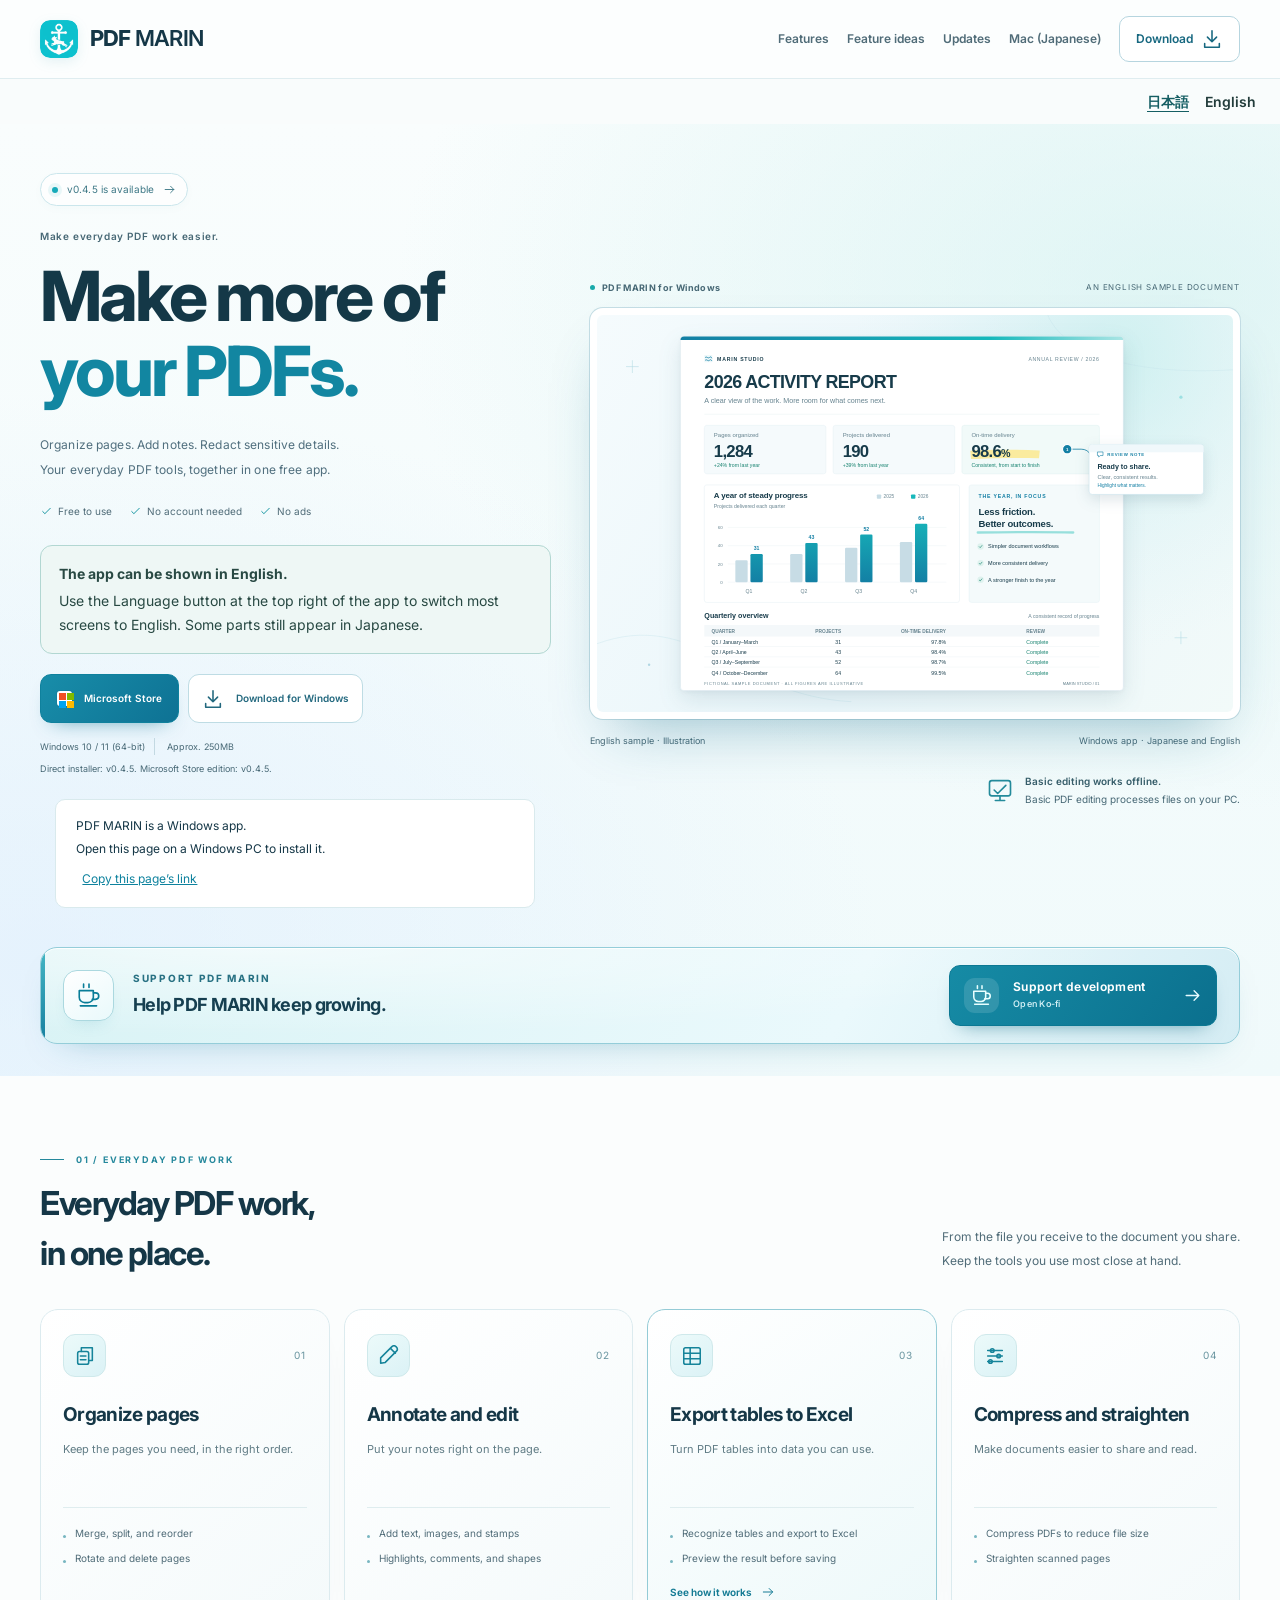
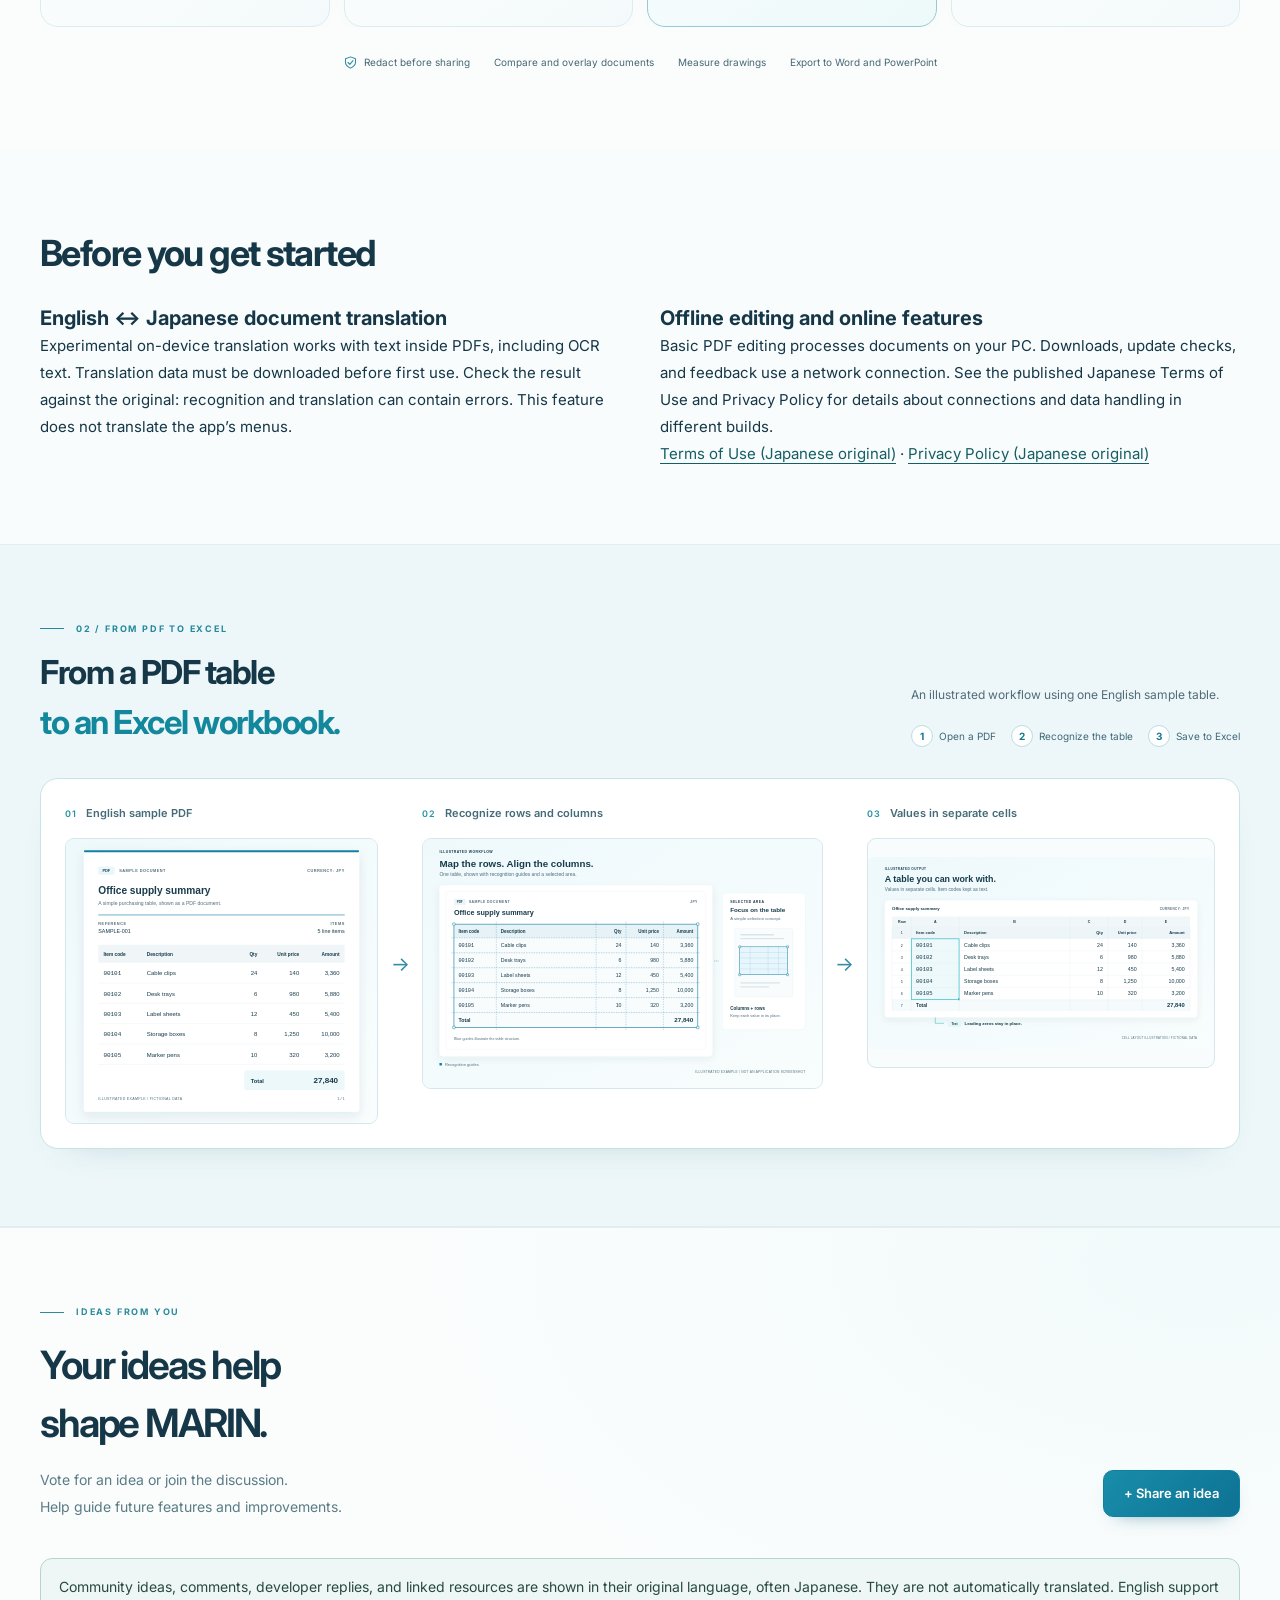
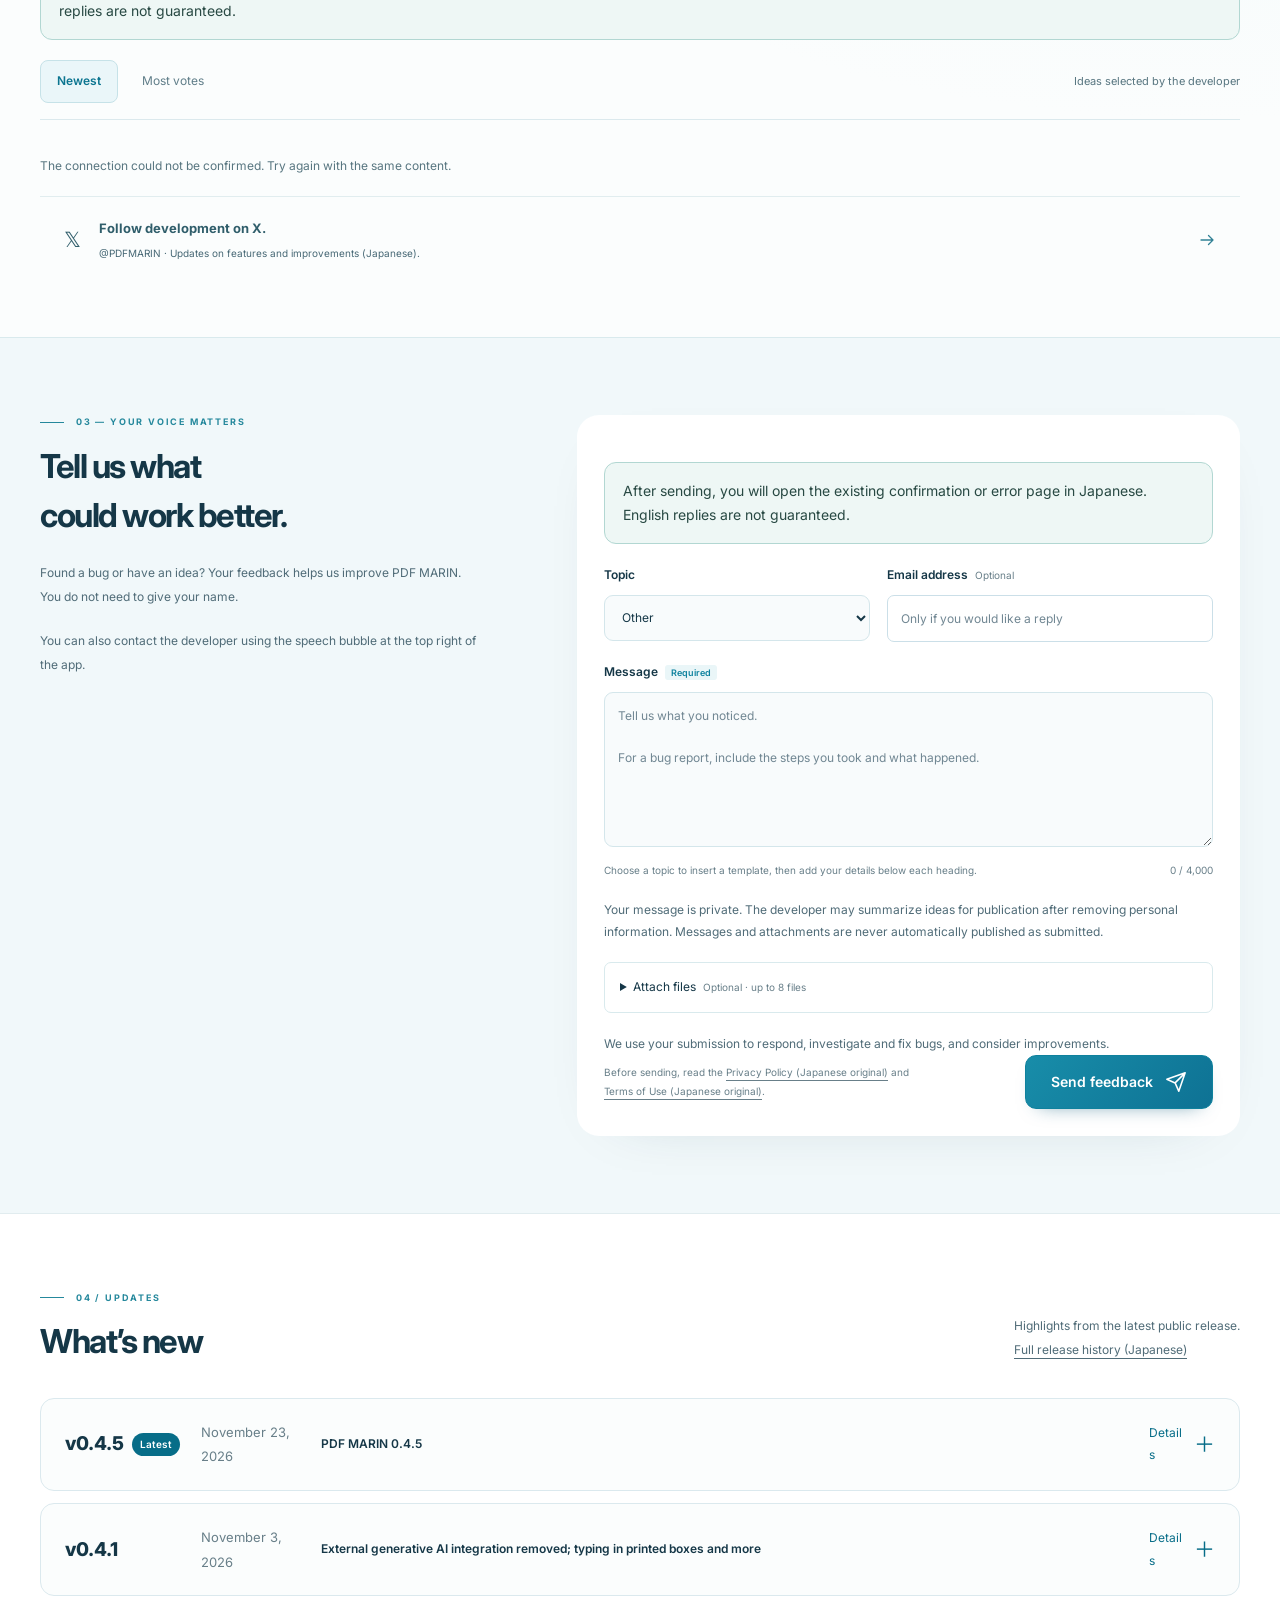
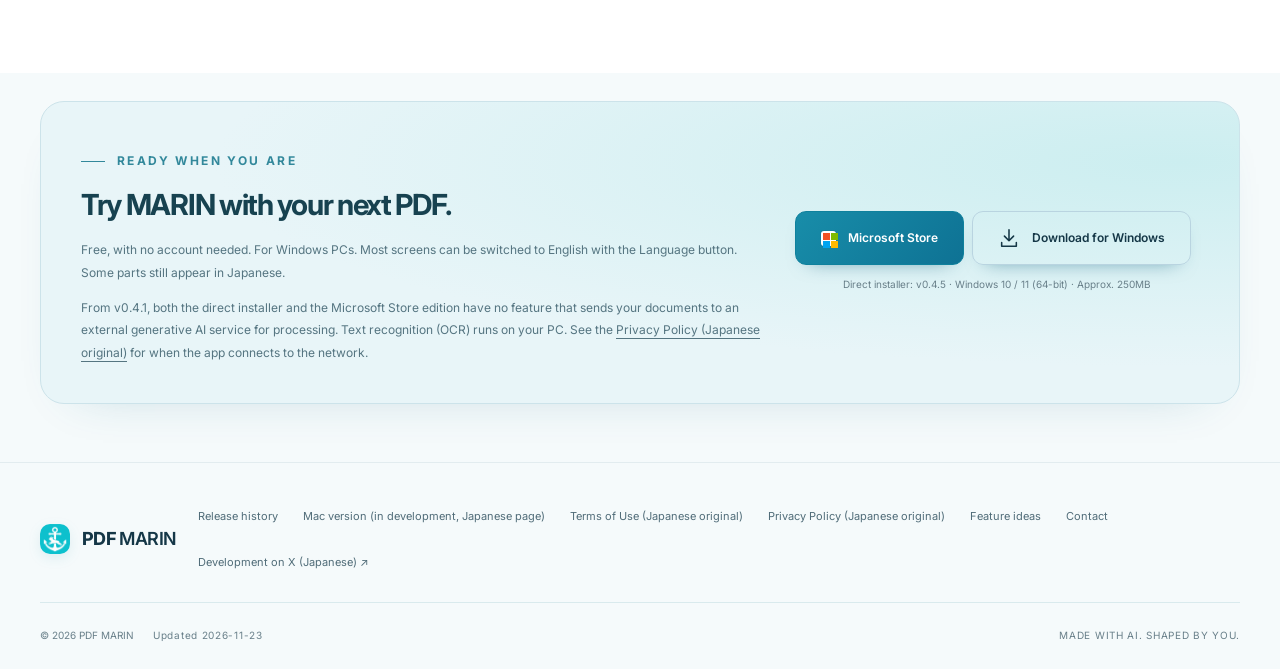
==== commit 031e34ba: "ストア版も v0.4.5 Co-Authored-By: Claude Fable 5.1 <noreply@anthropic.com>" ====
--- a/en/index.html
+++ b/en/index.html
@@ -33,7 +33,7 @@
 <p class="hero-lead">Organize pages. Add notes. Redact sensitive details.<br>Your everyday PDF tools, together in one free app.</p>
 <ul class="hero-assurance"><li><svg class="icon" aria-hidden="true"><use href="#i-check"/></svg>Free to use</li><li><svg class="icon" aria-hidden="true"><use href="#i-check"/></svg>No account needed</li><li><svg class="icon" aria-hidden="true"><use href="#i-check"/></svg>No ads</li></ul>
 <aside class="language-notice" aria-label="App language"><strong>The app can be shown in English.</strong> Use the Language button at the top right of the app to switch most screens to English. Some parts still appear in Japanese.</aside><div class="hero-actions"><a data-store-link data-umami-event="store-open" class="btn store-primary" href="https://apps.microsoft.com/detail/9PM25X8RGJFT" target="_blank" rel="noopener noreferrer"><span class="microsoft-mark" aria-hidden="true"><i></i><i></i><i></i><i></i></span><span>Microsoft Store</span></a><a data-download data-web-download data-umami-event="installer-download" data-umami-event-version="0.4.5" class="btn direct-download" href="https://github.com/pdf-marin/pdf-marin.github.io/releases/download/v0.4.5/PDF-MARIN-Setup-0.4.5.exe"><svg class="icon" aria-hidden="true"><use href="#i-down"/></svg><span>Download for Windows</span></a></div>
-<div class="hero-meta"><span>Windows 10 / 11 (64-bit)</span><span data-size>About 250 MB</span></div><p class="hero-version">Direct installer: v0.4.5. Microsoft Store edition: v0.4.4.</p>
+<div class="hero-meta"><span>Windows 10 / 11 (64-bit)</span><span data-size>About 250 MB</span></div><p class="hero-version">Direct installer: v0.4.5. Microsoft Store edition: v0.4.5.</p>
 <div class="pcnote" id="pcnote" hidden><p>PDF MARIN is a Windows app.<br>Open this page on a Windows PC to install it.</p><button id="copylink" type="button">Copy this page’s link</button><p id="copydone" role="status" hidden>Link copied.</p></div>
 </div>
 <div class="product-showcase"><div class="showcase-topline"><span><i></i>PDF MARIN for Windows</span><span>AN ENGLISH SAMPLE DOCUMENT</span></div><div class="product-frame"><a href="../assets/en/hero-english.svg" target="_blank" rel="noopener" aria-label="Enlarge the English sample report illustration"><img class="product-shot" src="../assets/en/hero-english.svg" alt="An illustrated English activity report with charts, a highlighted figure and a review note. Fictional sample, not an app screenshot." width="1600" height="1000" fetchpriority="high"></a></div><div class="showcase-bottom"><span>English sample · Illustration</span><span>Windows app · Japanese and English</span></div><div class="showcase-note"><svg class="icon" aria-hidden="true"><use href="#i-offline"/></svg><span><strong>Basic editing works offline.</strong><br>Basic PDF editing processes files on your PC.</span></div></div>
@@ -73,7 +73,7 @@
 <div class="section-head"><div><p class="eyebrow">04 / UPDATES</p><h2 id="updates-title">What’s new</h2></div><p class="section-desc">Highlights from the latest public release.<br><a href="../#updates" hreflang="ja">Full release history (Japanese)</a></p></div>
 <div class="release-list"><details class="release-entry" id="release-0.4.5">
 <summary><span class="release-version">v0.4.5<span class="release-badge">Latest</span></span><time datetime="2026-11-23">November 23, 2026</time><span class="release-title">PDF MARIN 0.4.5</span><span class="release-toggle">Details<span aria-hidden="true">＋</span></span></summary>
-<div class="release-notes"><p>The top-left [Menu] now opens a full-window screen, and settings open inside it. The My Annotations dock is now My Dock and also holds tools and commands, and presentation mode has a vertical toolbar on the right with an [× End] button that always stays visible. New: radius/diameter, chain dimensions and coordinates for measuring, Duplicate and spread, sticky notes that show past the page edge, folder compression, and a default fit mode for printing. Memory use was greatly reduced, the nine art themes were removed to make the app lighter, and many windows and bugs were fixed. If you use 0.4.3 or earlier, please choose [Update now] when the update notice appears.</p><p>Direct installer: v0.4.5, about 250 MB. Microsoft Store edition: v0.4.4 (v0.4.5 will be submitted for review).</p><a class="release-source" href="https://github.com/pdf-marin/pdf-marin.github.io/releases/tag/v0.4.5" target="_blank" rel="noopener noreferrer">View this release on GitHub <span aria-hidden="true">↗</span></a></div></details>
+<div class="release-notes"><p>The top-left [Menu] now opens a full-window screen, and settings open inside it. The My Annotations dock is now My Dock and also holds tools and commands, and presentation mode has a vertical toolbar on the right with an [× End] button that always stays visible. New: radius/diameter, chain dimensions and coordinates for measuring, Duplicate and spread, sticky notes that show past the page edge, folder compression, and a default fit mode for printing. Memory use was greatly reduced, the nine art themes were removed to make the app lighter, and many windows and bugs were fixed. If you use 0.4.3 or earlier, please choose [Update now] when the update notice appears.</p><p>Direct installer: v0.4.5, about 250 MB. The Microsoft Store edition is also v0.4.5.</p><a class="release-source" href="https://github.com/pdf-marin/pdf-marin.github.io/releases/tag/v0.4.5" target="_blank" rel="noopener noreferrer">View this release on GitHub <span aria-hidden="true">↗</span></a></div></details>
 <details class="release-entry" id="release-0.4.1">
 <summary><span class="release-version">v0.4.1</span><time datetime="2026-11-03">November 3, 2026</time><span class="release-title">External generative AI integration removed; typing in printed boxes and more</span><span class="release-toggle">Details<span aria-hidden="true">＋</span></span></summary>
 <div class="release-notes"><p>The installer edition no longer includes external generative AI integration, and you can now type text into boxes printed on forms.</p><ul>
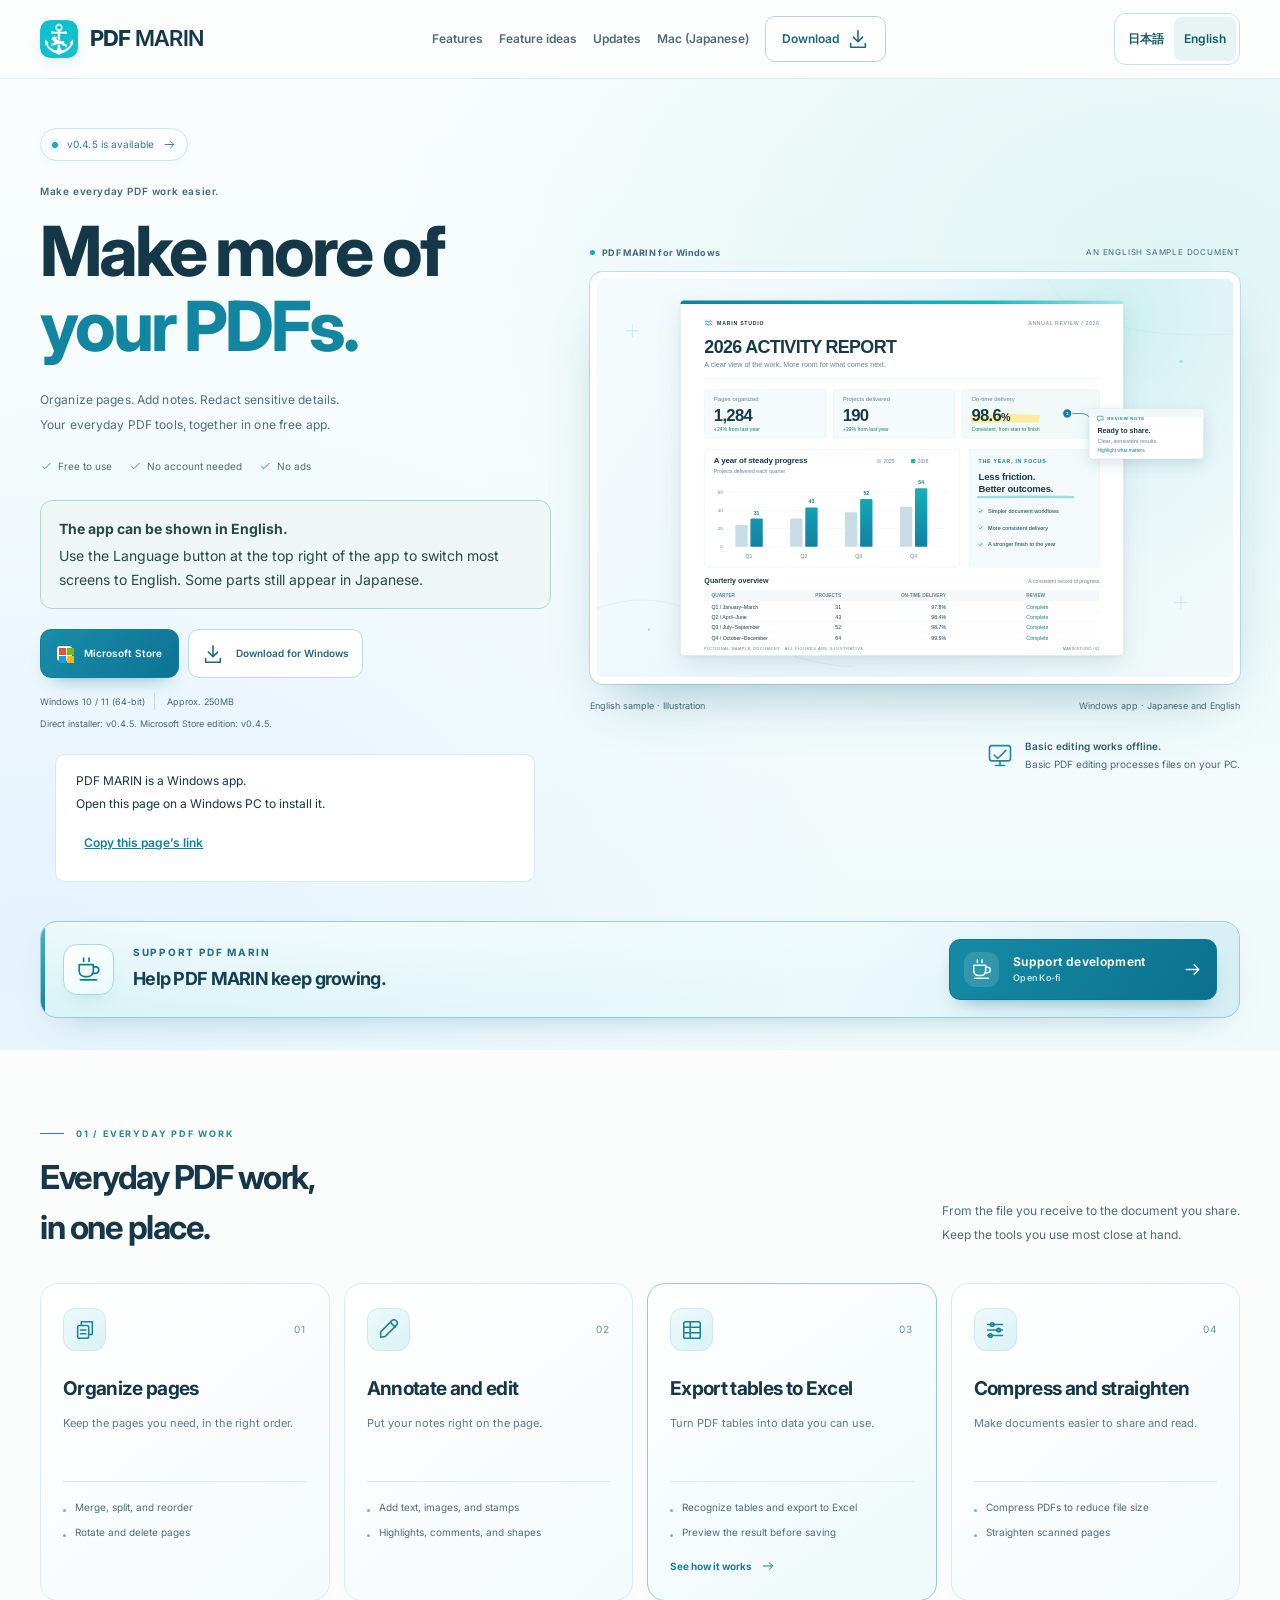
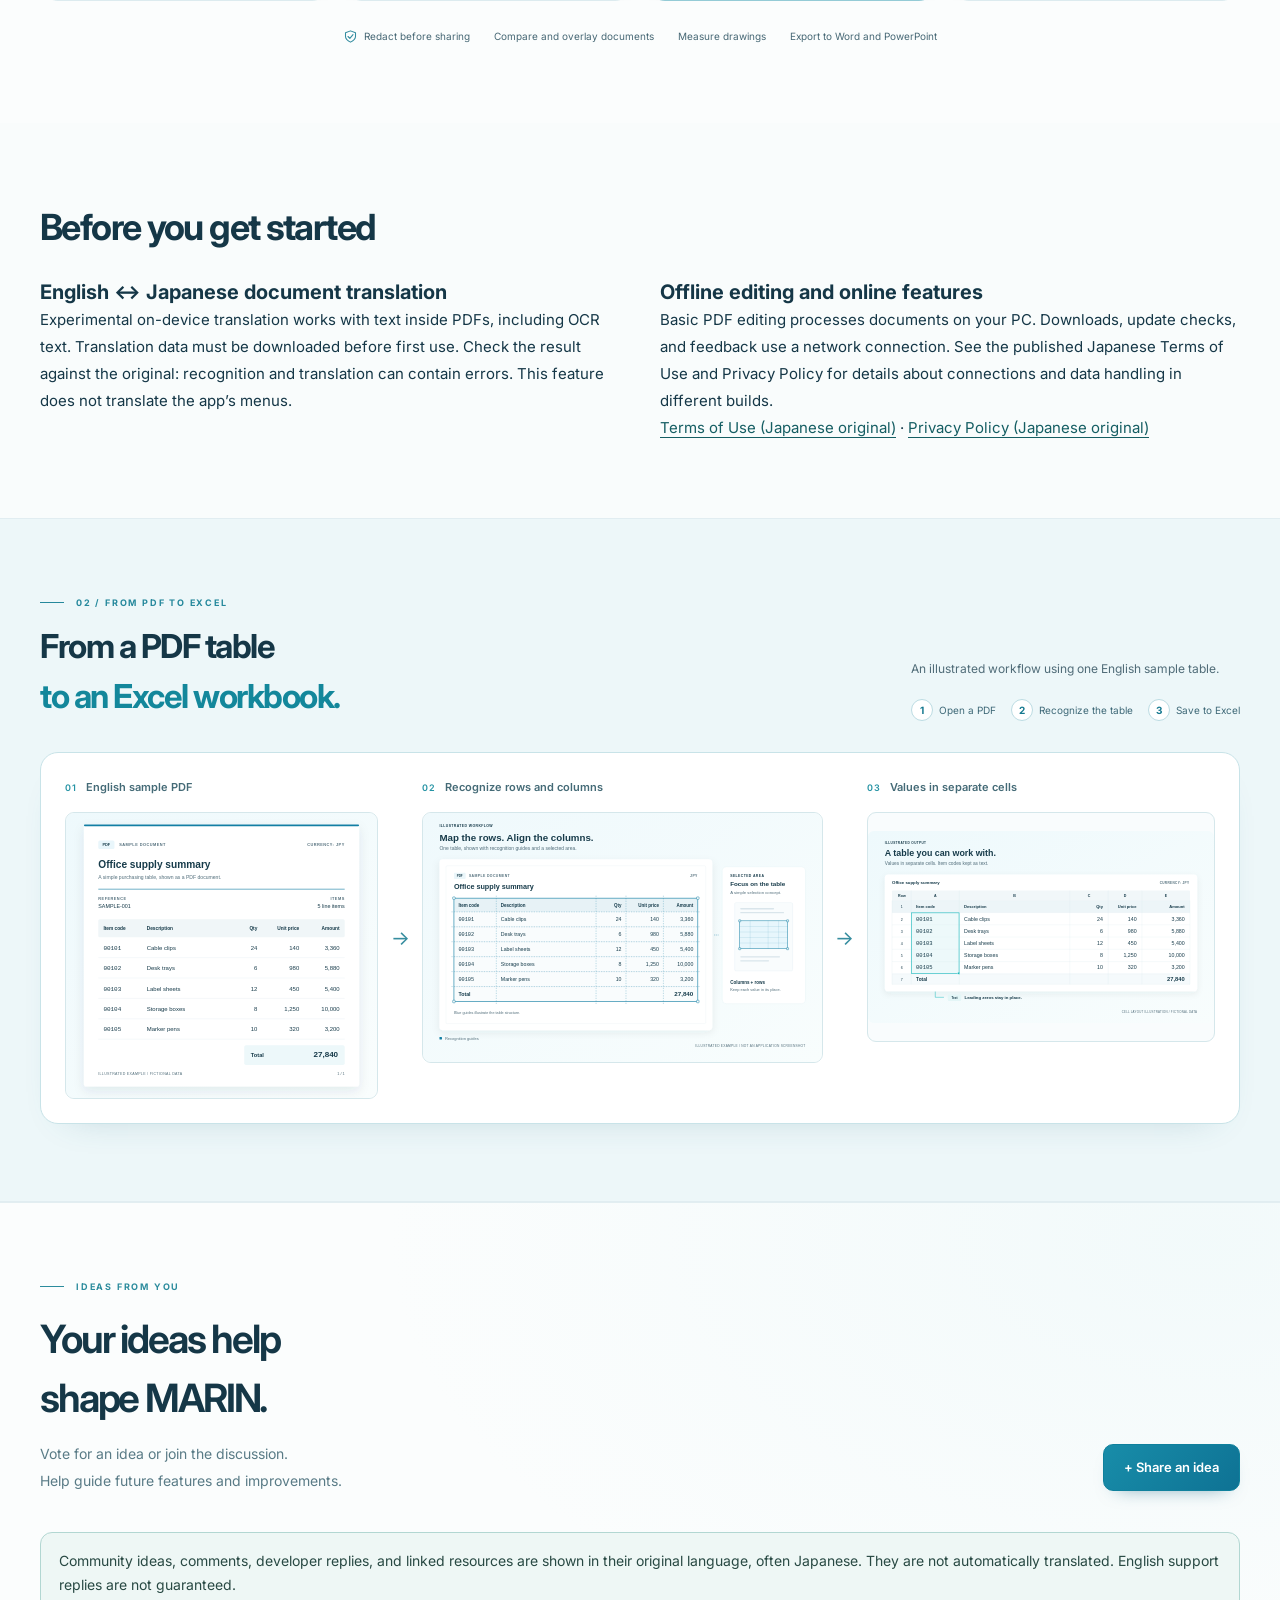
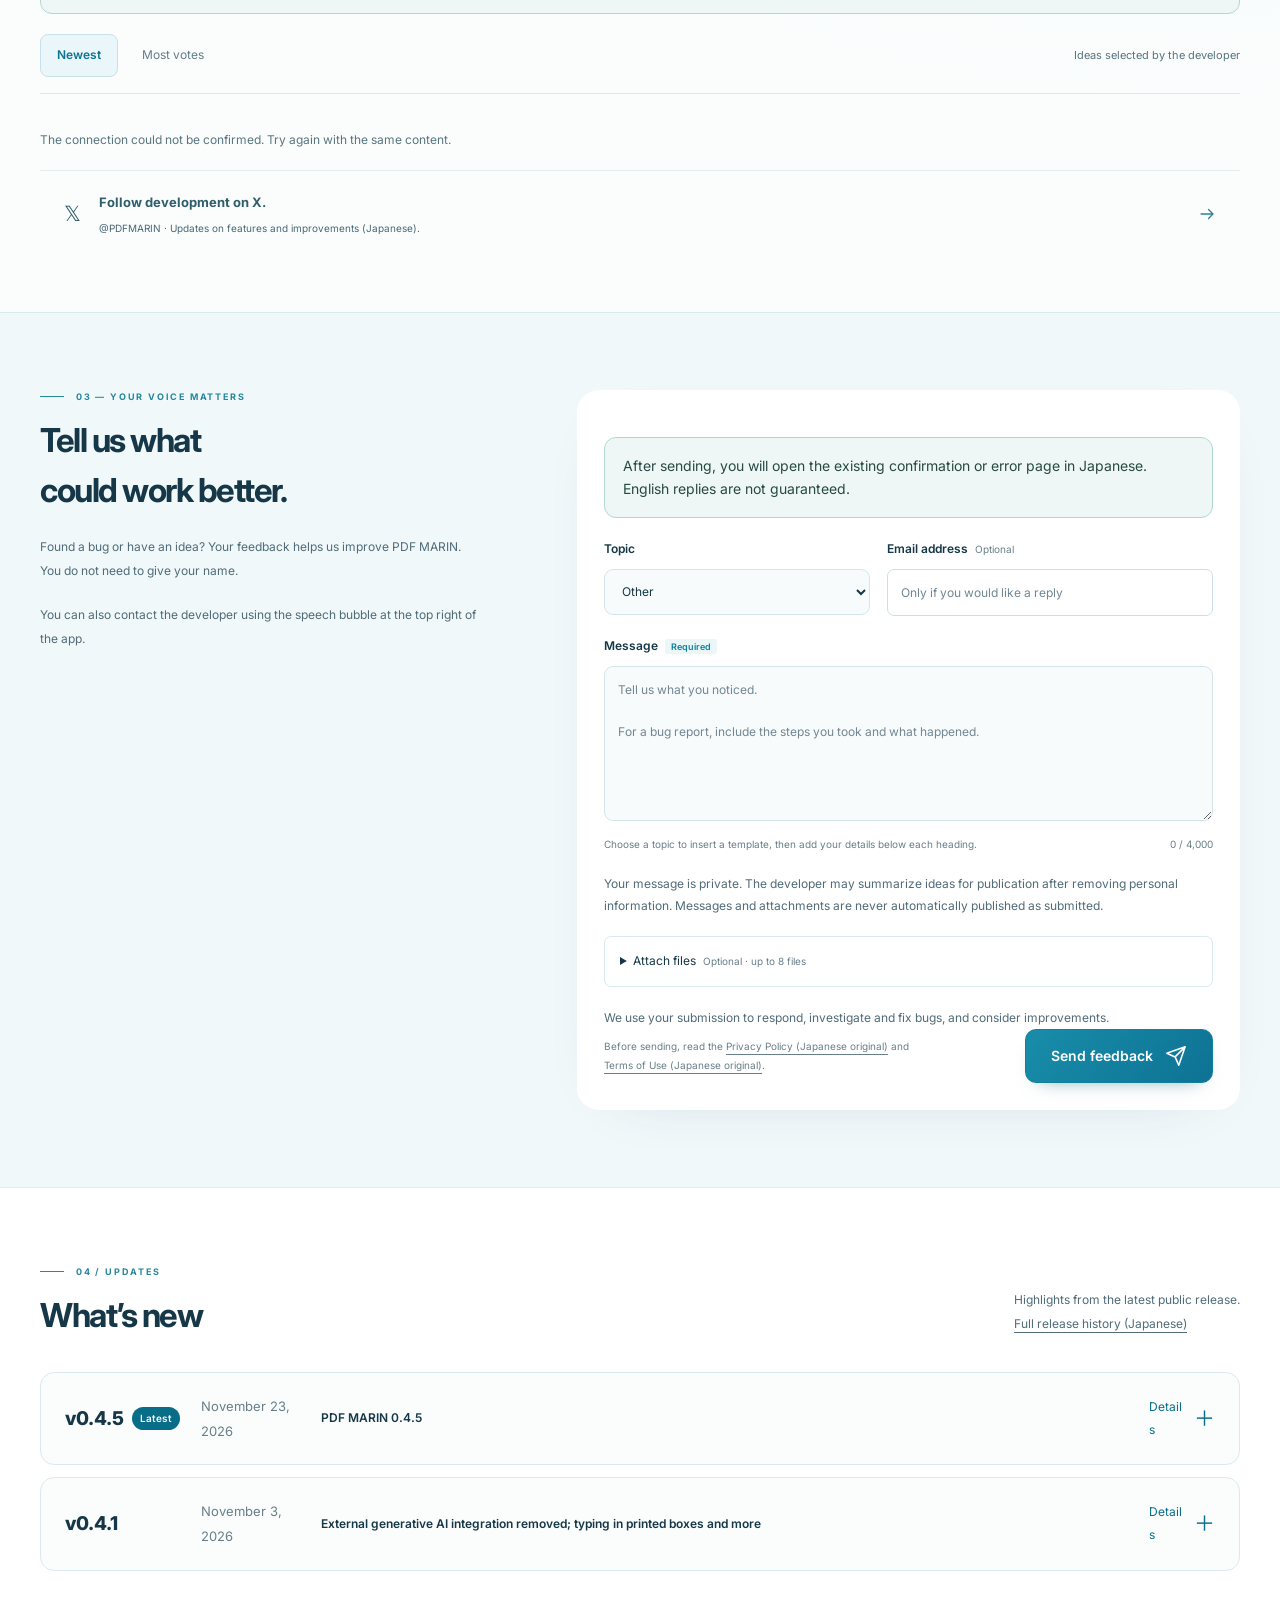
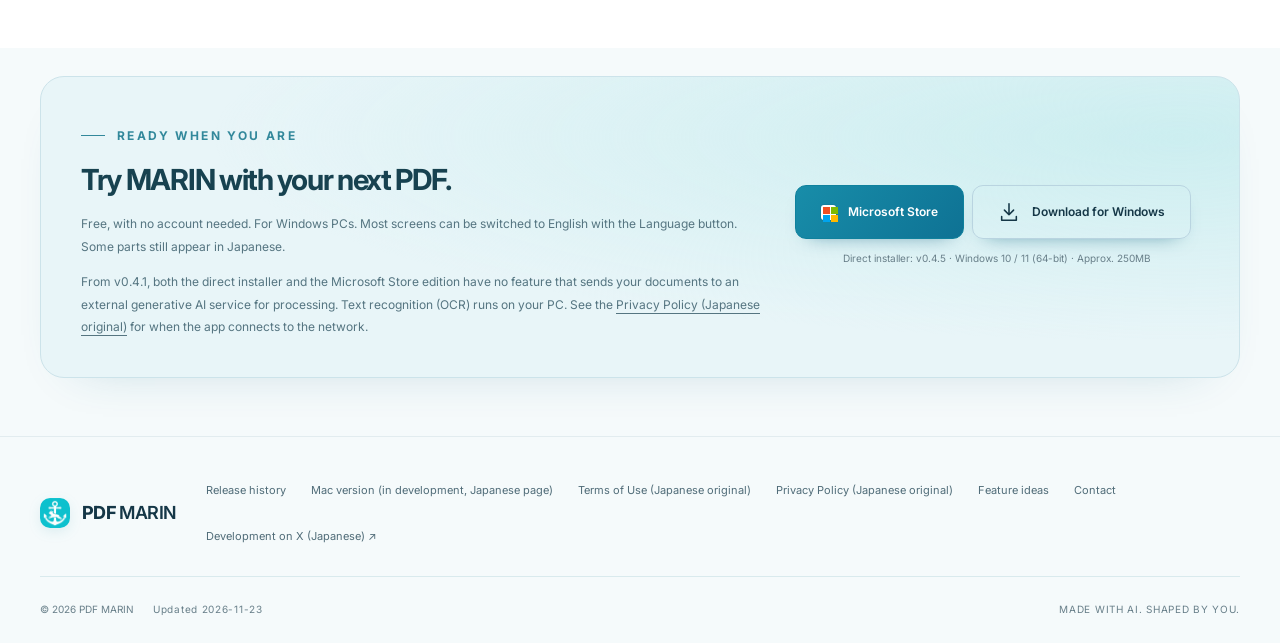
==== commit de89dd57: "英語版とMac紹介ページをスマホで読みやすく操作しやすく改善" ====
--- a/en/index.html
+++ b/en/index.html
@@ -14,23 +14,31 @@
 <script type="application/ld+json">{"@context":"https://schema.org","@type":"WebSite","name":"PDF MARIN","alternateName":"PDFマリン","url":"https://pdf-marin.github.io/en/","inLanguage":"en"}</script>
 <script type="application/ld+json">{"@context":"https://schema.org","@type":"SoftwareApplication","name":"PDF MARIN","applicationCategory":"BusinessApplication","operatingSystem":"Windows 10, Windows 11","softwareVersion":"0.4.5","description":"Free Windows PDF editor. Organize pages, annotate, redact, compress, and export PDFs. Basic editing works offline. Most screens can be switched to English.","url":"https://pdf-marin.github.io/en/","downloadUrl":"https://github.com/pdf-marin/pdf-marin.github.io/releases/download/v0.4.5/PDF-MARIN-Setup-0.4.5.exe","installUrl":"https://github.com/pdf-marin/pdf-marin.github.io/releases/download/v0.4.5/PDF-MARIN-Setup-0.4.5.exe","image":"https://pdf-marin.github.io/assets/en/ogp-english.png","inLanguage":["ja","en"],"isAccessibleForFree":true,"offers":{"@type":"Offer","price":"0","priceCurrency":"JPY"},"featureList":["Merge, split, and reorder pages","Annotate PDFs","Redact text and images","Compress PDFs","Straighten scanned pages","Export tables to Excel","Compare and overlay documents","Measure drawings"]}</script>
 <script defer src="https://cloud.umami.is/script.js" data-website-id="ff3cd968-cb06-4c96-aae5-15c2af2b2469"></script>
-<script defer src="../assets/site-en.js?v=20261029-download-copy"></script>
+<script defer src="../assets/site-en.js?v=20261126-mobile"></script>
+<script defer src="../assets/release-history.js?v=20261126-motion"></script>
 <link rel="stylesheet" href="../assets/refinement.css?v=20261015-public01">
 <script defer src="../assets/refinement.js?v=20261015-public01"></script>
 <link rel="alternate" hreflang="ja" href="https://pdf-marin.github.io/"><link rel="alternate" hreflang="en" href="https://pdf-marin.github.io/en/"><link rel="alternate" hreflang="x-default" href="https://pdf-marin.github.io/"><meta property="og:locale" content="en_US"><link rel="stylesheet" href="../assets/languages.css">
+<link rel="stylesheet" href="../assets/motion.css?v=20261126-motion">
+<link rel="stylesheet" href="../assets/en-mobile.css?v=20261126-mobile">
+<link rel="stylesheet" href="../assets/en-workflow.css?v=20261126-mobile">
+<script defer src="../assets/en-workflow.js?v=20261126-mobile"></script>
 </head>
 <body class="support-one refined">
 <svg xmlns="http://www.w3.org/2000/svg" width="0" height="0" style="position:absolute;overflow:hidden" aria-hidden="true"><defs><symbol id="i-arrow" viewBox="0 0 24 24"><path d="M4 12h16m-6-6 6 6-6 6"/></symbol><symbol id="i-down" viewBox="0 0 24 24"><path d="M12 3v12m-5-5 5 5 5-5M4 17v4h16v-4"/></symbol><symbol id="i-check" viewBox="0 0 24 24"><path d="m5 12 4 4L19 6"/></symbol><symbol id="i-shield" viewBox="0 0 24 24"><path d="m12 3 8 3v6c0 5-8 9-8 9s-8-4-8-9V6Z"/><path d="m8 12 3 3 5-6"/></symbol><symbol id="i-offline" viewBox="0 0 24 24"><rect x="3" y="4" width="18" height="13" rx="2"/><path d="M8 21h8m-4-4v4m-5-9 3 3 7-7"/></symbol><symbol id="i-user" viewBox="0 0 24 24"><circle cx="12" cy="7" r="4"/><path d="M4 21v-3a8 8 0 0 1 16 0v3m-3-8 2 2 4-4"/></symbol><symbol id="i-spark" viewBox="0 0 24 24"><path d="m12 3 2.5 6.5L21 12l-6.5 2.5L12 21l-2.5-6.5L3 12l6.5-2.5Z"/></symbol><symbol id="i-pages" viewBox="0 0 24 24"><rect x="4" y="7" width="12" height="14" rx="2"/><path d="M8 7V3h12v14h-4m-9-5h6m-6 4h6"/></symbol><symbol id="i-edit" viewBox="0 0 24 24"><path d="m15 4 5 5M4 20l5-1L21 7a3.5 3.5 0 0 0-5-5L4 14Zm8 6h9"/></symbol><symbol id="i-redact" viewBox="0 0 24 24"><path d="M4 5h16M4 9h11"/><rect x="3" y="13" width="18" height="7" rx="1"/><path d="m6 16 1 1m4-1 1 1m4-1 1 1"/></symbol><symbol id="i-convert" viewBox="0 0 24 24"><path d="M3 9V6h16m-4-4 4 4-4 4M21 15v3H5m4-4-4 4 4 4"/></symbol><symbol id="i-ruler" viewBox="0 0 24 24"><path d="m3 16 13-13 5 5L8 21Z"/><path d="m7 12 2 2m2-6 2 2m2-6 2 2"/></symbol><symbol id="i-zoom" viewBox="0 0 24 24"><path d="M9 3H3v6m12-6h6v6M3 15v6h6m12-6v6h-6"/></symbol><symbol id="i-play" viewBox="0 0 24 24"><path d="m9 5 11 7-11 7Z"/></symbol><symbol id="i-upload" viewBox="0 0 24 24"><path d="M12 16V3m-5 5 5-5 5 5M4 17v4h16v-4"/></symbol><symbol id="i-info" viewBox="0 0 24 24"><circle cx="12" cy="12" r="9"/><path d="M12 11v6m0-10v.1"/></symbol><symbol id="i-heart" viewBox="0 0 24 24"><path d="M20.8 4.6a5.5 5.5 0 0 0-7.8 0L12 5.7l-1-1.1a5.5 5.5 0 0 0-7.8 7.8L12 21l8.8-8.6a5.5 5.5 0 0 0 0-7.8Z"/></symbol><symbol id="i-coffee" viewBox="0 0 24 24"><path d="M3 8h13v6a5 5 0 0 1-5 5H8a5 5 0 0 1-5-5Z"/><path d="M16 10h2a3 3 0 0 1 0 6h-3M4 22h15M7 5V2m5 3V2"/></symbol><symbol id="i-send" viewBox="0 0 24 24"><path d="m22 2-7 20-4-9-9-4Zm0 0L11 13"/></symbol><symbol id="i-close" viewBox="0 0 24 24"><path d="m6 6 12 12M6 18 18 6"/></symbol><symbol id="i-menu" viewBox="0 0 24 24"><path d="M4 6h16M4 12h16M4 18h16"/></symbol><symbol id="i-window" viewBox="0 0 24 24"><rect x="3" y="3" width="18" height="18" rx="2"/><path d="M3 8h18m-8 0v13"/></symbol><symbol id="i-folder" viewBox="0 0 24 24"><path d="M3 7V4h6l3 3h9v13H3Z"/></symbol><symbol id="i-globe" viewBox="0 0 24 24"><circle cx="12" cy="12" r="9"/><ellipse cx="12" cy="12" rx="4" ry="9"/><path d="M3 12h18"/></symbol><symbol id="i-store" viewBox="0 0 24 24"><path d="M5 8h14l1 13H4Z"/><path d="M9 8V6a3 3 0 0 1 6 0v2"/><path d="M8 13h3v3H8zm5 0h3v3h-3z"/></symbol><symbol id="i-table" viewBox="0 0 24 24"><rect x="3" y="3" width="18" height="18" rx="2"/><path d="M3 9h18M3 15h18M10 3v18"/></symbol><symbol id="i-tune" viewBox="0 0 24 24"><path d="M4 6h16M4 12h16M4 18h16"/><circle cx="9" cy="6" r="2"/><circle cx="16" cy="12" r="2"/><circle cx="7" cy="18" r="2"/></symbol></defs></svg>
 <a href="#main" class="skip-link">Skip to main content</a>
-<header class="site-header"><div class="wrap header-inner"><a class="brand" href="./" aria-label="PDF MARIN home"><img src="../assets/icon-256.png" width="38" height="38" alt=""><span>PDF <span>MARIN</span></span></a><button class="menu-toggle" type="button" aria-label="Open menu" aria-expanded="false" aria-controls="navigation"><svg class="icon" aria-hidden="true"><use href="#i-menu"/></svg></button><nav class="nav" id="navigation" aria-label="Main navigation"><a href="#features">Features</a><a href="#public-ideas">Feature ideas</a><a href="#updates">Updates</a><a href="../mac.html" hreflang="ja" aria-label="Mac version (in development, Japanese page)" title="Mac version in development — Japanese page">Mac (Japanese)</a><a class="btn small" href="#download">Download <svg class="icon" aria-hidden="true"><use href="#i-down"/></svg></a></nav></div></header>
-<nav class="language-switch" aria-label="Language"><a href="../" lang="ja" hreflang="ja">日本語</a><span aria-current="page" lang="en">English</span></nav>
+<header class="site-header"><div class="wrap header-inner">
+<a class="brand" href="./" aria-label="PDF MARIN home"><img src="../assets/icon-128-lossless.webp" width="38" height="38" alt=""><span>PDF <span>MARIN</span></span></a>
+<div class="header-actions"><nav class="language-switch" aria-label="Page language (English selected)"><a href="../" lang="ja" hreflang="ja" aria-label="日本語のページへ">日本語</a><span aria-current="page" lang="en">English</span></nav><button class="menu-toggle" type="button" aria-label="Open menu" aria-expanded="false" aria-controls="navigation"><svg class="icon" aria-hidden="true"><use href="#i-menu"/></svg></button></div>
+<nav class="nav" id="navigation" aria-label="Main navigation"><a href="#features">Features</a><a href="#public-ideas">Feature ideas</a><a href="#updates">Updates</a><a href="../mac.html" hreflang="ja" aria-label="Mac version (in development, Japanese page)" title="Mac version in development — Japanese page">Mac (Japanese)</a><a class="btn small" href="#download">Download <svg class="icon" aria-hidden="true"><use href="#i-down"/></svg></a></nav>
+</div></header>
 <main id="main">
 <section class="refined-hero" aria-labelledby="hero-title"><div class="wrap">
 <div class="hero-split"><div class="hero-copy">
 <a class="release-pill" href="#updates"><span class="status-dot"></span><span><span data-version>v0.4.5</span> is available</span><svg class="icon" aria-hidden="true"><use href="#i-arrow"/></svg></a>
 <p class="product-label">Make everyday PDF work easier.</p>
 <h1 id="hero-title">Make more of<br><span>your PDFs.</span></h1>
-<p class="hero-lead">Organize pages. Add notes. Redact sensitive details.<br>Your everyday PDF tools, together in one free app.</p>
+<p class="hero-lead">Organize pages. Add notes. Redact sensitive details. <br>Your everyday PDF tools, together in one free app.</p>
 <ul class="hero-assurance"><li><svg class="icon" aria-hidden="true"><use href="#i-check"/></svg>Free to use</li><li><svg class="icon" aria-hidden="true"><use href="#i-check"/></svg>No account needed</li><li><svg class="icon" aria-hidden="true"><use href="#i-check"/></svg>No ads</li></ul>
 <aside class="language-notice" aria-label="App language"><strong>The app can be shown in English.</strong> Use the Language button at the top right of the app to switch most screens to English. Some parts still appear in Japanese.</aside><div class="hero-actions"><a data-store-link data-umami-event="store-open" class="btn store-primary" href="https://apps.microsoft.com/detail/9PM25X8RGJFT" target="_blank" rel="noopener noreferrer"><span class="microsoft-mark" aria-hidden="true"><i></i><i></i><i></i><i></i></span><span>Microsoft Store</span></a><a data-download data-web-download data-umami-event="installer-download" data-umami-event-version="0.4.5" class="btn direct-download" href="https://github.com/pdf-marin/pdf-marin.github.io/releases/download/v0.4.5/PDF-MARIN-Setup-0.4.5.exe"><svg class="icon" aria-hidden="true"><use href="#i-down"/></svg><span>Download for Windows</span></a></div>
 <div class="hero-meta"><span>Windows 10 / 11 (64-bit)</span><span data-size>About 250 MB</span></div><p class="hero-version">Direct installer: v0.4.5. Microsoft Store edition: v0.4.5.</p>
@@ -91,5 +99,5 @@
 
 <section class="download-section" id="download"><div class="wrap"><div class="download-panel"><div><p class="eyebrow">READY WHEN YOU ARE</p><h2>Try MARIN with your next PDF.</h2><p>Free, with no account needed. For Windows PCs. Most screens can be switched to English with the Language button. Some parts still appear in Japanese.</p><p>From v0.4.1, both the direct installer and the Microsoft Store edition have no feature that sends your documents to an external generative AI service for processing. Text recognition (OCR) runs on your PC. See the <a href="../privacy.html" hreflang="ja">Privacy Policy (Japanese original)</a> for when the app connects to the network.</p></div><div class="download-actions"><a data-store-link data-umami-event="store-open" class="btn store-primary" href="https://apps.microsoft.com/detail/9PM25X8RGJFT" target="_blank" rel="noopener noreferrer"><span class="microsoft-mark" aria-hidden="true"><i></i><i></i><i></i><i></i></span>Microsoft Store</a><a data-download data-web-download data-umami-event="installer-download" data-umami-event-version="0.4.5" class="btn secondary" href="https://github.com/pdf-marin/pdf-marin.github.io/releases/download/v0.4.5/PDF-MARIN-Setup-0.4.5.exe"><svg class="icon" aria-hidden="true"><use href="#i-down"/></svg>Download for Windows</a><small>Direct installer: <span data-version>v0.4.5</span> · Windows 10 / 11 (64-bit) · <span data-size>About 250 MB</span></small></div></div></div></section>
 </main>
-<footer class="site-footer"><div class="wrap"><div class="footer-main"><a class="brand" href="./" aria-label="PDF MARIN home"><img src="../assets/icon-256.png" width="36" height="36" alt=""><span>PDF <span>MARIN</span></span></a><nav class="footer-links" aria-label="Footer navigation"><a href="#updates">Release history</a><a href="../mac.html" hreflang="ja">Mac version (in development, Japanese page)</a><a href="../terms.html" hreflang="ja">Terms of Use (Japanese original)</a><a href="../privacy.html" hreflang="ja">Privacy Policy (Japanese original)</a><a href="#public-ideas">Feature ideas</a><a href="#report">Contact</a><a href="https://x.com/PDFMARIN" target="_blank" rel="noopener noreferrer">Development on X (Japanese) ↗</a></nav></div><div class="footer-bottom"><span>© 2026 PDF MARIN <span style="margin-left:16px">Updated <time id="siteupdated" datetime="2026-11-23">2026-11-23</time></span></span><span>MADE WITH AI. SHAPED BY YOU.</span></div></div></footer>
+<footer class="site-footer"><div class="wrap"><div class="footer-main"><a class="brand" href="./" aria-label="PDF MARIN home"><img src="../assets/icon-128-lossless.webp" width="36" height="36" alt=""><span>PDF <span>MARIN</span></span></a><nav class="footer-links" aria-label="Footer navigation"><a href="#updates">Release history</a><a href="../mac.html" hreflang="ja">Mac version (in development, Japanese page)</a><a href="../terms.html" hreflang="ja">Terms of Use (Japanese original)</a><a href="../privacy.html" hreflang="ja">Privacy Policy (Japanese original)</a><a href="#public-ideas">Feature ideas</a><a href="#report">Contact</a><a href="https://x.com/PDFMARIN" target="_blank" rel="noopener noreferrer">Development on X (Japanese) ↗</a></nav></div><div class="footer-bottom"><span>© 2026 PDF MARIN <span style="margin-left:16px">Updated <time id="siteupdated" datetime="2026-11-23">2026-11-23</time></span></span><span>MADE WITH AI. SHAPED BY YOU.</span></div></div></footer>
 </body></html>
--- a/assets/motion.css
+++ b/assets/motion.css
@@ -0,0 +1,79 @@
+/* Feature cards are descriptions. Only the links inside them should react. */
+.refined .feature-card:hover {
+  transform: none;
+  border-color: #dcebef;
+  background: linear-gradient(140deg, white, #f4fafb);
+  box-shadow: 0 12px 35px -30px #22556c50;
+}
+
+.refined .featured-purpose:hover {
+  border-color: #94cbd6;
+  background: linear-gradient(145deg, #fff, #edf9fa);
+}
+
+/* Keep legacy hover lifts off touch screens and outside motion preferences. */
+.refined :is(.nav .btn, .hero-actions .btn, .download-actions .btn,
+             .hero-support-card .support-button, button.demo-trigger):hover {
+  transform: var(--marin-hover-motion, none);
+}
+
+@media (prefers-reduced-motion: no-preference) {
+  .refined {
+    --marin-settle: cubic-bezier(.2, .8, .2, 1);
+  }
+
+  .refined :is(.nav .btn, .hero-actions .btn, .download-actions .btn,
+               .hero-support-card .support-button, button.demo-trigger) {
+    transition: transform 150ms var(--marin-settle), background-color 120ms,
+                border-color 120ms, box-shadow 150ms;
+  }
+
+  .refined :is(.nav .btn, .hero-actions .btn, .download-actions .btn,
+               .hero-support-card .support-button, button.demo-trigger):active {
+    transform: translateY(1px);
+    transition-duration: 55ms;
+  }
+
+  /* The native disclosure opens immediately, even for multi-screen notes. */
+  .refined .release-toggle > span,
+  .refined .release-archive > summary > span:last-child {
+    transition: transform 160ms var(--marin-settle);
+  }
+
+  .refined .refinement-dialog[open] {
+    animation: marin-panel-in 180ms var(--marin-settle);
+  }
+}
+
+/* A touchscreen laptop can report both a fine pointer and a coarse pointer. */
+@media (prefers-reduced-motion: no-preference) and (hover: hover) and (pointer: fine) and (not (any-pointer: coarse)) {
+  .refined {
+    --marin-hover-motion: translateY(-1px);
+  }
+}
+
+@media (max-width: 600px) {
+  .refined.js-enabled .nav.is-open {
+    max-height: calc(100vh - 69px);
+    max-height: calc(100dvh - 69px);
+    overflow-y: auto;
+    overscroll-behavior-y: contain;
+  }
+}
+
+@media (max-width: 600px) and (prefers-reduced-motion: no-preference) {
+  .refined.js-enabled .nav.is-open {
+    animation: marin-panel-in 140ms var(--marin-settle);
+  }
+}
+
+@keyframes marin-panel-in {
+  from { opacity: .75; transform: translateY(-4px); }
+  to { opacity: 1; transform: none; }
+}
+
+@media (prefers-reduced-motion: reduce) {
+  .refined .btn:hover {
+    transform: none;
+  }
+}
--- a/assets/en-mobile.css
+++ b/assets/en-mobile.css
@@ -0,0 +1,131 @@
+/* English landing-page interactions. Keep these overrides out of Japanese pages. */
+html[lang="en"] .header-inner { gap: 22px; }
+html[lang="en"] .brand { flex-shrink: 0; }
+html[lang="en"] .header-actions {
+  display: flex;
+  align-items: center;
+  gap: 10px;
+  order: 2;
+}
+html[lang="en"] .nav { order: 1; gap: 16px; }
+/* The unenhanced document retains its natural language-then-navigation order. */
+html[lang="en"] body:not(.en-nav-ready) .header-actions { order: 1; }
+html[lang="en"] body:not(.en-nav-ready) .nav { order: 2; }
+html[lang="en"] .nav > a { min-height: 44px; display: inline-flex; align-items: center; }
+html[lang="en"] .language-switch {
+  margin: 0;
+  padding: 3px;
+  gap: 0;
+  flex-wrap: nowrap;
+  border: 1px solid #c9dfe3;
+  border-radius: 12px;
+  background: #fff;
+  font-size: 12px;
+}
+html[lang="en"] .language-switch > * {
+  display: inline-flex;
+  align-items: center;
+  justify-content: center;
+  min-height: 44px;
+  padding: 0 10px;
+  border-radius: 8px;
+  white-space: nowrap;
+}
+html[lang="en"] .language-switch a { text-decoration: none; }
+html[lang="en"] .language-switch a:hover { background: #edf7f9; }
+html[lang="en"] .language-switch [aria-current] { background: #e8f4f3; color: #155e63; }
+html[lang="en"] .menu-toggle[aria-expanded="true"] { background: #e8f4f3; border-color: #76b3ba; }
+html[lang="en"] :is(.language-switch a, .menu-toggle, #copylink):active { background: #dceeee; }
+html[lang="en"] #copylink { min-height: 44px; padding: 8px; font: inherit; font-weight: 600; }
+html[lang="en"] #copylink:disabled { cursor: wait; opacity: .65; }
+html[lang="en"] :is(main, section)[id] { scroll-margin-top: 20px; }
+
+/* The translated header needs a disclosure before its labels become cramped. */
+@media (max-width: 960px) {
+  html[lang="en"] .header-inner { height: auto; min-height: 76px; gap: 12px; flex-wrap: wrap; }
+  html[lang="en"] .header-actions { order: 1; margin-left: auto; gap: 8px; }
+  html[lang="en"] .menu-toggle { flex: 0 0 44px; }
+  html[lang="en"] .en-nav-ready .menu-toggle { display: inline-flex; }
+  html[lang="en"] .en-nav-ready .nav {
+    display: none;
+    position: absolute;
+    top: 100%;
+    left: 0;
+    right: 0;
+    padding: 12px max(18px, calc((100vw - 1230px) / 2));
+    background: #f8fcfe;
+    border-bottom: 1px solid #c9dfe3;
+    box-shadow: 0 16px 24px -20px #245a7055;
+    align-items: stretch;
+    gap: 4px;
+    max-height: calc(100vh - 76px);
+    max-height: calc(100dvh - 76px);
+    overflow-y: auto;
+    overscroll-behavior-y: contain;
+  }
+  html[lang="en"] .en-nav-ready .nav.is-open { display: flex; flex-direction: column; }
+  /* Outrank the shared 69px motion rule; measured height includes the border. */
+  html[lang="en"] .refined.en-nav-ready .nav.is-open {
+    max-height: calc(100vh - var(--en-header-height, 77px));
+    max-height: calc(100dvh - var(--en-header-height, 77px));
+  }
+  html[lang="en"] .nav > a:not(.btn) { min-height: 48px; padding: 10px 12px; font-size: 14px; border-radius: 8px; }
+  html[lang="en"] .nav > a:not(.btn):hover { background: #e8f4f3; }
+  html[lang="en"] .nav .btn { margin-top: 6px; justify-content: center; font-size: 14px; }
+  /* Loading errors or disabled scripts still leave every navigation link available. */
+  html[lang="en"] body:not(.en-nav-ready) .menu-toggle { display: none; }
+  html[lang="en"] body:not(.en-nav-ready) .header-inner { padding-block: 10px; }
+  html[lang="en"] body:not(.en-nav-ready) .nav {
+    display: flex;
+    position: static;
+    order: 3;
+    flex-direction: row;
+    flex-wrap: wrap;
+    width: 100%;
+    padding: 0;
+    gap: 4px 10px;
+    background: transparent;
+    box-shadow: none;
+    border: 0;
+  }
+}
+
+@media (max-width: 760px) {
+  html[lang="en"] .refined .hero-lead { font-size: 15px; line-height: 1.8; }
+  html[lang="en"] .refined :is(.hero-actions .btn, .download-actions .btn) { font-size: 15px; min-height: 52px; }
+  html[lang="en"] .refined .release-pill { font-size: 12px; min-height: 44px; }
+  html[lang="en"] .refined :is(.product-label, .hero-assurance, .hero-meta, .hero-version) { font-size: 12px; }
+  html[lang="en"] .refined :is(.section-desc, .feature-card > p, .feature-card ul, .download-panel p) { font-size: 14px; line-height: 1.8; }
+  html[lang="en"] .refined :is(.card-link, .footer-links a, .updates-all, .text-link) { min-height: 44px; display: inline-flex; align-items: center; }
+  html[lang="en"] .refined .footer-links { gap: 4px 20px; }
+  html[lang="en"] .refined :is(input:not([type="checkbox"]):not([type="radio"]):not([type="file"]), select, textarea) { font-size: 16px; }
+  html[lang="en"] .refined :is(input[type="email"], input[type="text"], select) { min-height: 48px; }
+  html[lang="en"] .refined :is(.ideas-sort button, .idea-vote-controls button, .public-refresh, .poll-change, .poll-vote) { min-height: 44px; font-size: 13px; }
+  html[lang="en"] .refined :is(.idea-compose > summary, .idea-comment-compose > summary, .poll-privacy > summary, .attachment-details > summary, .release-archive > summary) { min-height: 44px; padding-block: 10px; }
+  /* Community components have ID-scoped styles, including content loaded later. */
+  html[lang="en"] #public-ideas :is(input[type="text"], input[type="email"], textarea, select) { font-size: 16px; }
+  html[lang="en"] #public-ideas :is(.ideas-sort button, .idea-actions > button, .public-comment-form > .btn, .public-refresh, .poll-card .poll-change, .poll-card .poll-vote) { min-height: 44px; font-size: 13px; }
+  html[lang="en"] #public-ideas :is(.idea-comment-compose > summary, .poll-card .poll-privacy > summary) { min-height: 44px; padding-block: 10px; }
+}
+
+@media (max-width: 600px) {
+  html[lang="en"] .refined .feature-grid { grid-template-columns: 1fr; gap: 14px; }
+  html[lang="en"] .refined .feature-card { padding: 24px; }
+  html[lang="en"] .refined .feature-card h3 { font-size: 21px; margin-top: 16px; }
+  html[lang="en"] .refined .feature-card ul { margin-top: 18px; padding-top: 16px; }
+  html[lang="en"] .refined .feature-card .card-link { font-size: 14px; }
+  html[lang="en"] .refined .hero-lead br { display: none; }
+  html[lang="en"] .refined .showcase-note { margin-right: auto; }
+  html[lang="en"] .language-details p { font-size: 14px; }
+}
+
+@media (max-width: 480px) {
+  html[lang="en"] .language-switch [aria-current] { display: none; }
+  html[lang="en"] .language-switch { padding: 0; }
+  html[lang="en"] .language-switch a { font-size: 13px; }
+}
+
+@media (forced-colors: active) {
+  html[lang="en"] .language-switch [aria-current] { border: 1px solid Highlight; }
+  html[lang="en"] .menu-toggle[aria-expanded="true"] { border-color: Highlight; }
+}
--- a/assets/en-workflow.css
+++ b/assets/en-workflow.css
@@ -0,0 +1,152 @@
+/* Mobile-only enhancement. Without JavaScript the original three figures remain. */
+@media (max-width: 760px) {
+  html[lang="en"] #excel-demo.excel-workflow-ready .section-head {
+    display: block;
+  }
+  html[lang="en"] #excel-demo.excel-workflow-ready .excel-steps {
+    display: grid;
+    grid-template-columns: repeat(3, minmax(0, 1fr));
+    align-items: stretch;
+    gap: 6px;
+    margin: 18px 0 0;
+    padding: 0;
+    list-style: none;
+  }
+  html[lang="en"] #excel-demo.excel-workflow-ready .excel-steps > li {
+    display: flex;
+    min-width: 0;
+    margin: 0;
+    padding: 0;
+  }
+  html[lang="en"] #excel-demo .excel-workflow-tab {
+    display: flex;
+    flex: 1;
+    flex-direction: column;
+    align-items: center;
+    justify-content: center;
+    gap: 6px;
+    min-width: 0;
+    min-height: 84px;
+    width: 100%;
+    margin: 0;
+    padding: 10px 5px;
+    border: 1px solid #c5dde3;
+    border-radius: 10px;
+    background: #fff;
+    color: #375f6e;
+    font: 600 12px/1.5 Inter, system-ui, sans-serif;
+    text-align: center;
+    overflow-wrap: anywhere;
+    cursor: pointer;
+    touch-action: manipulation;
+  }
+  html[lang="en"] #excel-demo .excel-workflow-tab > b {
+    display: grid;
+    place-items: center;
+    flex: 0 0 24px;
+    width: 24px;
+    height: 24px;
+    margin: 0;
+    border-radius: 50%;
+    background: #edf6f8;
+    color: #287b90;
+    font-size: 12px;
+  }
+  html[lang="en"] #excel-demo .excel-workflow-tab[aria-selected="true"] {
+    border-color: #147b94;
+    background: #e9f6f8;
+    color: #125c71;
+    box-shadow: inset 0 -3px #147b94;
+  }
+  html[lang="en"] #excel-demo .excel-workflow-tab[aria-selected="true"] > b {
+    background: #147b94;
+    color: #fff;
+  }
+  html[lang="en"] #excel-demo .excel-workflow-tab:focus-visible {
+    outline: 3px solid #147b94;
+    outline-offset: 3px;
+  }
+  html[lang="en"] #excel-demo .excel-workflow-hint {
+    margin: 12px 0 0;
+    color: #4d6e79;
+    font-size: 12px;
+    line-height: 1.8;
+  }
+  html[lang="en"] #excel-demo.excel-workflow-ready .excel-evidence {
+    min-width: 0;
+  }
+  html[lang="en"] #excel-demo.excel-workflow-ready .excel-images {
+    display: grid;
+    grid-template-columns: minmax(0, 1fr);
+    gap: 0;
+  }
+  html[lang="en"] #excel-demo.excel-workflow-ready .excel-arrow,
+  html[lang="en"] #excel-demo.excel-workflow-ready .excel-images > figure[hidden] {
+    display: none !important;
+  }
+  html[lang="en"] #excel-demo.excel-workflow-ready .excel-images > figure {
+    min-width: 0;
+    margin: 0;
+  }
+  /* Reserve the same caption and image space for every choice. The portrait PDF
+     is the tallest original (1040 x 950); wider examples are contained, not cut. */
+  html[lang="en"] #excel-demo.excel-workflow-ready figcaption {
+    display: flex;
+    align-items: center;
+    gap: 7px;
+    min-height: 3.6em;
+    margin: 0;
+    padding: 0 2px;
+    color: #375f6e;
+    font-size: 12px;
+    line-height: 1.5;
+  }
+  html[lang="en"] #excel-demo.excel-workflow-ready figcaption > span {
+    flex-shrink: 0;
+    margin: 0;
+    font-size: 11px;
+  }
+  html[lang="en"] #excel-demo.excel-workflow-ready .excel-images figure > a {
+    display: flex;
+    align-items: center;
+    justify-content: center;
+    width: 100%;
+    min-width: 0;
+    min-height: 0;
+    aspect-ratio: 1040 / 950;
+    padding: 0;
+    background: #f8fcfd;
+  }
+  html[lang="en"] #excel-demo.excel-workflow-ready .excel-images img {
+    display: block;
+    width: 100%;
+    height: 100%;
+    max-width: 100%;
+    max-height: 100%;
+    object-fit: contain;
+    border: 0;
+    border-radius: 0;
+  }
+  html[lang="en"] #excel-demo.excel-workflow-ready .excel-images > figure:focus-visible {
+    outline: 3px solid #147b94;
+    outline-offset: 4px;
+    border-radius: 9px;
+  }
+}
+@media (max-width: 760px) and (hover: hover) and (pointer: fine) {
+  html[lang="en"] #excel-demo .excel-workflow-tab:hover {
+    border-color: #147b94;
+  }
+}
+@media (max-width: 760px) and (prefers-reduced-motion: no-preference) {
+  html[lang="en"] #excel-demo .excel-workflow-tab {
+    transition: background-color 120ms, border-color 120ms;
+  }
+}
+@media (forced-colors: active) {
+  html[lang="en"] #excel-demo .excel-workflow-tab[aria-selected="true"] {
+    border-color: Highlight;
+    outline: 2px solid Highlight;
+    outline-offset: -4px;
+  }
+}
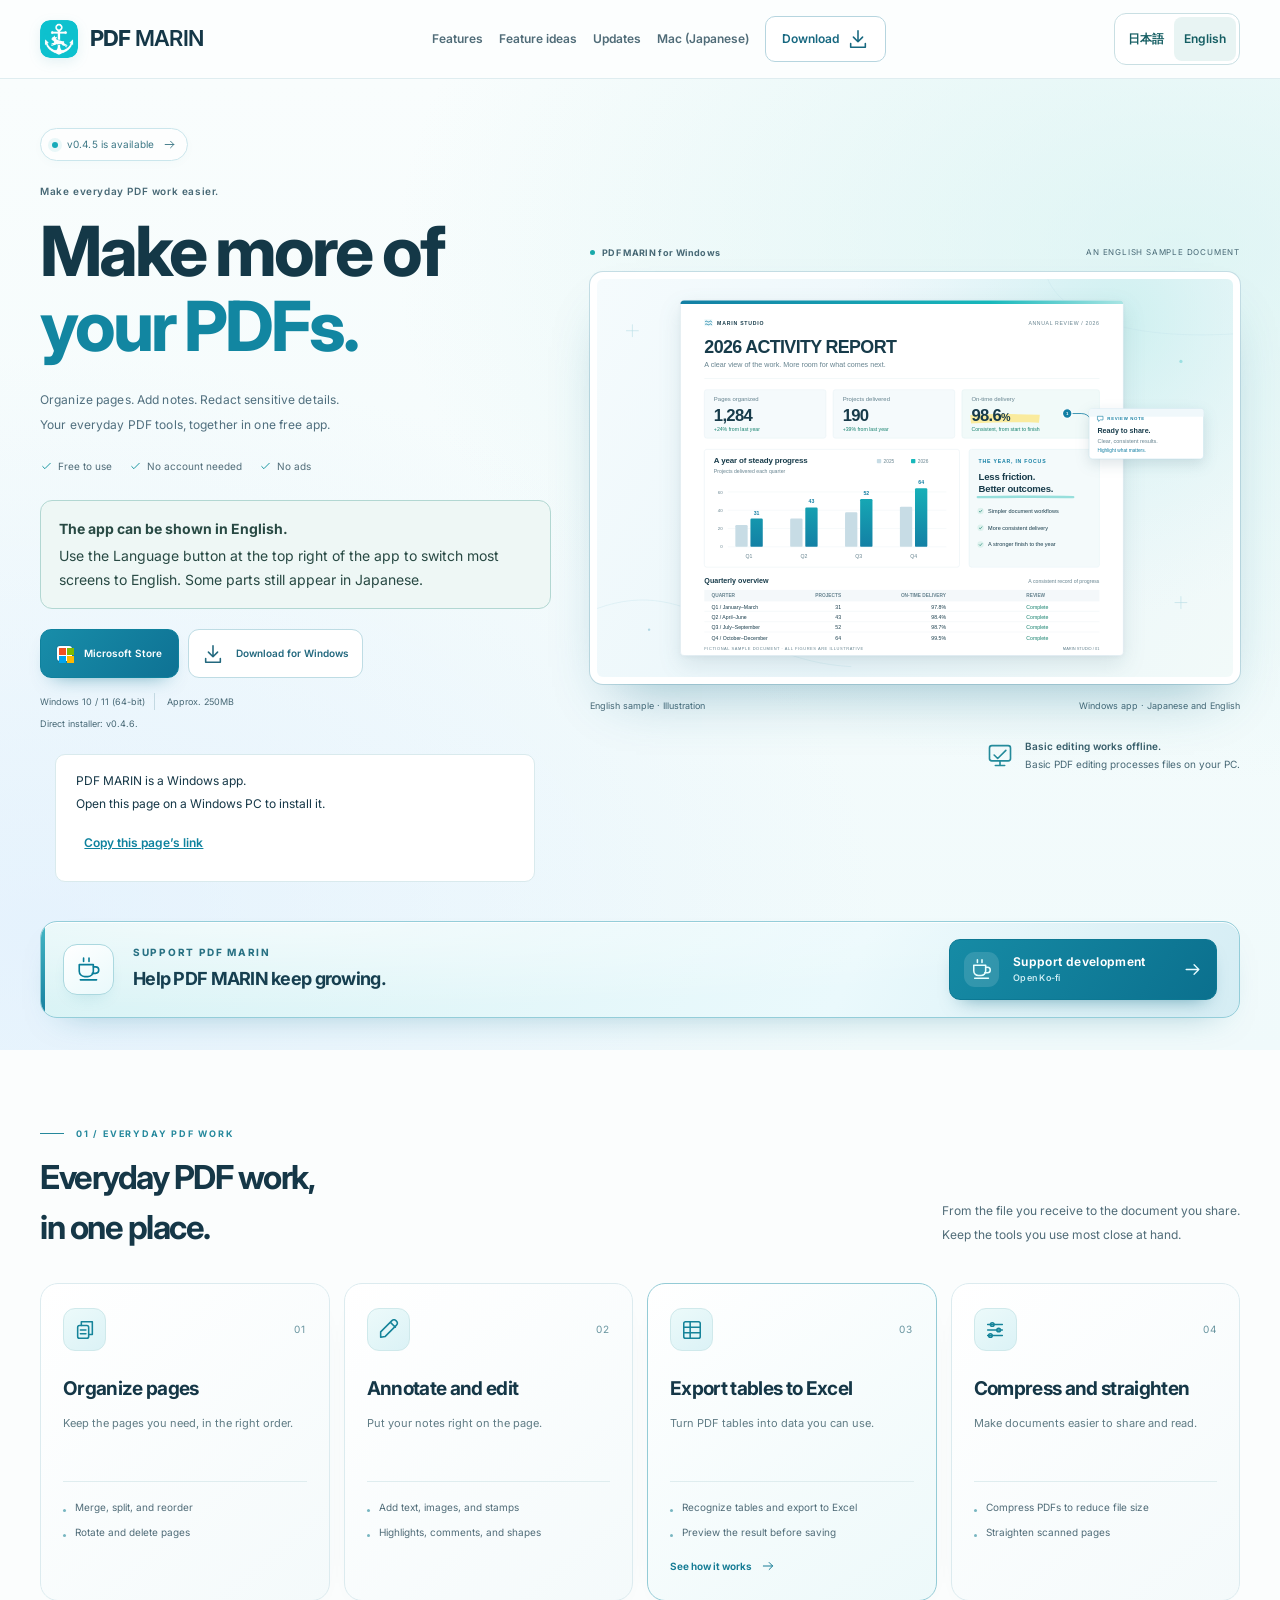
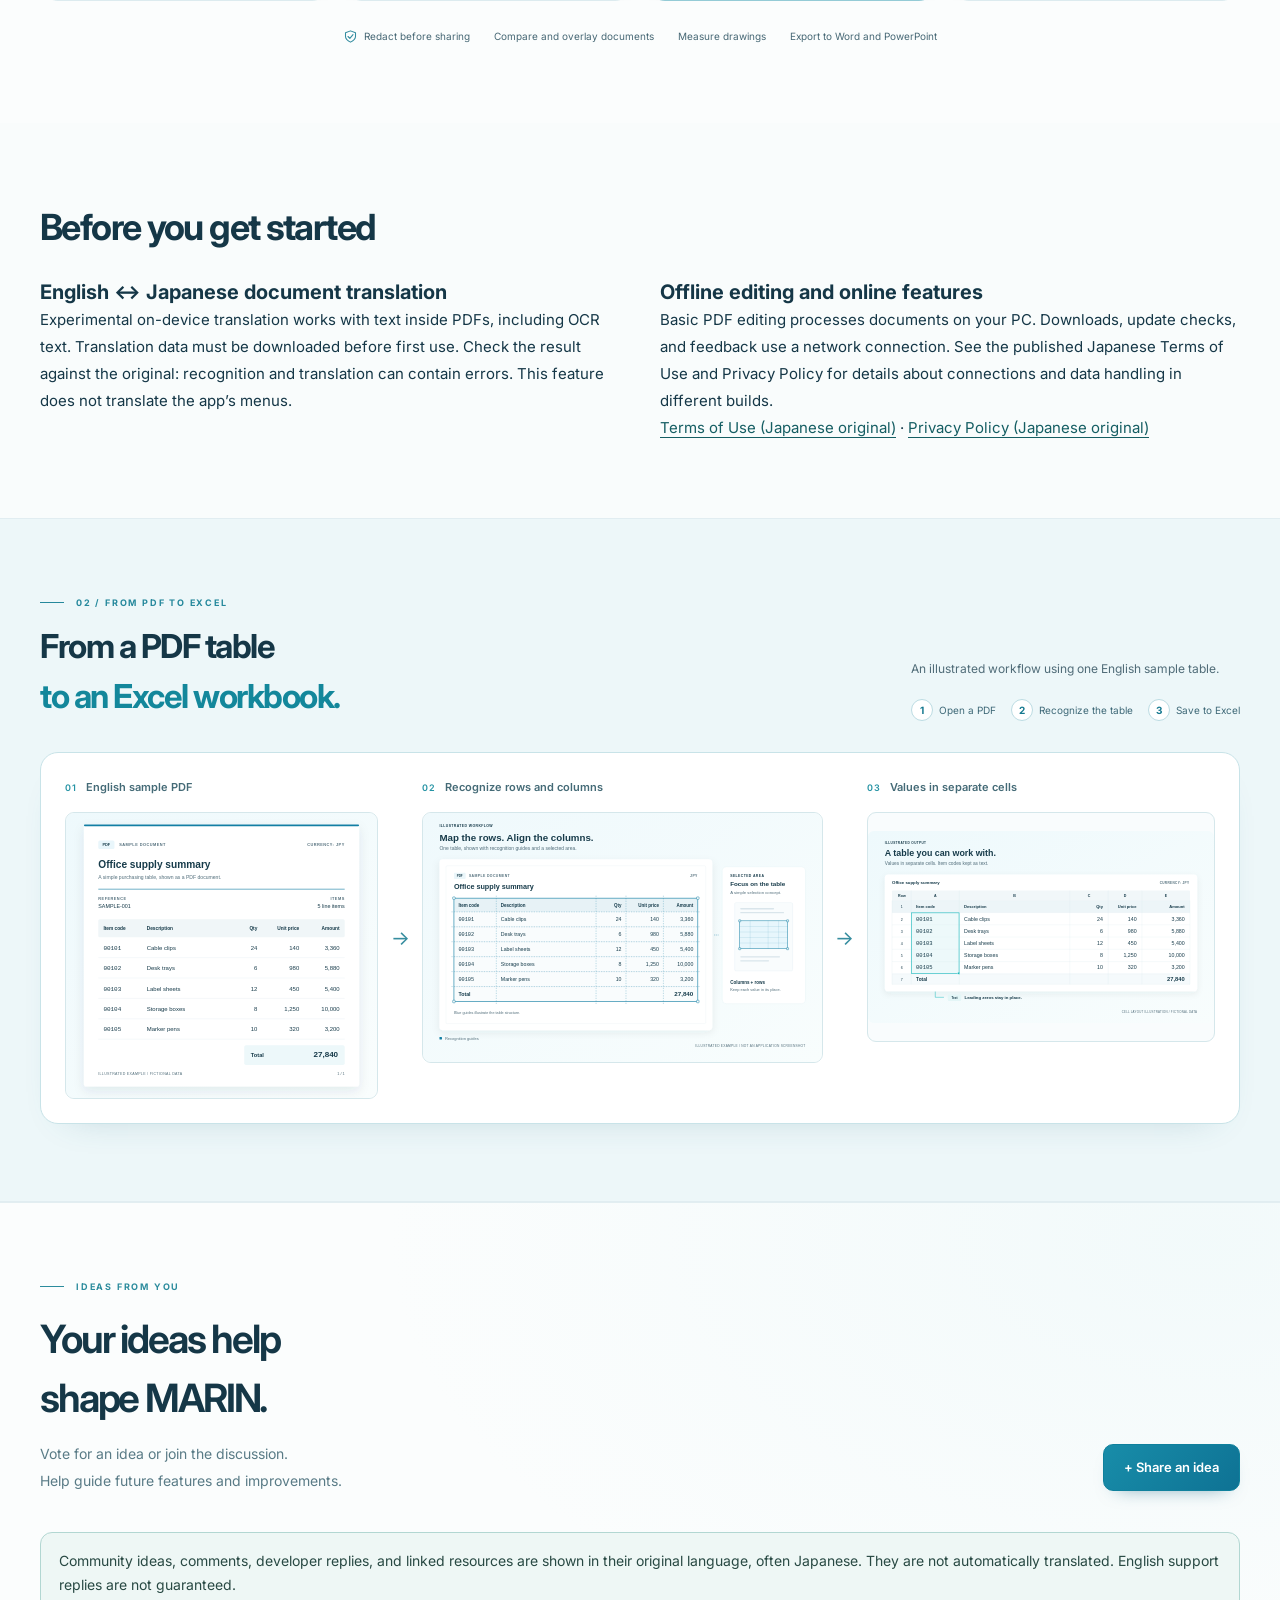
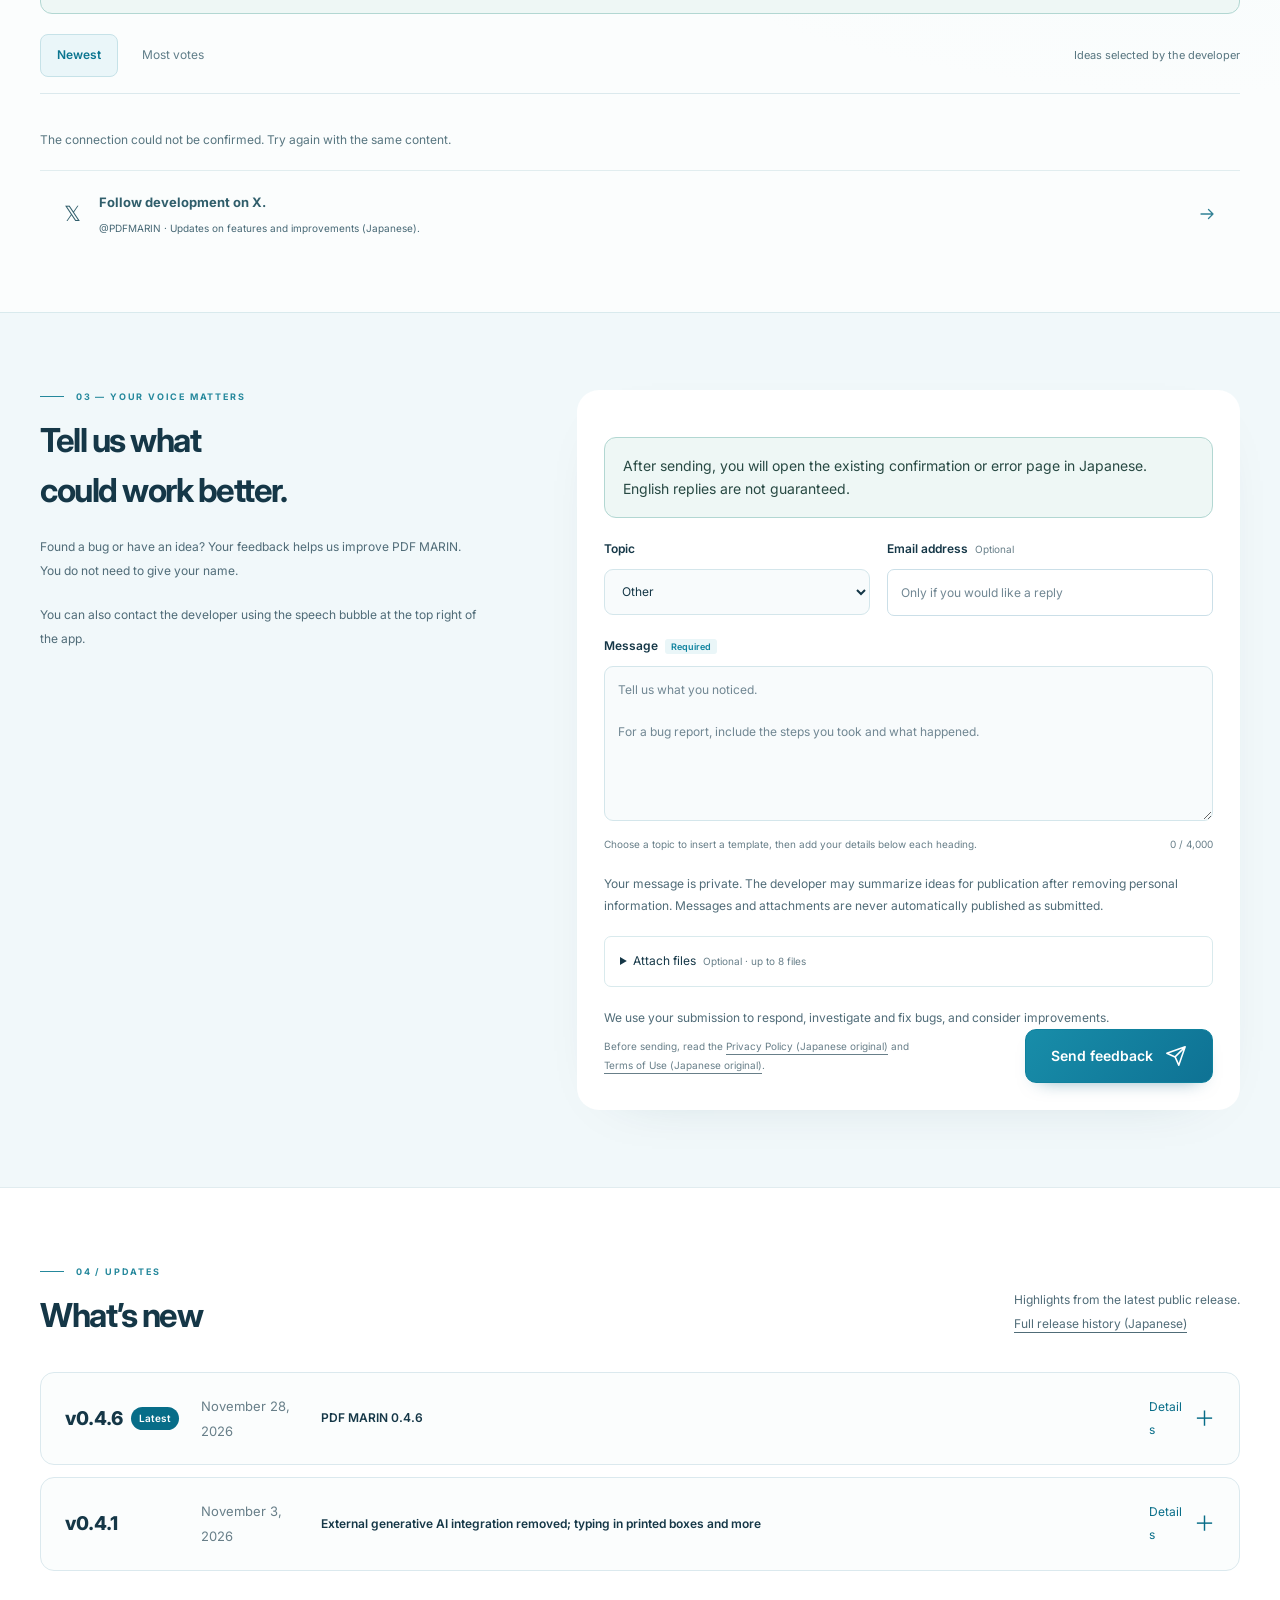
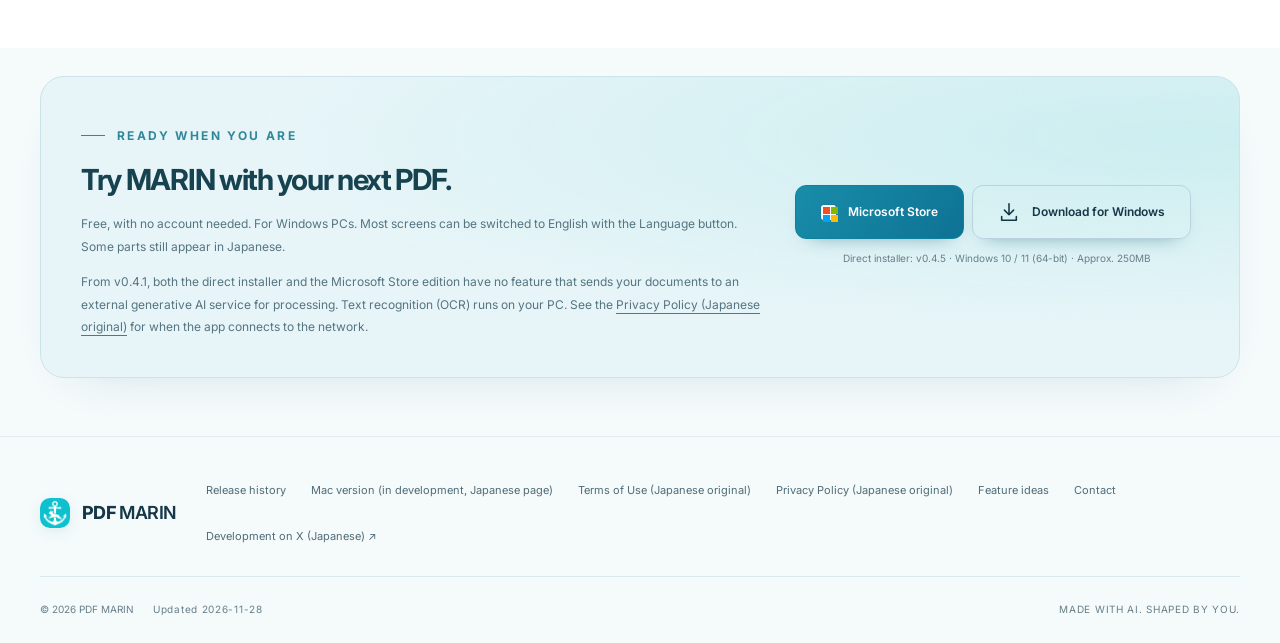
==== commit 84801c6f: "v0.4.6 公開（インストーラー版） Co-Authored-By: Claude Fable 5.1 <noreply@anthropic.com>" ====
--- a/en/index.html
+++ b/en/index.html
@@ -12,7 +12,7 @@
 <link rel="stylesheet" href="../assets/ideas-selected.css?v=20261013-selected01">
 <link rel="stylesheet" href="../assets/poll-x.css?v=20261014-poll01">
 <script type="application/ld+json">{"@context":"https://schema.org","@type":"WebSite","name":"PDF MARIN","alternateName":"PDFマリン","url":"https://pdf-marin.github.io/en/","inLanguage":"en"}</script>
-<script type="application/ld+json">{"@context":"https://schema.org","@type":"SoftwareApplication","name":"PDF MARIN","applicationCategory":"BusinessApplication","operatingSystem":"Windows 10, Windows 11","softwareVersion":"0.4.5","description":"Free Windows PDF editor. Organize pages, annotate, redact, compress, and export PDFs. Basic editing works offline. Most screens can be switched to English.","url":"https://pdf-marin.github.io/en/","downloadUrl":"https://github.com/pdf-marin/pdf-marin.github.io/releases/download/v0.4.5/PDF-MARIN-Setup-0.4.5.exe","installUrl":"https://github.com/pdf-marin/pdf-marin.github.io/releases/download/v0.4.5/PDF-MARIN-Setup-0.4.5.exe","image":"https://pdf-marin.github.io/assets/en/ogp-english.png","inLanguage":["ja","en"],"isAccessibleForFree":true,"offers":{"@type":"Offer","price":"0","priceCurrency":"JPY"},"featureList":["Merge, split, and reorder pages","Annotate PDFs","Redact text and images","Compress PDFs","Straighten scanned pages","Export tables to Excel","Compare and overlay documents","Measure drawings"]}</script>
+<script type="application/ld+json">{"@context":"https://schema.org","@type":"SoftwareApplication","name":"PDF MARIN","applicationCategory":"BusinessApplication","operatingSystem":"Windows 10, Windows 11","softwareVersion":"0.4.6","description":"Free Windows PDF editor. Organize pages, annotate, redact, compress, and export PDFs. Basic editing works offline. Most screens can be switched to English.","url":"https://pdf-marin.github.io/en/","downloadUrl":"https://github.com/pdf-marin/pdf-marin.github.io/releases/download/v0.4.6/PDF-MARIN-Setup-0.4.6.exe","installUrl":"https://github.com/pdf-marin/pdf-marin.github.io/releases/download/v0.4.6/PDF-MARIN-Setup-0.4.6.exe","image":"https://pdf-marin.github.io/assets/en/ogp-english.png","inLanguage":["ja","en"],"isAccessibleForFree":true,"offers":{"@type":"Offer","price":"0","priceCurrency":"JPY"},"featureList":["Merge, split, and reorder pages","Annotate PDFs","Redact text and images","Compress PDFs","Straighten scanned pages","Export tables to Excel","Compare and overlay documents","Measure drawings"]}</script>
 <script defer src="https://cloud.umami.is/script.js" data-website-id="ff3cd968-cb06-4c96-aae5-15c2af2b2469"></script>
 <script defer src="../assets/site-en.js?v=20261126-mobile"></script>
 <script defer src="../assets/release-history.js?v=20261126-motion"></script>
@@ -21,8 +21,8 @@
 <link rel="alternate" hreflang="ja" href="https://pdf-marin.github.io/"><link rel="alternate" hreflang="en" href="https://pdf-marin.github.io/en/"><link rel="alternate" hreflang="x-default" href="https://pdf-marin.github.io/"><meta property="og:locale" content="en_US"><link rel="stylesheet" href="../assets/languages.css">
 <link rel="stylesheet" href="../assets/motion.css?v=20261126-motion">
 <link rel="stylesheet" href="../assets/en-mobile.css?v=20261126-mobile">
-<link rel="stylesheet" href="../assets/en-workflow.css?v=20261126-mobile">
-<script defer src="../assets/en-workflow.js?v=20261126-mobile"></script>
+<link rel="stylesheet" href="../assets/en-workflow.css?v=20261126-ja-mobile">
+<script defer src="../assets/en-workflow.js?v=20261126-ja-mobile"></script>
 </head>
 <body class="support-one refined">
 <svg xmlns="http://www.w3.org/2000/svg" width="0" height="0" style="position:absolute;overflow:hidden" aria-hidden="true"><defs><symbol id="i-arrow" viewBox="0 0 24 24"><path d="M4 12h16m-6-6 6 6-6 6"/></symbol><symbol id="i-down" viewBox="0 0 24 24"><path d="M12 3v12m-5-5 5 5 5-5M4 17v4h16v-4"/></symbol><symbol id="i-check" viewBox="0 0 24 24"><path d="m5 12 4 4L19 6"/></symbol><symbol id="i-shield" viewBox="0 0 24 24"><path d="m12 3 8 3v6c0 5-8 9-8 9s-8-4-8-9V6Z"/><path d="m8 12 3 3 5-6"/></symbol><symbol id="i-offline" viewBox="0 0 24 24"><rect x="3" y="4" width="18" height="13" rx="2"/><path d="M8 21h8m-4-4v4m-5-9 3 3 7-7"/></symbol><symbol id="i-user" viewBox="0 0 24 24"><circle cx="12" cy="7" r="4"/><path d="M4 21v-3a8 8 0 0 1 16 0v3m-3-8 2 2 4-4"/></symbol><symbol id="i-spark" viewBox="0 0 24 24"><path d="m12 3 2.5 6.5L21 12l-6.5 2.5L12 21l-2.5-6.5L3 12l6.5-2.5Z"/></symbol><symbol id="i-pages" viewBox="0 0 24 24"><rect x="4" y="7" width="12" height="14" rx="2"/><path d="M8 7V3h12v14h-4m-9-5h6m-6 4h6"/></symbol><symbol id="i-edit" viewBox="0 0 24 24"><path d="m15 4 5 5M4 20l5-1L21 7a3.5 3.5 0 0 0-5-5L4 14Zm8 6h9"/></symbol><symbol id="i-redact" viewBox="0 0 24 24"><path d="M4 5h16M4 9h11"/><rect x="3" y="13" width="18" height="7" rx="1"/><path d="m6 16 1 1m4-1 1 1m4-1 1 1"/></symbol><symbol id="i-convert" viewBox="0 0 24 24"><path d="M3 9V6h16m-4-4 4 4-4 4M21 15v3H5m4-4-4 4 4 4"/></symbol><symbol id="i-ruler" viewBox="0 0 24 24"><path d="m3 16 13-13 5 5L8 21Z"/><path d="m7 12 2 2m2-6 2 2m2-6 2 2"/></symbol><symbol id="i-zoom" viewBox="0 0 24 24"><path d="M9 3H3v6m12-6h6v6M3 15v6h6m12-6v6h-6"/></symbol><symbol id="i-play" viewBox="0 0 24 24"><path d="m9 5 11 7-11 7Z"/></symbol><symbol id="i-upload" viewBox="0 0 24 24"><path d="M12 16V3m-5 5 5-5 5 5M4 17v4h16v-4"/></symbol><symbol id="i-info" viewBox="0 0 24 24"><circle cx="12" cy="12" r="9"/><path d="M12 11v6m0-10v.1"/></symbol><symbol id="i-heart" viewBox="0 0 24 24"><path d="M20.8 4.6a5.5 5.5 0 0 0-7.8 0L12 5.7l-1-1.1a5.5 5.5 0 0 0-7.8 7.8L12 21l8.8-8.6a5.5 5.5 0 0 0 0-7.8Z"/></symbol><symbol id="i-coffee" viewBox="0 0 24 24"><path d="M3 8h13v6a5 5 0 0 1-5 5H8a5 5 0 0 1-5-5Z"/><path d="M16 10h2a3 3 0 0 1 0 6h-3M4 22h15M7 5V2m5 3V2"/></symbol><symbol id="i-send" viewBox="0 0 24 24"><path d="m22 2-7 20-4-9-9-4Zm0 0L11 13"/></symbol><symbol id="i-close" viewBox="0 0 24 24"><path d="m6 6 12 12M6 18 18 6"/></symbol><symbol id="i-menu" viewBox="0 0 24 24"><path d="M4 6h16M4 12h16M4 18h16"/></symbol><symbol id="i-window" viewBox="0 0 24 24"><rect x="3" y="3" width="18" height="18" rx="2"/><path d="M3 8h18m-8 0v13"/></symbol><symbol id="i-folder" viewBox="0 0 24 24"><path d="M3 7V4h6l3 3h9v13H3Z"/></symbol><symbol id="i-globe" viewBox="0 0 24 24"><circle cx="12" cy="12" r="9"/><ellipse cx="12" cy="12" rx="4" ry="9"/><path d="M3 12h18"/></symbol><symbol id="i-store" viewBox="0 0 24 24"><path d="M5 8h14l1 13H4Z"/><path d="M9 8V6a3 3 0 0 1 6 0v2"/><path d="M8 13h3v3H8zm5 0h3v3h-3z"/></symbol><symbol id="i-table" viewBox="0 0 24 24"><rect x="3" y="3" width="18" height="18" rx="2"/><path d="M3 9h18M3 15h18M10 3v18"/></symbol><symbol id="i-tune" viewBox="0 0 24 24"><path d="M4 6h16M4 12h16M4 18h16"/><circle cx="9" cy="6" r="2"/><circle cx="16" cy="12" r="2"/><circle cx="7" cy="18" r="2"/></symbol></defs></svg>
@@ -35,13 +35,13 @@
 <main id="main">
 <section class="refined-hero" aria-labelledby="hero-title"><div class="wrap">
 <div class="hero-split"><div class="hero-copy">
-<a class="release-pill" href="#updates"><span class="status-dot"></span><span><span data-version>v0.4.5</span> is available</span><svg class="icon" aria-hidden="true"><use href="#i-arrow"/></svg></a>
+<a class="release-pill" href="#updates"><span class="status-dot"></span><span><span data-version>v0.4.6</span> is available</span><svg class="icon" aria-hidden="true"><use href="#i-arrow"/></svg></a>
 <p class="product-label">Make everyday PDF work easier.</p>
 <h1 id="hero-title">Make more of<br><span>your PDFs.</span></h1>
 <p class="hero-lead">Organize pages. Add notes. Redact sensitive details. <br>Your everyday PDF tools, together in one free app.</p>
 <ul class="hero-assurance"><li><svg class="icon" aria-hidden="true"><use href="#i-check"/></svg>Free to use</li><li><svg class="icon" aria-hidden="true"><use href="#i-check"/></svg>No account needed</li><li><svg class="icon" aria-hidden="true"><use href="#i-check"/></svg>No ads</li></ul>
-<aside class="language-notice" aria-label="App language"><strong>The app can be shown in English.</strong> Use the Language button at the top right of the app to switch most screens to English. Some parts still appear in Japanese.</aside><div class="hero-actions"><a data-store-link data-umami-event="store-open" class="btn store-primary" href="https://apps.microsoft.com/detail/9PM25X8RGJFT" target="_blank" rel="noopener noreferrer"><span class="microsoft-mark" aria-hidden="true"><i></i><i></i><i></i><i></i></span><span>Microsoft Store</span></a><a data-download data-web-download data-umami-event="installer-download" data-umami-event-version="0.4.5" class="btn direct-download" href="https://github.com/pdf-marin/pdf-marin.github.io/releases/download/v0.4.5/PDF-MARIN-Setup-0.4.5.exe"><svg class="icon" aria-hidden="true"><use href="#i-down"/></svg><span>Download for Windows</span></a></div>
-<div class="hero-meta"><span>Windows 10 / 11 (64-bit)</span><span data-size>About 250 MB</span></div><p class="hero-version">Direct installer: v0.4.5. Microsoft Store edition: v0.4.5.</p>
+<aside class="language-notice" aria-label="App language"><strong>The app can be shown in English.</strong> Use the Language button at the top right of the app to switch most screens to English. Some parts still appear in Japanese.</aside><div class="hero-actions"><a data-store-link data-umami-event="store-open" class="btn store-primary" href="https://apps.microsoft.com/detail/9PM25X8RGJFT" target="_blank" rel="noopener noreferrer"><span class="microsoft-mark" aria-hidden="true"><i></i><i></i><i></i><i></i></span><span>Microsoft Store</span></a><a data-download data-web-download data-umami-event="installer-download" data-umami-event-version="0.4.6" class="btn direct-download" href="https://github.com/pdf-marin/pdf-marin.github.io/releases/download/v0.4.6/PDF-MARIN-Setup-0.4.6.exe"><svg class="icon" aria-hidden="true"><use href="#i-down"/></svg><span>Download for Windows</span></a></div>
+<div class="hero-meta"><span>Windows 10 / 11 (64-bit)</span><span data-size>About 250 MB</span></div><p class="hero-version">Direct installer: v0.4.6.</p>
 <div class="pcnote" id="pcnote" hidden><p>PDF MARIN is a Windows app.<br>Open this page on a Windows PC to install it.</p><button id="copylink" type="button">Copy this page’s link</button><p id="copydone" role="status" hidden>Link copied.</p></div>
 </div>
 <div class="product-showcase"><div class="showcase-topline"><span><i></i>PDF MARIN for Windows</span><span>AN ENGLISH SAMPLE DOCUMENT</span></div><div class="product-frame"><a href="../assets/en/hero-english.svg" target="_blank" rel="noopener" aria-label="Enlarge the English sample report illustration"><img class="product-shot" src="../assets/en/hero-english.svg" alt="An illustrated English activity report with charts, a highlighted figure and a review note. Fictional sample, not an app screenshot." width="1600" height="1000" fetchpriority="high"></a></div><div class="showcase-bottom"><span>English sample · Illustration</span><span>Windows app · Japanese and English</span></div><div class="showcase-note"><svg class="icon" aria-hidden="true"><use href="#i-offline"/></svg><span><strong>Basic editing works offline.</strong><br>Basic PDF editing processes files on your PC.</span></div></div>
@@ -79,9 +79,9 @@
 <!-- UPDATES:BEGIN -->
 <section class="section updates" id="updates" aria-labelledby="updates-title"><div class="wrap">
 <div class="section-head"><div><p class="eyebrow">04 / UPDATES</p><h2 id="updates-title">What’s new</h2></div><p class="section-desc">Highlights from the latest public release.<br><a href="../#updates" hreflang="ja">Full release history (Japanese)</a></p></div>
-<div class="release-list"><details class="release-entry" id="release-0.4.5">
-<summary><span class="release-version">v0.4.5<span class="release-badge">Latest</span></span><time datetime="2026-11-23">November 23, 2026</time><span class="release-title">PDF MARIN 0.4.5</span><span class="release-toggle">Details<span aria-hidden="true">＋</span></span></summary>
-<div class="release-notes"><p>The top-left [Menu] now opens a full-window screen, and settings open inside it. The My Annotations dock is now My Dock and also holds tools and commands, and presentation mode has a vertical toolbar on the right with an [× End] button that always stays visible. New: radius/diameter, chain dimensions and coordinates for measuring, Duplicate and spread, sticky notes that show past the page edge, folder compression, and a default fit mode for printing. Memory use was greatly reduced, the nine art themes were removed to make the app lighter, and many windows and bugs were fixed. If you use 0.4.3 or earlier, please choose [Update now] when the update notice appears.</p><p>Direct installer: v0.4.5, about 250 MB. The Microsoft Store edition is also v0.4.5.</p><a class="release-source" href="https://github.com/pdf-marin/pdf-marin.github.io/releases/tag/v0.4.5" target="_blank" rel="noopener noreferrer">View this release on GitHub <span aria-hidden="true">↗</span></a></div></details>
+<div class="release-list"><details class="release-entry" id="release-0.4.6">
+<summary><span class="release-version">v0.4.6<span class="release-badge">Latest</span></span><time datetime="2026-11-28">November 28, 2026</time><span class="release-title">PDF MARIN 0.4.6</span><span class="release-toggle">Details<span aria-hidden="true">＋</span></span></summary>
+<div class="release-notes"><p>Tools now has Automation: it reads the text in a set area of a PDF or checks its size, and saves a renamed copy to another folder (the original is never changed). My Dock can float over the PDF, and the page thumbnails on the left now show annotations. New: dimension line defaults, an easier-to-see second point when measuring, [Finish outline] for areas, choosing tabs to close, and switching documents with the mouse wheel over tabs. Settings and the Menu were regrouped by purpose, saving over a file no longer moves desktop icons, and many bugs such as grayscale printing were fixed. If you use 0.4.3 or earlier, please choose [Update now] when the update notice appears.</p><p>Direct installer: v0.4.6, about 250 MB.</p><a class="release-source" href="https://github.com/pdf-marin/pdf-marin.github.io/releases/tag/v0.4.6" target="_blank" rel="noopener noreferrer">View this release on GitHub <span aria-hidden="true">↗</span></a></div></details>
 <details class="release-entry" id="release-0.4.1">
 <summary><span class="release-version">v0.4.1</span><time datetime="2026-11-03">November 3, 2026</time><span class="release-title">External generative AI integration removed; typing in printed boxes and more</span><span class="release-toggle">Details<span aria-hidden="true">＋</span></span></summary>
 <div class="release-notes"><p>The installer edition no longer includes external generative AI integration, and you can now type text into boxes printed on forms.</p><ul>
@@ -97,7 +97,7 @@
 </div></section>
 <!-- UPDATES:END -->
 
-<section class="download-section" id="download"><div class="wrap"><div class="download-panel"><div><p class="eyebrow">READY WHEN YOU ARE</p><h2>Try MARIN with your next PDF.</h2><p>Free, with no account needed. For Windows PCs. Most screens can be switched to English with the Language button. Some parts still appear in Japanese.</p><p>From v0.4.1, both the direct installer and the Microsoft Store edition have no feature that sends your documents to an external generative AI service for processing. Text recognition (OCR) runs on your PC. See the <a href="../privacy.html" hreflang="ja">Privacy Policy (Japanese original)</a> for when the app connects to the network.</p></div><div class="download-actions"><a data-store-link data-umami-event="store-open" class="btn store-primary" href="https://apps.microsoft.com/detail/9PM25X8RGJFT" target="_blank" rel="noopener noreferrer"><span class="microsoft-mark" aria-hidden="true"><i></i><i></i><i></i><i></i></span>Microsoft Store</a><a data-download data-web-download data-umami-event="installer-download" data-umami-event-version="0.4.5" class="btn secondary" href="https://github.com/pdf-marin/pdf-marin.github.io/releases/download/v0.4.5/PDF-MARIN-Setup-0.4.5.exe"><svg class="icon" aria-hidden="true"><use href="#i-down"/></svg>Download for Windows</a><small>Direct installer: <span data-version>v0.4.5</span> · Windows 10 / 11 (64-bit) · <span data-size>About 250 MB</span></small></div></div></div></section>
+<section class="download-section" id="download"><div class="wrap"><div class="download-panel"><div><p class="eyebrow">READY WHEN YOU ARE</p><h2>Try MARIN with your next PDF.</h2><p>Free, with no account needed. For Windows PCs. Most screens can be switched to English with the Language button. Some parts still appear in Japanese.</p><p>From v0.4.1, both the direct installer and the Microsoft Store edition have no feature that sends your documents to an external generative AI service for processing. Text recognition (OCR) runs on your PC. See the <a href="../privacy.html" hreflang="ja">Privacy Policy (Japanese original)</a> for when the app connects to the network.</p></div><div class="download-actions"><a data-store-link data-umami-event="store-open" class="btn store-primary" href="https://apps.microsoft.com/detail/9PM25X8RGJFT" target="_blank" rel="noopener noreferrer"><span class="microsoft-mark" aria-hidden="true"><i></i><i></i><i></i><i></i></span>Microsoft Store</a><a data-download data-web-download data-umami-event="installer-download" data-umami-event-version="0.4.6" class="btn secondary" href="https://github.com/pdf-marin/pdf-marin.github.io/releases/download/v0.4.6/PDF-MARIN-Setup-0.4.6.exe"><svg class="icon" aria-hidden="true"><use href="#i-down"/></svg>Download for Windows</a><small>Direct installer: <span data-version>v0.4.6</span> · Windows 10 / 11 (64-bit) · <span data-size>About 250 MB</span></small></div></div></div></section>
 </main>
-<footer class="site-footer"><div class="wrap"><div class="footer-main"><a class="brand" href="./" aria-label="PDF MARIN home"><img src="../assets/icon-128-lossless.webp" width="36" height="36" alt=""><span>PDF <span>MARIN</span></span></a><nav class="footer-links" aria-label="Footer navigation"><a href="#updates">Release history</a><a href="../mac.html" hreflang="ja">Mac version (in development, Japanese page)</a><a href="../terms.html" hreflang="ja">Terms of Use (Japanese original)</a><a href="../privacy.html" hreflang="ja">Privacy Policy (Japanese original)</a><a href="#public-ideas">Feature ideas</a><a href="#report">Contact</a><a href="https://x.com/PDFMARIN" target="_blank" rel="noopener noreferrer">Development on X (Japanese) ↗</a></nav></div><div class="footer-bottom"><span>© 2026 PDF MARIN <span style="margin-left:16px">Updated <time id="siteupdated" datetime="2026-11-23">2026-11-23</time></span></span><span>MADE WITH AI. SHAPED BY YOU.</span></div></div></footer>
+<footer class="site-footer"><div class="wrap"><div class="footer-main"><a class="brand" href="./" aria-label="PDF MARIN home"><img src="../assets/icon-128-lossless.webp" width="36" height="36" alt=""><span>PDF <span>MARIN</span></span></a><nav class="footer-links" aria-label="Footer navigation"><a href="#updates">Release history</a><a href="../mac.html" hreflang="ja">Mac version (in development, Japanese page)</a><a href="../terms.html" hreflang="ja">Terms of Use (Japanese original)</a><a href="../privacy.html" hreflang="ja">Privacy Policy (Japanese original)</a><a href="#public-ideas">Feature ideas</a><a href="#report">Contact</a><a href="https://x.com/PDFMARIN" target="_blank" rel="noopener noreferrer">Development on X (Japanese) ↗</a></nav></div><div class="footer-bottom"><span>© 2026 PDF MARIN <span style="margin-left:16px">Updated <time id="siteupdated" datetime="2026-11-28">2026-11-28</time></span></span><span>MADE WITH AI. SHAPED BY YOU.</span></div></div></footer>
 </body></html>
--- a/assets/en-workflow.css
+++ b/assets/en-workflow.css
@@ -1,9 +1,9 @@
 /* Mobile-only enhancement. Without JavaScript the original three figures remain. */
 @media (max-width: 760px) {
-  html[lang="en"] #excel-demo.excel-workflow-ready .section-head {
+  #excel-demo.excel-workflow-ready .section-head {
     display: block;
   }
-  html[lang="en"] #excel-demo.excel-workflow-ready .excel-steps {
+  #excel-demo.excel-workflow-ready .excel-steps {
     display: grid;
     grid-template-columns: repeat(3, minmax(0, 1fr));
     align-items: stretch;
@@ -12,13 +12,13 @@
     padding: 0;
     list-style: none;
   }
-  html[lang="en"] #excel-demo.excel-workflow-ready .excel-steps > li {
+  #excel-demo.excel-workflow-ready .excel-steps > li {
     display: flex;
     min-width: 0;
     margin: 0;
     padding: 0;
   }
-  html[lang="en"] #excel-demo .excel-workflow-tab {
+  #excel-demo .excel-workflow-tab {
     display: flex;
     flex: 1;
     flex-direction: column;
@@ -34,13 +34,13 @@
     border-radius: 10px;
     background: #fff;
     color: #375f6e;
-    font: 600 12px/1.5 Inter, system-ui, sans-serif;
+    font: 600 12px/1.5 Inter, "Noto Sans JP", "Yu Gothic UI", Meiryo, system-ui, sans-serif;
     text-align: center;
     overflow-wrap: anywhere;
     cursor: pointer;
     touch-action: manipulation;
   }
-  html[lang="en"] #excel-demo .excel-workflow-tab > b {
+  #excel-demo .excel-workflow-tab > b {
     display: grid;
     place-items: center;
     flex: 0 0 24px;
@@ -52,45 +52,45 @@
     color: #287b90;
     font-size: 12px;
   }
-  html[lang="en"] #excel-demo .excel-workflow-tab[aria-selected="true"] {
+  #excel-demo .excel-workflow-tab[aria-selected="true"] {
     border-color: #147b94;
     background: #e9f6f8;
     color: #125c71;
     box-shadow: inset 0 -3px #147b94;
   }
-  html[lang="en"] #excel-demo .excel-workflow-tab[aria-selected="true"] > b {
+  #excel-demo .excel-workflow-tab[aria-selected="true"] > b {
     background: #147b94;
     color: #fff;
   }
-  html[lang="en"] #excel-demo .excel-workflow-tab:focus-visible {
+  #excel-demo .excel-workflow-tab:focus-visible {
     outline: 3px solid #147b94;
     outline-offset: 3px;
   }
-  html[lang="en"] #excel-demo .excel-workflow-hint {
+  #excel-demo .excel-workflow-hint {
     margin: 12px 0 0;
     color: #4d6e79;
     font-size: 12px;
     line-height: 1.8;
   }
-  html[lang="en"] #excel-demo.excel-workflow-ready .excel-evidence {
+  #excel-demo.excel-workflow-ready .excel-evidence {
     min-width: 0;
   }
-  html[lang="en"] #excel-demo.excel-workflow-ready .excel-images {
+  #excel-demo.excel-workflow-ready .excel-images {
     display: grid;
     grid-template-columns: minmax(0, 1fr);
     gap: 0;
   }
-  html[lang="en"] #excel-demo.excel-workflow-ready .excel-arrow,
-  html[lang="en"] #excel-demo.excel-workflow-ready .excel-images > figure[hidden] {
+  #excel-demo.excel-workflow-ready .excel-arrow,
+  #excel-demo.excel-workflow-ready .excel-images > figure[hidden] {
     display: none !important;
   }
-  html[lang="en"] #excel-demo.excel-workflow-ready .excel-images > figure {
+  #excel-demo.excel-workflow-ready .excel-images > figure {
     min-width: 0;
     margin: 0;
   }
   /* Reserve the same caption and image space for every choice. The portrait PDF
      is the tallest original (1040 x 950); wider examples are contained, not cut. */
-  html[lang="en"] #excel-demo.excel-workflow-ready figcaption {
+  #excel-demo.excel-workflow-ready figcaption {
     display: flex;
     align-items: center;
     gap: 7px;
@@ -101,12 +101,13 @@
     font-size: 12px;
     line-height: 1.5;
   }
-  html[lang="en"] #excel-demo.excel-workflow-ready figcaption > span {
+  #excel-demo.excel-workflow-ready figcaption > span {
     flex-shrink: 0;
     margin: 0;
     font-size: 11px;
   }
-  html[lang="en"] #excel-demo.excel-workflow-ready .excel-images figure > a {
+  #excel-demo.excel-workflow-ready .excel-images figure > a {
+    position: relative;
     display: flex;
     align-items: center;
     justify-content: center;
@@ -117,7 +118,9 @@
     padding: 0;
     background: #f8fcfd;
   }
-  html[lang="en"] #excel-demo.excel-workflow-ready .excel-images img {
+  #excel-demo.excel-workflow-ready .excel-images img {
+    position: absolute;
+    inset: 0;
     display: block;
     width: 100%;
     height: 100%;
@@ -127,24 +130,24 @@
     border: 0;
     border-radius: 0;
   }
-  html[lang="en"] #excel-demo.excel-workflow-ready .excel-images > figure:focus-visible {
+  #excel-demo.excel-workflow-ready .excel-images > figure:focus-visible {
     outline: 3px solid #147b94;
     outline-offset: 4px;
     border-radius: 9px;
   }
 }
 @media (max-width: 760px) and (hover: hover) and (pointer: fine) {
-  html[lang="en"] #excel-demo .excel-workflow-tab:hover {
+  #excel-demo .excel-workflow-tab:hover {
     border-color: #147b94;
   }
 }
 @media (max-width: 760px) and (prefers-reduced-motion: no-preference) {
-  html[lang="en"] #excel-demo .excel-workflow-tab {
+  #excel-demo .excel-workflow-tab {
     transition: background-color 120ms, border-color 120ms;
   }
 }
 @media (forced-colors: active) {
-  html[lang="en"] #excel-demo .excel-workflow-tab[aria-selected="true"] {
+  #excel-demo .excel-workflow-tab[aria-selected="true"] {
     border-color: Highlight;
     outline: 2px solid Highlight;
     outline-offset: -4px;
